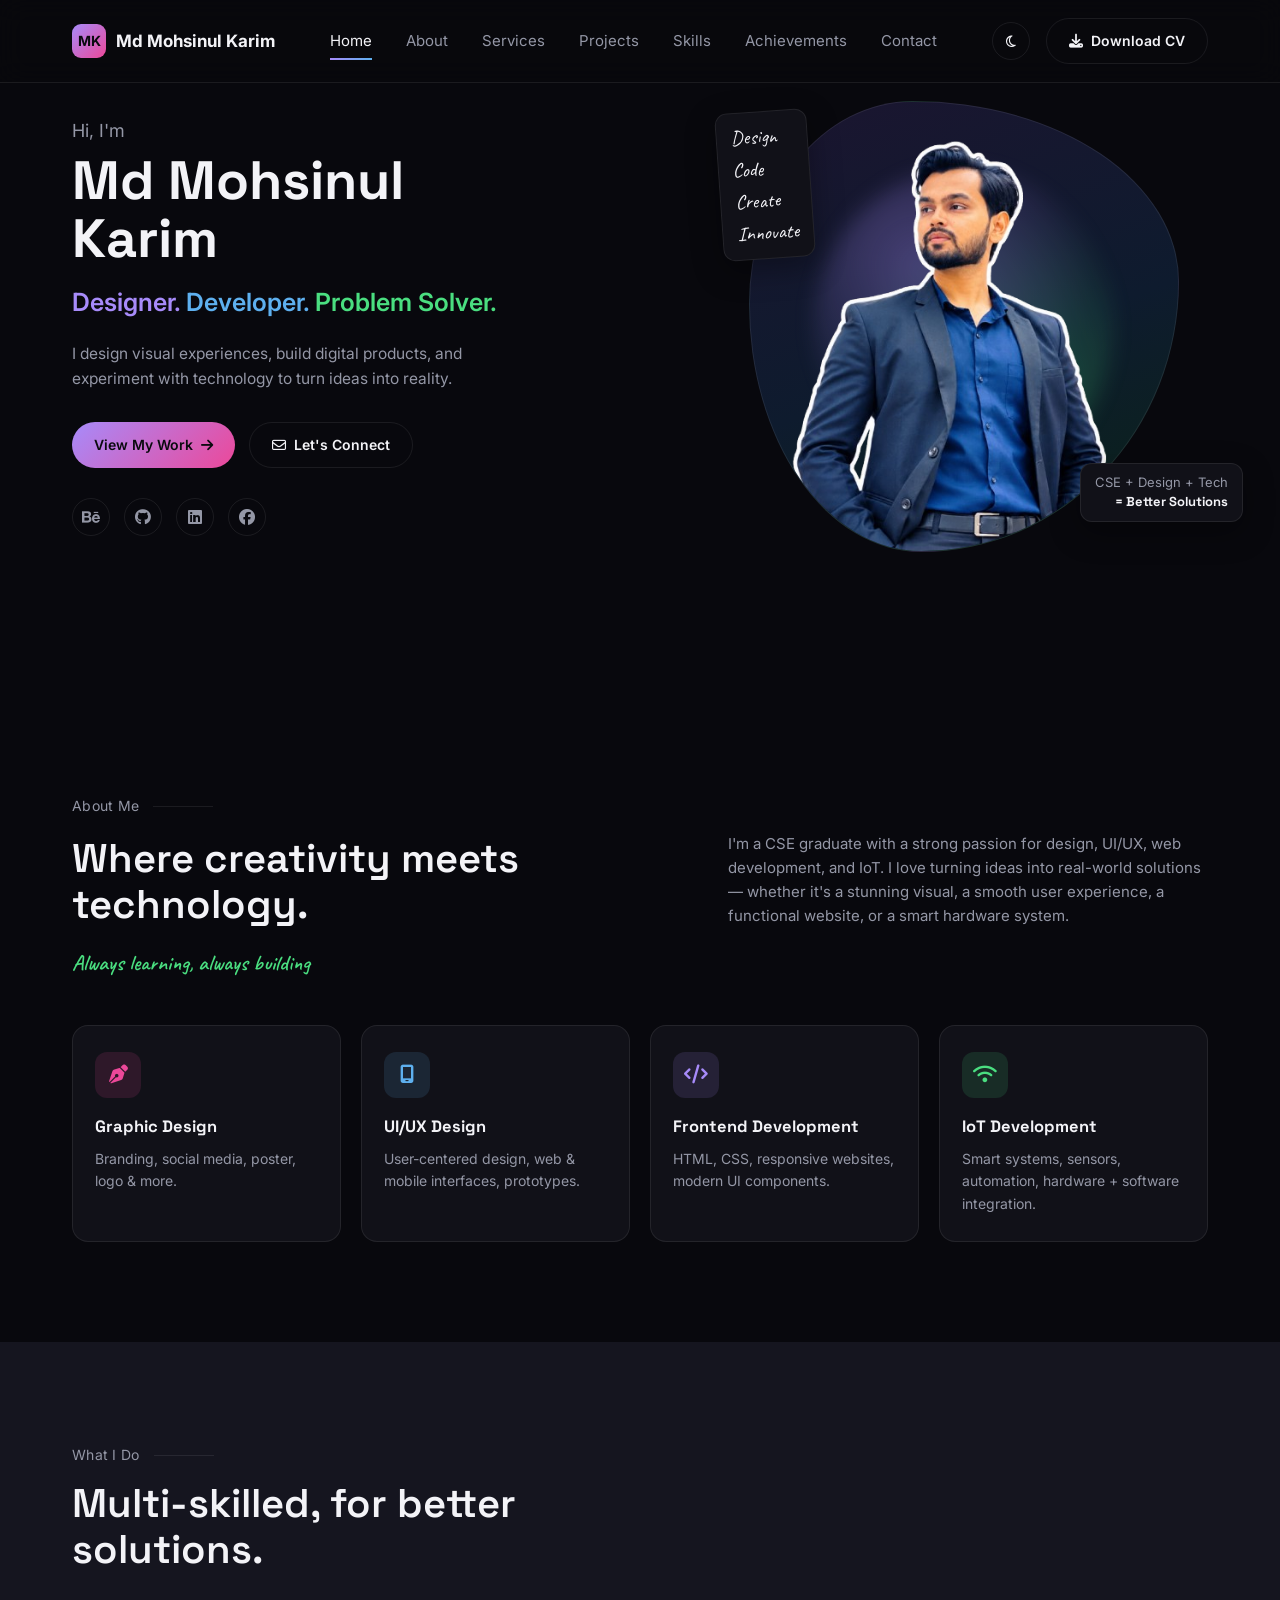
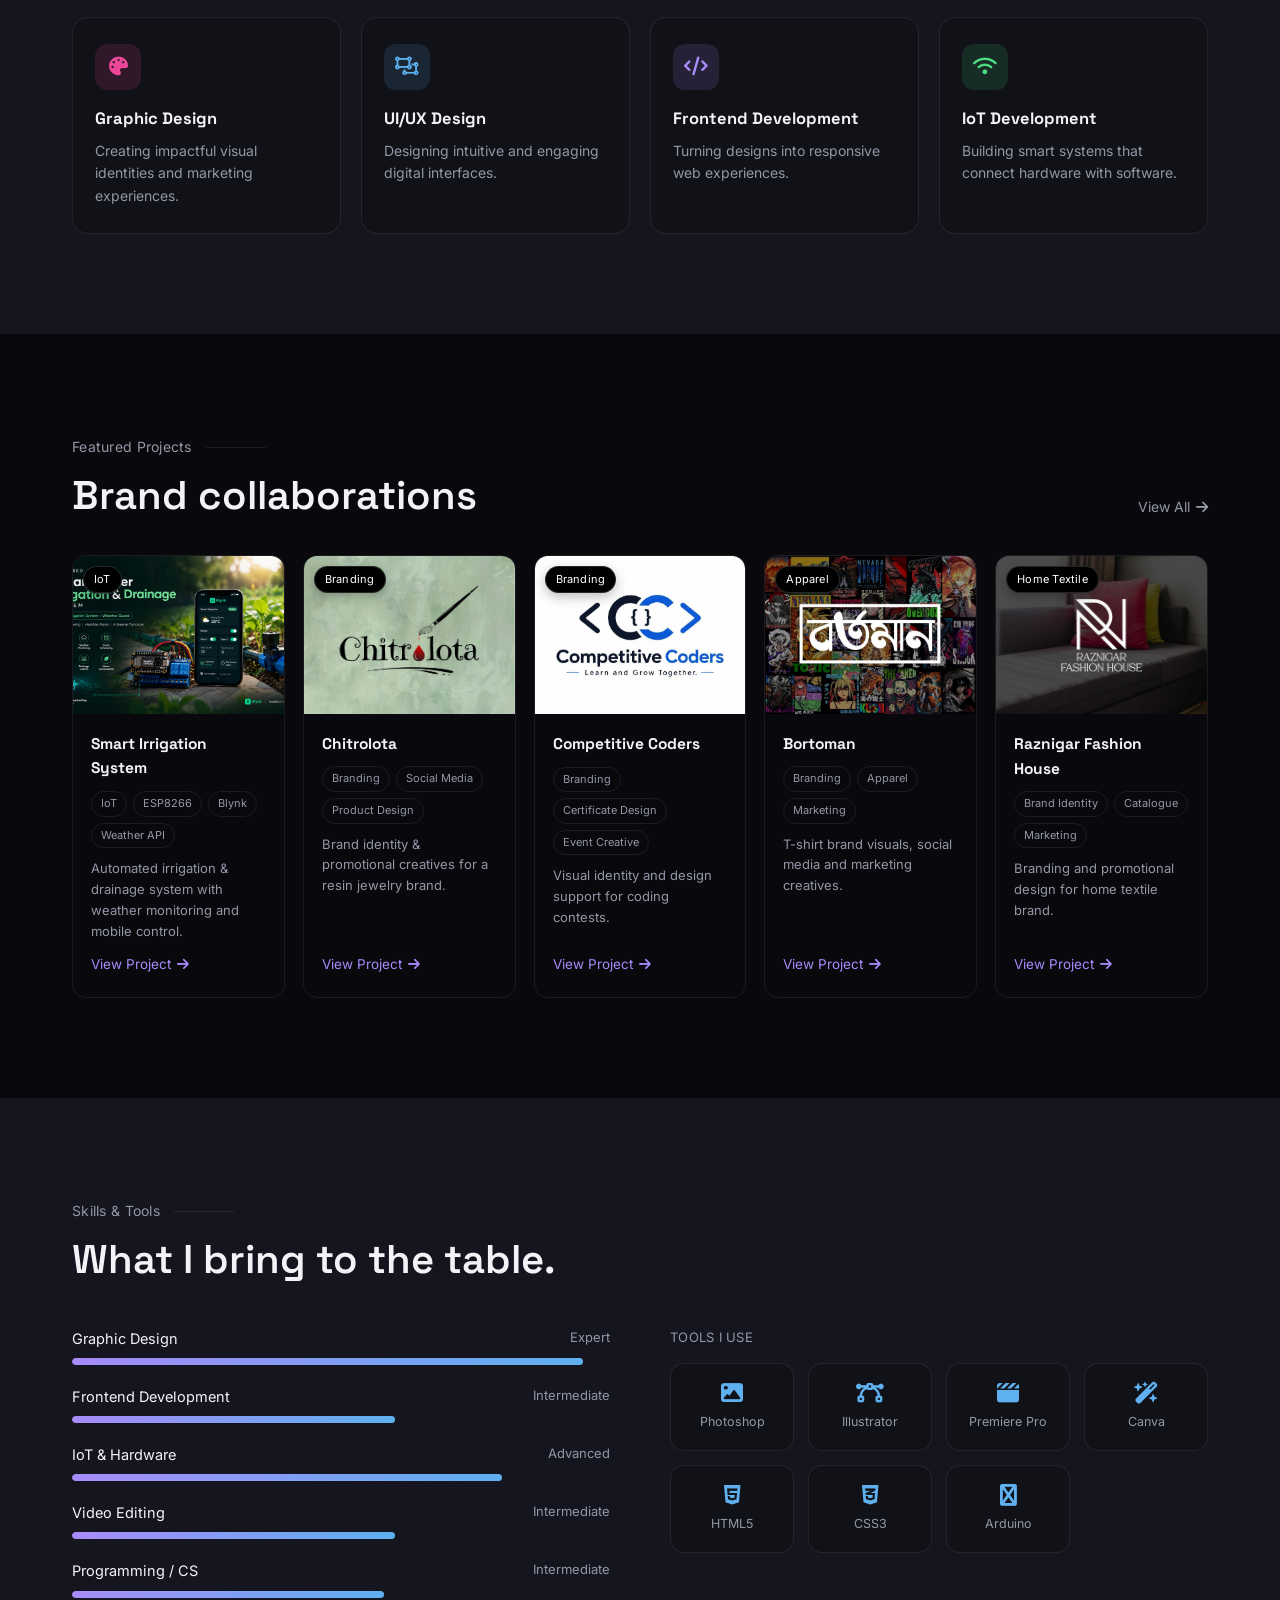
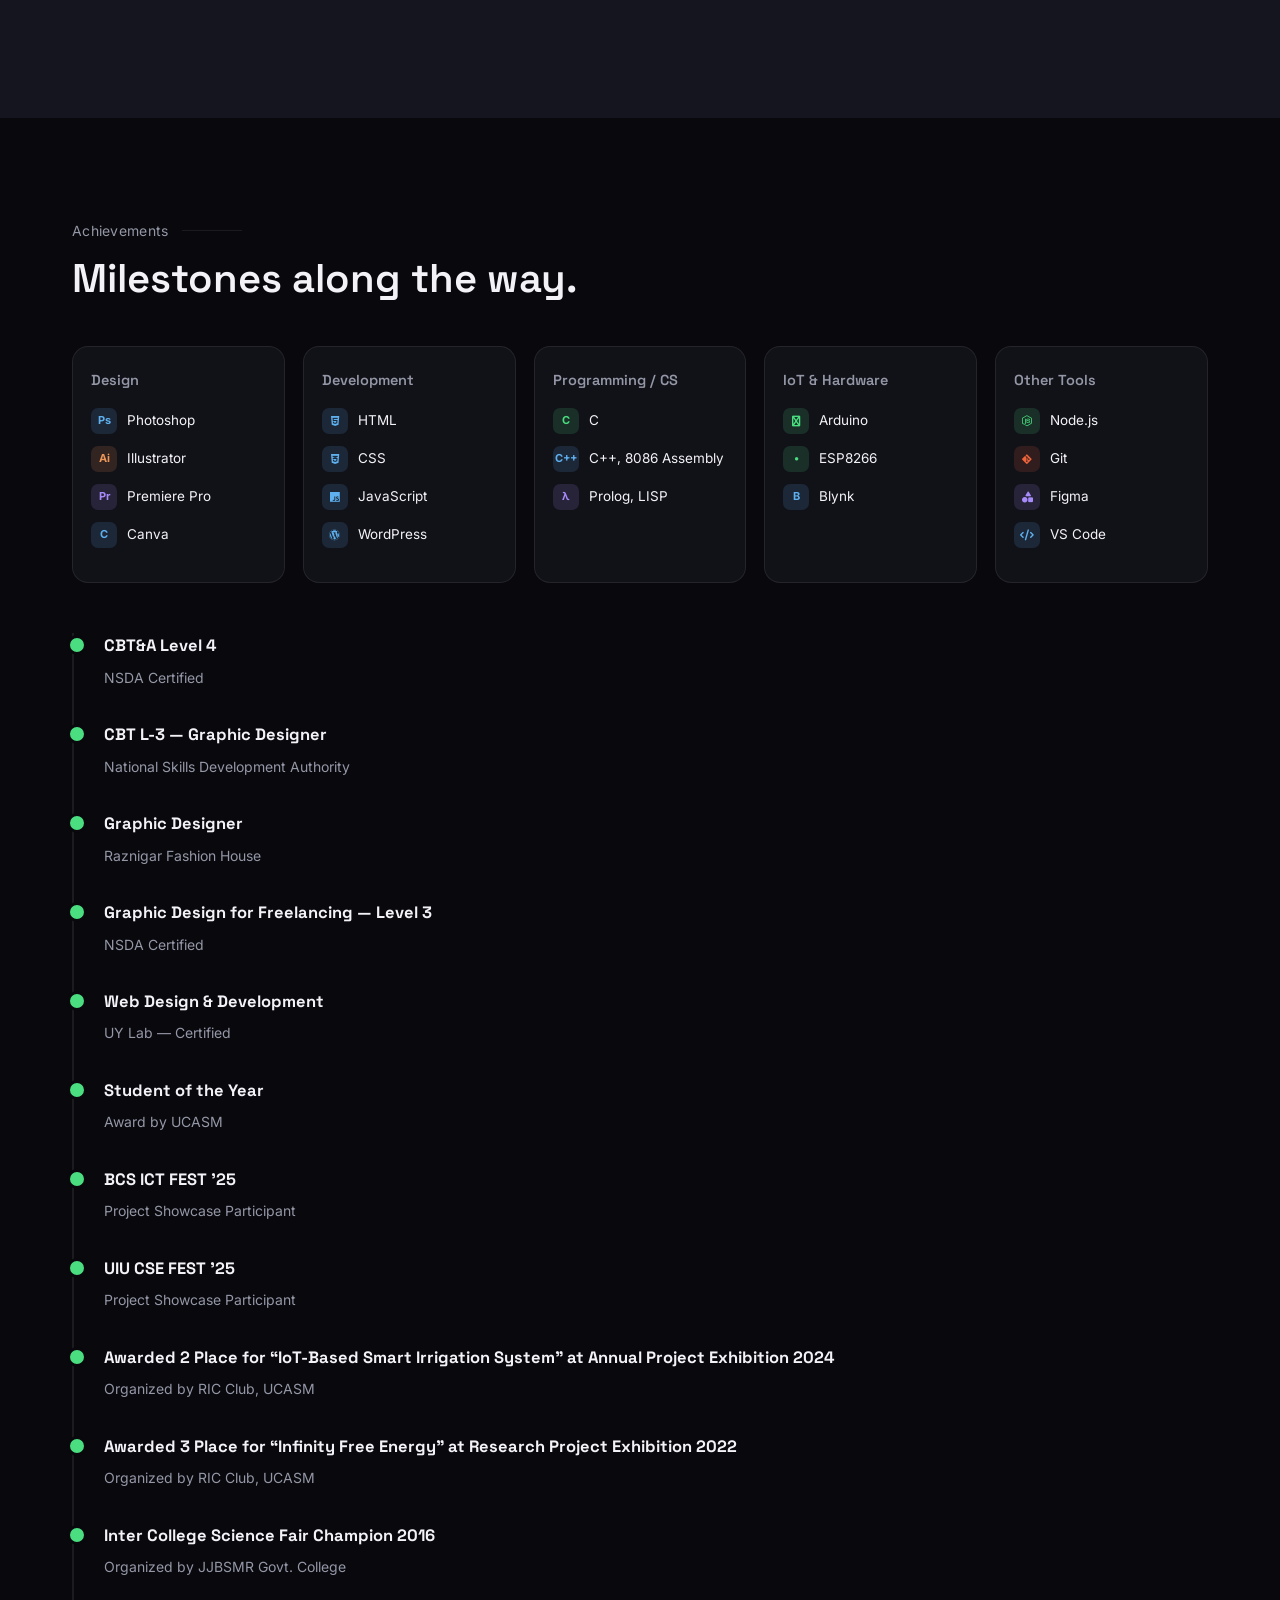
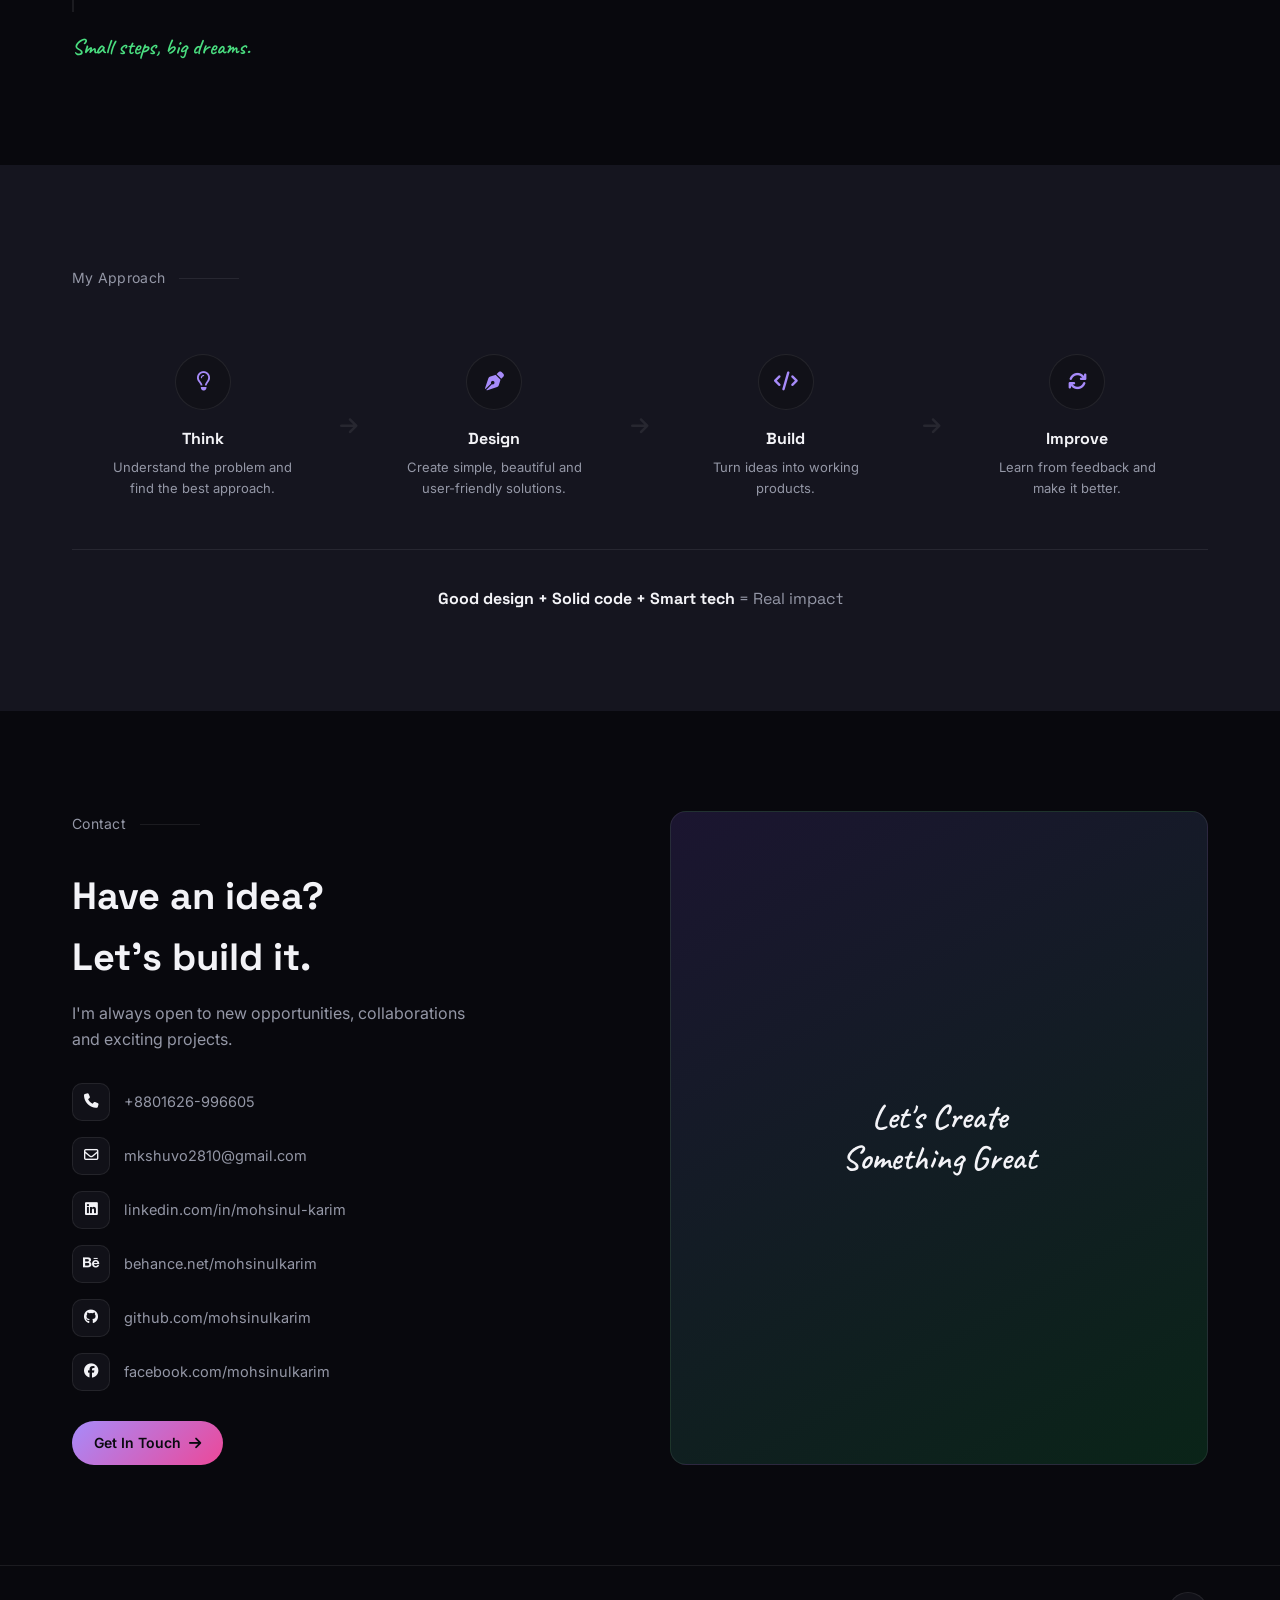
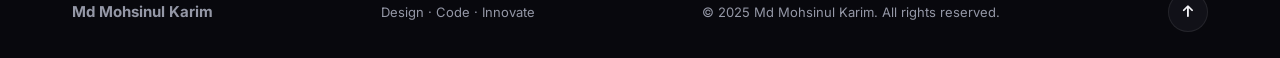
==== index.html @ de96866a "Update 1" ====
<!DOCTYPE html>
<html lang="en">
<head>
<meta charset="UTF-8">
<meta name="viewport" content="width=device-width, initial-scale=1.0">
<title>Md Mohsinul Karim — Designer. Developer. Problem Solver.</title>
<meta name="description" content="Md Mohsinul Karim is a CSE student, graphic designer, and aspiring software developer specializing in graphic design, branding, frontend development, and IoT projects.">

<meta name="author" content="Md Mohsinul Karim">

<meta name="keywords" content="Md Mohsinul Karim, graphic designer, CSE student, frontend developer, web developer, IoT, branding, portfolio">

<meta name="robots" content="index, follow">

<!-- Open Graph / Social Preview -->
<meta property="og:title" content="Md Mohsinul Karim — Designer. Developer. Problem Solver.">
<meta property="og:description" content="Explore the portfolio, creative work, web development projects, branding, and IoT projects of Md Mohsinul Karim.">
<meta property="og:type" content="website">

<!-- Twitter / X Preview -->
<meta name="twitter:card" content="summary_large_image">
<meta name="twitter:title" content="Md Mohsinul Karim — Designer. Developer. Problem Solver.">
<meta name="twitter:description" content="Graphic designer, CSE student, frontend developer, and IoT enthusiast. Explore my work and projects.">
<link rel="preconnect" href="https://fonts.googleapis.com">
<link href="https://fonts.googleapis.com/css2?family=Space+Grotesk:wght@400;500;600;700&family=Inter:wght@400;500;600&family=Caveat:wght@600;700&display=swap" rel="stylesheet">
<link rel="stylesheet" href="https://cdnjs.cloudflare.com/ajax/libs/font-awesome/6.5.1/css/all.min.css">
<link rel="stylesheet" href="style.css">
</head>
<body>

<div class="scrim" id="scrim"></div>
<div class="mobile-drawer" id="drawer">
  <button class="close-drawer" id="closeDrawer"><i class="fa-solid fa-xmark"></i></button>
  <a href="#home" class="active">Home</a>
  <a href="#about">About</a>
  <a href="#services">Services</a>
  <a href="#projects">Projects</a>
  <a href="#skills">Skills</a>
  <a href="#achievements">Achievements</a>
  <a href="#contact">Contact</a>
  <div class="drawer-socials">
    <a href="https://www.github.com/MdMohsinulKarim" target="_blank" aria-label="GitHub"><i class="fa-brands fa-github"></i></a>
    <a href="https://www.behance.net/mdmohsinulkarim" target="_blank" aria-label="Behance"><i class="fa-brands fa-behance"></i></a>
    <a href="https://www.linkedin.com/in/md-mohsinul-karim-d04m02/" target="_blank" aria-label="LinkedIn"><i class="fa-brands fa-linkedin"></i></a>
    <a href="https://www.facebook.com/mdmohsinul.karim.99" target="_blank" aria-label="Facebook"><i class="fa-brands fa-facebook"></i></a>
  </div>
</div>

<header>
  <nav>
    <a href="#home" class="logo"><span class="mark">MK</span> Md Mohsinul Karim</a>
    <ul class="nav-links">
      <li><a href="#home" class="active">Home</a></li>
      <li><a href="#about">About</a></li>
      <li><a href="#services">Services</a></li>
      <li><a href="#projects">Projects</a></li>
      <li><a href="#skills">Skills</a></li>
      <li><a href="#achievements">Achievements</a></li>
      <li><a href="#contact">Contact</a></li>
    </ul>
    <div class="nav-actions">
      <button class="icon-btn" id="themeToggle" aria-label="Toggle theme"><i class="fa-regular fa-moon"></i></button>
      <a href="CV.pdf" class="btn btn-outline" download><i class="fa-solid fa-download"></i> Download CV</a>
      <button class="hamburger" id="openDrawer" aria-label="Open menu"><i class="fa-solid fa-bars"></i></button>
    </div>
  </nav>
</header>

<!-- HERO -->
<section class="hero" id="home">
  <div class="wrap">
    <div>
      <p class="hi">Hi, I'm</p>
      <h1>Md Mohsinul<br>Karim</h1>
      <p class="role"><span>Designer.</span> <span>Developer.</span> <span>Problem Solver.</span></p>
      <p class="desc">I design visual experiences, build digital products, and experiment with technology to turn ideas into reality.</p>
      <div class="hero-btns">
        <a href="#projects" class="btn btn-grad">View My Work <i class="fa-solid fa-arrow-right"></i></a>
        <a href="#contact" class="btn btn-outline"><i class="fa-regular fa-envelope"></i> Let's Connect</a>
      </div>
      <div class="socials">
        <a href="https://www.behance.net/mdmohsinulkarim" aria-label="Behance"><i class="fa-brands fa-behance"></i></a>
        <a href="https://github.com/MdMohsinulKarim" aria-label="GitHub"><i class="fa-brands fa-github"></i></a>
        <a href="https://www.linkedin.com/in/md-mohsinul-karim-d04m02/" aria-label="LinkedIn"><i class="fa-brands fa-linkedin"></i></a>
        <a href="https://www.facebook.com/mdmohsinul.karim.99" aria-label="Facebook"><i class="fa-brands fa-facebook"></i></a>
      </div>
    </div>
    <div class="hero-visual">
      <div class="blob">
        <img src="assets/profile.png" alt="Md Mohsinul Karim">
      </div>
      <div class="float-tag t1">Design<br>Code<br>Create<br>Innovate</div>
      <div class="float-tag t2">CSE + Design + Tech<br><b>= Better Solutions</b></div>
    </div>
  </div>
</section>

<!-- ABOUT -->
<section id="about">
  <div class="wrap">
    <p class="eyebrow-num">About Me</p>
    <div class="about-top">
      <h2 class="section-title">Where creativity meets technology.</h2>
      <p>I'm a CSE graduate with a strong passion for design, UI/UX, web development, and IoT. I love turning ideas into real-world solutions — whether it's a stunning visual, a smooth user experience, a functional website, or a smart hardware system.</p>
    </div>
    <p class="hand hand-note">Always learning, always building</p>
    <div class="grid-4">
      <div class="card"><div class="ico c1"><i class="fa-solid fa-pen-nib"></i></div><h4>Graphic Design</h4><p>Branding, social media, poster, logo & more.</p></div>
      <div class="card"><div class="ico c2"><i class="fa-solid fa-mobile-screen"></i></div><h4>UI/UX Design</h4><p>User-centered design, web & mobile interfaces, prototypes.</p></div>
      <div class="card"><div class="ico c3"><i class="fa-solid fa-code"></i></div><h4>Frontend Development</h4><p>HTML, CSS, responsive websites, modern UI components.</p></div>
      <div class="card"><div class="ico c4"><i class="fa-solid fa-wifi"></i></div><h4>IoT Development</h4><p>Smart systems, sensors, automation, hardware + software integration.</p></div>
    </div>
  </div>
</section>

<!-- WHAT I DO -->
<section id="services" style="background:var(--panel-2);">
  <div class="wrap">
    <p class="eyebrow-num">What I Do</p>
    <h2 class="section-title">Multi-skilled, for better solutions.</h2>
    <div class="grid-4">
      <div class="card"><div class="ico c1"><i class="fa-solid fa-palette"></i></div><h4>Graphic Design</h4><p>Creating impactful visual identities and marketing experiences.</p></div>
      <div class="card"><div class="ico c2"><i class="fa-regular fa-object-ungroup"></i></div><h4>UI/UX Design</h4><p>Designing intuitive and engaging digital interfaces.</p></div>
      <div class="card"><div class="ico c3"><i class="fa-solid fa-code"></i></div><h4>Frontend Development</h4><p>Turning designs into responsive web experiences.</p></div>
      <div class="card"><div class="ico c4"><i class="fa-solid fa-wifi"></i></div><h4>IoT Development</h4><p>Building smart systems that connect hardware with software.</p></div>
    </div>
  </div>
</section>

<!-- PROJECTS -->
<section id="projects">
  <div class="wrap">
    <div class="sec-head-row">
      <div>
        <p class="eyebrow-num">Featured Projects</p>
        <h2 class="section-title">Brand collaborations</h2>
      </div>
      <a href="project.html" class="view-all">View All <i class="fa-solid fa-arrow-right"></i></a>
    </div>
    <div class="filters">
      <button class="filter-btn active" data-filter="all">All</button>
      <button class="filter-btn" data-filter="design">Design</button>
      <button class="filter-btn" data-filter="development">Development</button>
      <button class="filter-btn" data-filter="iot">IoT</button>
    </div>
    <div class="projects-grid">
      <div class="proj-card" data-cat="iot">
        <div class="proj-thumb p1"><span class="badge">IoT</span><img src="assets/projects/irrigation.jpg" alt="Smart Irrigation System"></div>
        <div class="proj-body">
          <h4>Smart Irrigation System</h4>
          <div class="tag-row"><span class="tag">IoT</span><span class="tag">ESP8266</span><span class="tag">Blynk</span><span class="tag">Weather API</span></div>
          <p>Automated irrigation & drainage system with weather monitoring and mobile control.</p>
          <a href="#" class="proj-link" target="_blank" rel="noopener noreferrer">View Project <i class="fa-solid fa-arrow-right"></i></a>
        </div>
      </div>
      <div class="proj-card" data-cat="design">
        <div class="proj-thumb p2"><span class="badge">Branding</span><img src="assets/projects/chitrolota.jpg" alt="Chitrolota"></div>
        <div class="proj-body">
          <h4>Chitrolota</h4>
          <div class="tag-row"><span class="tag">Branding</span><span class="tag">Social Media</span><span class="tag">Product Design</span></div>
          <p>Brand identity & promotional creatives for a resin jewelry brand.</p>
          <a href="https://www.behance.net/gallery/242230427/Chitrolota" class="proj-link" target="_blank" rel="noopener noreferrer">View Project <i class="fa-solid fa-arrow-right"></i></a>
        </div>
      </div>
      <div class="proj-card" data-cat="design">
        <div class="proj-thumb p3"><span class="badge">Branding</span><img src="assets/projects/competitive-coders.jpg" alt="Competitive Coders"></div>
        <div class="proj-body">
          <h4>Competitive Coders</h4>
          <div class="tag-row"><span class="tag">Branding</span><span class="tag">Certificate Design</span><span class="tag">Event Creative</span></div>
          <p>Visual identity and design support for coding contests.</p>
          <a href="#" class="proj-link" target="_blank" rel="noopener noreferrer">View Project <i class="fa-solid fa-arrow-right"></i></a>
        </div>
      </div>
      <div class="proj-card" data-cat="design">
        <div class="proj-thumb p4"><span class="badge">Apparel</span><img src="assets/projects/bortoman.jpg" alt="Bortoman"></div>
        <div class="proj-body">
          <h4>Bortoman</h4>
          <div class="tag-row"><span class="tag">Branding</span><span class="tag">Apparel</span><span class="tag">Marketing</span></div>
          <p>T-shirt brand visuals, social media and marketing creatives.</p>
          <a href="https://www.behance.net/gallery/241055859/Bortoman" class="proj-link" target="_blank" rel="noopener noreferrer">View Project <i class="fa-solid fa-arrow-right"></i></a>
        </div>
      </div>
      <div class="proj-card" data-cat="design">
        <div class="proj-thumb p5"><span class="badge">Home Textile</span><img src="assets/projects/raznigar.jpg" alt="Raznigar Fashion House"></div>
        <div class="proj-body">
          <h4>Raznigar Fashion House</h4>
          <div class="tag-row"><span class="tag">Brand Identity</span><span class="tag">Catalogue</span><span class="tag">Marketing</span></div>
          <p>Branding and promotional design for home textile brand.</p>
          <a href="https://www.behance.net/gallery/241000633/Raznigar-Fashion-House" class="proj-link" target="_blank" rel="noopener noreferrer">View Project <i class="fa-solid fa-arrow-right"></i></a>
        </div>
      </div>
    </div>
  </div>
</section>

<!-- SKILLS -->
<section id="skills" style="background:var(--panel-2);">
  <div class="wrap">
    <p class="eyebrow-num">Skills & Tools</p>
    <h2 class="section-title">What I bring to the table.</h2>
    <div class="skills-wrap">
      <div>
        <div class="skill-row"><div class="top"><span>Graphic Design</span><span class="lvl">Expert</span></div><div class="bar"><span style="width:95%"></span></div></div>
        <div class="skill-row"><div class="top"><span>Frontend Development</span><span class="lvl">Intermediate</span></div><div class="bar"><span style="width:60%"></span></div></div>
        <div class="skill-row"><div class="top"><span>IoT & Hardware</span><span class="lvl">Advanced</span></div><div class="bar"><span style="width:80%"></span></div></div>
        <div class="skill-row"><div class="top"><span>Video Editing</span><span class="lvl">Intermediate</span></div><div class="bar"><span style="width:60%"></span></div></div>
        <div class="skill-row"><div class="top"><span>Programming / CS</span><span class="lvl">Intermediate</span></div><div class="bar"><span style="width:58%"></span></div></div>
      </div>
      <div>
        <p class="tools-label">TOOLS I USE</p>
        <div class="tools-grid">
          <div class="tool"><i class="fa-solid fa-image"></i><span>Photoshop</span></div>
          <div class="tool"><i class="fa-solid fa-bezier-curve"></i><span>Illustrator</span></div>
          <div class="tool"><i class="fa-solid fa-clapperboard"></i><span>Premiere Pro</span></div>
          <div class="tool"><i class="fa-solid fa-wand-magic-sparkles"></i><span>Canva</span></div>
          <div class="tool"><i class="fa-brands fa-html5"></i><span>HTML5</span></div>
          <div class="tool"><i class="fa-brands fa-css3-alt"></i><span>CSS3</span></div>
          <div class="tool"><i class="fa-brands fa-microchip"></i><span>Arduino</span></div>
        </div>
      </div>
    </div>
  </div>
</section>

<!-- ACHIEVEMENTS -->
<section id="achievements">
  <div class="wrap">
    <p class="eyebrow-num">Achievements</p>
    <h2 class="section-title">Milestones along the way.</h2>
    <div class="ach-grid">
      <div class="ach-card">
        <h4>Design</h4>
        <div class="ach-item"><span class="sq" style="background:rgba(94,176,239,.15);color:#5eb0ef;">Ps</span> Photoshop</div>
        <div class="ach-item"><span class="sq" style="background:rgba(237,150,88,.15);color:#ed9658;">Ai</span> Illustrator</div>
        <div class="ach-item"><span class="sq" style="background:rgba(167,139,250,.15);color:#a78bfa;">Pr</span> Premiere Pro</div>
        <div class="ach-item"><span class="sq" style="background:rgba(94,176,239,.15);color:#5eb0ef;">C</span> Canva</div>
      </div>
      <div class="ach-card">
        <h4>Development</h4>
        <div class="ach-item"><span class="sq" style="background:rgba(94,176,239,.15);color:#5eb0ef;"><i class="fa-brands fa-html5"></i></span> HTML</div>
        <div class="ach-item"><span class="sq" style="background:rgba(94,176,239,.15);color:#5eb0ef;"><i class="fa-brands fa-css3-alt"></i></span> CSS</div>
        <div class="ach-item"><span class="sq" style="background:rgba(94,176,239,.15);color:#5eb0ef;"><i class="fa-brands fa-js"></i></span> JavaScript</div>
        <div class="ach-item"><span class="sq" style="background:rgba(94,176,239,.15);color:#5eb0ef;"><i class="fa-brands fa-wordpress"></i></span> WordPress</div>
      </div>
      <div class="ach-card">
        <h4>Programming / CS</h4>
        <div class="ach-item"><span class="sq" style="background:rgba(74,222,128,.15);color:#4ade80;">C</span> C</div>
        <div class="ach-item"><span class="sq" style="background:rgba(94,176,239,.15);color:#5eb0ef;">C++</span> C++, 8086 Assembly</div>
        <div class="ach-item"><span class="sq" style="background:rgba(167,139,250,.15);color:#a78bfa;">λ</span> Prolog, LISP</div>
      </div>
      <div class="ach-card">
        <h4>IoT & Hardware</h4>
        <div class="ach-item"><span class="sq" style="background:rgba(74,222,128,.15);color:#4ade80;"><i class="fa-brands fa-microchip"></i></span> Arduino</div>
        <div class="ach-item"><span class="sq" style="background:rgba(74,222,128,.15);color:#4ade80;">•</span> ESP8266</div>
        <div class="ach-item"><span class="sq" style="background:rgba(94,176,239,.15);color:#5eb0ef;">B</span> Blynk</div>
      </div>
      <div class="ach-card">
        <h4>Other Tools</h4>
        <div class="ach-item"><span class="sq" style="background:rgba(74,222,128,.15);color:#4ade80;"><i class="fa-brands fa-node-js"></i></span> Node.js</div>
        <div class="ach-item"><span class="sq" style="background:rgba(237,99,58,.15);color:#ed633a;"><i class="fa-brands fa-git-alt"></i></span> Git</div>
        <div class="ach-item"><span class="sq" style="background:rgba(167,139,250,.15);color:#a78bfa;"><i class="fa-solid fa-shapes"></i></span> Figma</div>
        <div class="ach-item"><span class="sq" style="background:rgba(94,176,239,.15);color:#5eb0ef;"><i class="fa-solid fa-code"></i></span> VS Code</div>
      </div>
    </div>

    <div class="timeline">
      <div class="timeline-item"><h4>CBT&A Level 4</h4><span>NSDA Certified</span></div>
      <div class="timeline-item"><h4>CBT L-3 — Graphic Designer</h4><span>National Skills Development Authority</span></div>
      <div class="timeline-item"><h4>Graphic Designer</h4><span>Raznigar Fashion House</span></div>
      <div class="timeline-item"><h4>Graphic Design for Freelancing — Level 3</h4><span>NSDA Certified</span></div>
      <div class="timeline-item"><h4>Web Design & Development</h4><span>UY Lab — Certified</span></div>
      <div class="timeline-item"><h4>Student of the Year</h4><span>Award by UCASM</span></div>
      <div class="timeline-item"><h4>BCS ICT FEST '25</h4><span>Project Showcase Participant</span></div>
      <div class="timeline-item"><h4>UIU CSE FEST '25</h4><span>Project Showcase Participant</span></div>
      <div class="timeline-item"><h4>Awarded 2 Place for “IoT-Based Smart Irrigation System” at Annual Project
Exhibition 2024</h4><span>Organized by RIC Club, UCASM</span></div>
      <div class="timeline-item"><h4>Awarded 3 Place for “Infinity Free Energy” at Research Project
Exhibition 2022</h4><span>Organized by RIC Club, UCASM</span></div>
      <div class="timeline-item"><h4>Inter College Science Fair Champion 2016</h4><span>Organized by JJBSMR Govt. College</span></div>
    </div>
    <p class="hand hand-note">Small steps, big dreams.</p>
  </div>
</section>

<!-- APPROACH -->
<section style="background:var(--panel-2);">
  <div class="wrap">
    <p class="eyebrow-num">My Approach</p>
    <div class="approach-row">
      <div class="ap-step"><div class="circle"><i class="fa-regular fa-lightbulb"></i></div><h4>Think</h4><p>Understand the problem and find the best approach.</p></div>
      <i class="fa-solid fa-arrow-right ap-arrow"></i>
      <div class="ap-step"><div class="circle"><i class="fa-solid fa-pen-nib"></i></div><h4>Design</h4><p>Create simple, beautiful and user-friendly solutions.</p></div>
      <i class="fa-solid fa-arrow-right ap-arrow"></i>
      <div class="ap-step"><div class="circle"><i class="fa-solid fa-code"></i></div><h4>Build</h4><p>Turn ideas into working products.</p></div>
      <i class="fa-solid fa-arrow-right ap-arrow"></i>
      <div class="ap-step"><div class="circle"><i class="fa-solid fa-arrows-rotate"></i></div><h4>Improve</h4><p>Learn from feedback and make it better.</p></div>
    </div>
    <p class="approach-foot"><b>Good design + Solid code + Smart tech</b> = Real impact</p>
  </div>
</section>

<!-- CONTACT -->
<section id="contact">
  <div class="wrap contact-wrap">
    <div>
      <p class="eyebrow-num">Contact</p>
      <h2>Have an idea?<br>Let's build it.</h2>
      <p>I'm always open to new opportunities, collaborations and exciting projects.</p>
      <div class="contact-list">
        <a href="tel:+8801626996605"><i class="fa-solid fa-phone"></i> +8801626-996605</a>
        <a href="mailto:mkshuvo2810@gmail.com"><i class="fa-regular fa-envelope"></i> mkshuvo2810@gmail.com</a>
        <a href="https://www.linkedin.com/in/md-mohsinul-karim-d04m02/" target="_blank"><i class="fa-brands fa-linkedin"></i> linkedin.com/in/mohsinul-karim</a>
        <a href="https://www.behance.net/mdmohsinulkarim" target="_blank"><i class="fa-brands fa-behance"></i> behance.net/mohsinulkarim</a>
        <a href="https://github.com/MdMohsinulKarim" target="_blank"><i class="fa-brands fa-github"></i> github.com/mohsinulkarim</a>
        <a href="https://www.facebook.com/mdmohsinul.karim.99" target="_blank"><i class="fa-brands fa-facebook"></i> facebook.com/mohsinulkarim</a>
      </div>
      <a href="mailto:mohsinulkarim.dev@gmail.com" class="btn btn-grad">Get In Touch <i class="fa-solid fa-arrow-right"></i></a>
    </div>
    <div class="contact-visual">
      <span class="hand">Let's Create<br>Something Great</span>
    </div>
  </div>
</section>

<footer>
  <div class="wrap">
    <a href="#home" class="logo">Md Mohsinul Karim</a>
    <span>Design · Code · Innovate</span>
    <span>© 2025 Md Mohsinul Karim. All rights reserved.</span>
    <button class="back-top" id="backTop" aria-label="Back to top"><i class="fa-solid fa-arrow-up"></i></button>
  </div>
</footer>

<script src="script.js"></script>
</body>
</html>
---- style.css ----
:root{
  --bg:#08080d;
  --panel:#111118;
  --panel-2:#15151f;
  --line:rgba(255,255,255,.08);
  --text:#f3f3f7;
  --muted:#9497a6;
  --purple:#a78bfa;
  --blue:#5eb0ef;
  --green:#4ade80;
  --pink:#ec4899;
  --grad: linear-gradient(90deg,#a78bfa,#5eb0ef);
  --grad2: linear-gradient(135deg,#a78bfa,#ec4899);
  --radius:16px;
}
*{margin:0;padding:0;box-sizing:border-box;}
html{scroll-behavior:smooth;}
body{
  background:var(--bg);
  color:var(--text);
  font-family:'Inter',sans-serif;
  line-height:1.6;
  overflow-x:hidden;
}
body.light{
  --bg:#f5f5f7;
  --panel:#ffffff;
  --panel-2:#f0f0f4;
  --line:rgba(0,0,0,.08);
  --text:#121218;
  --muted:#5b5d6b;
}
h1,h2,h3,h4{font-family:'Space Grotesk',sans-serif;}
.hand{font-family:'Caveat',cursive; font-weight:600;}
a{color:inherit;text-decoration:none;}
img{max-width:100%;display:block;}
.wrap{max-width:1200px;margin:0 auto;padding:0 32px;}
section{padding:100px 0;}
.eyebrow-num{
  display:inline-flex;align-items:center;gap:14px;
  color:var(--muted);font-size:14px;letter-spacing:.02em;margin-bottom:14px;
}
.eyebrow-num::after{content:"";flex:1;height:1px;background:var(--line);width:60px;}
.section-title{font-size:clamp(28px,4vw,40px);font-weight:600;line-height:1.15;max-width:600px;}

/* ---------- NAV ---------- */
header{
  position:fixed;
  top:0;
  left:0;
  width:100%;
  z-index:1000;
  background:rgba(8,8,13,.75);
  backdrop-filter:blur(14px);
  border-bottom:1px solid var(--line);
}
body.light header{background:rgba(245,245,247,.8);}
nav{
  display:flex;align-items:center;justify-content:space-between;
  max-width:1200px;margin:0 auto;padding:18px 32px;
}
.logo{display:flex;align-items:center;gap:10px;font-weight:700;font-size:17px;}
.logo .mark{
  width:34px;height:34px;border-radius:9px;background:var(--grad2);
  display:flex;align-items:center;justify-content:center;color:#0a0a0f;font-weight:700;font-size:14px;
}
.nav-links{display:flex;gap:34px;list-style:none;}
.nav-links a{font-size:15px;color:var(--muted);position:relative;padding-bottom:4px;transition:color .2s;}
.nav-links a:hover, .nav-links a.active{color:var(--text);}
.nav-links a.active::after{content:"";position:absolute;left:0;right:0;bottom:-6px;height:2px;background:var(--grad);}
.nav-actions{display:flex;align-items:center;gap:16px;}
.icon-btn{
  width:38px;height:38px;border-radius:50%;border:1px solid var(--line);
  display:flex;align-items:center;justify-content:center;background:transparent;color:var(--text);
  cursor:pointer;transition:border-color .2s;
}
.icon-btn:hover{border-color:var(--purple);}
.btn{
  display:inline-flex;align-items:center;gap:8px;
  padding:11px 22px;border-radius:999px;font-size:14px;font-weight:600;
  border:1px solid var(--line);cursor:pointer;transition:transform .2s, border-color .2s;
  white-space:nowrap;
}
.btn:hover{transform:translateY(-2px);}
.btn-grad{background:var(--grad2);color:#0a0a0f;border:none;}
.btn-outline{background:transparent;color:var(--text);}
.btn-outline:hover{border-color:var(--purple);}
.hamburger{display:none;background:none;border:none;color:var(--text);font-size:22px;cursor:pointer;}

.mobile-drawer{
  position:fixed;top:0;right:-100%;width:78%;max-width:320px;height:100vh;z-index:200;
  background:var(--panel);border-left:1px solid var(--line);
  padding:28px 26px;transition:right .35s ease;
  display:flex;flex-direction:column;gap:26px;
}
.mobile-drawer.open{right:0;}
.mobile-drawer .close-drawer{align-self:flex-end;background:none;border:none;color:var(--text);font-size:22px;cursor:pointer;}
.mobile-drawer a{font-size:19px;color:var(--muted);font-family:'Space Grotesk',sans-serif;}
.mobile-drawer a.active{color:var(--purple);}
.drawer-socials{display:flex;gap:16px;margin-top:auto;}
.scrim{position:fixed;inset:0;background:rgba(0,0,0,.5);z-index:150;opacity:0;pointer-events:none;transition:opacity .3s;}
.scrim.show{opacity:1;pointer-events:auto;}

/* ---------- HERO ---------- */
.hero{padding:70px 0 110px;}
.hero .wrap{display:grid;grid-template-columns:1.1fr .9fr;gap:50px;align-items:center;}
.hi{color:var(--muted);font-size:18px;margin-bottom:6px;}
.hero h1{font-size:clamp(36px,5vw,54px);font-weight:700;line-height:1.08;margin-bottom:14px;}
.hero .role{font-size:clamp(19px,2.4vw,25px);font-weight:600;margin-bottom:20px;}
.hero .role span:nth-child(1){color:var(--purple);}
.hero .role span:nth-child(2){color:var(--blue);}
.hero .role span:nth-child(3){color:var(--green);}
.hero p.desc{color:var(--muted);max-width:440px;margin-bottom:30px;font-size:15.5px;}
.hero-btns{display:flex;gap:14px;margin-bottom:30px;flex-wrap:wrap;}
.socials{display:flex;gap:14px;}
.socials a{
  width:38px;height:38px;border-radius:50%;border:1px solid var(--line);
  display:flex;align-items:center;justify-content:center;color:var(--muted);
  transition:.2s;
}
.socials a:hover{color:var(--text);border-color:var(--purple);transform:translateY(-3px);}

.hero-visual{position:relative;aspect-ratio:1/1.05;}
.blob{
  position:absolute;inset:6%;border-radius:38% 62% 60% 40%/45% 40% 60% 55%;
  background:linear-gradient(160deg,#1b1530,#0e1b2e 55%,#0a2418);
  border:1px solid var(--line);
  display:flex;align-items:center;justify-content:center;
  overflow:hidden;
}
.blob::before{
  content:"";position:absolute;width:70%;height:70%;border-radius:50%;
  background:radial-gradient(circle at 35% 30%, rgba(167,139,250,.35), transparent 60%),
             radial-gradient(circle at 70% 70%, rgba(74,222,128,.25), transparent 60%);
  filter:blur(10px);
}
.blob img{
  width:100%;
  height:100%;
  object-fit:contain;
  object-position:center bottom;
  position:relative;
  z-index:1;
}
.float-tag{
  position:absolute;background:var(--panel);border:1px solid var(--line);
  padding:9px 14px;border-radius:12px;font-size:13px;color:var(--muted);
  box-shadow:0 10px 30px rgba(0,0,0,.35);
}
.float-tag.t1{top:6%;left:-4%;font-family:'Caveat',cursive;font-size:20px;color:var(--text);transform:rotate(-4deg);}
.float-tag.t2{bottom:10%;right:-6%;text-align:right;line-height:1.5;}
.float-tag.t2 b{color:var(--text);display:block;font-family:'Space Grotesk',sans-serif;}

/* ---------- CARDS GRID ---------- */
.grid-4{display:grid;grid-template-columns:repeat(4,1fr);gap:20px;margin-top:44px;}
.grid-3{display:grid;grid-template-columns:repeat(3,1fr);gap:20px;}
.card{
  background:var(--panel);border:1px solid var(--line);border-radius:var(--radius);
  padding:26px 22px;transition:transform .25s, border-color .25s;
}
.card:hover{transform:translateY(-5px);border-color:rgba(167,139,250,.4);}
.card .ico{
  width:46px;height:46px;border-radius:12px;display:flex;align-items:center;justify-content:center;
  font-size:19px;margin-bottom:16px;
}
.ico.c1{background:rgba(236,72,153,.13);color:var(--pink);}
.ico.c2{background:rgba(94,176,239,.13);color:var(--blue);}
.ico.c3{background:rgba(167,139,250,.13);color:var(--purple);}
.ico.c4{background:rgba(74,222,128,.13);color:var(--green);}
.card h4{font-size:16.5px;margin-bottom:8px;}
.card p{color:var(--muted);font-size:14px;}

.about-top{display:flex;justify-content:space-between;gap:40px;align-items:flex-end;flex-wrap:wrap;}
.about-top p{color:var(--muted);max-width:480px;font-size:15px;}
.hand-note{color:var(--green);font-size:22px;margin-top:18px;}

/* ---------- PROJECTS ---------- */
.sec-head-row{display:flex;justify-content:space-between;align-items:flex-end;flex-wrap:wrap;gap:16px;}
.view-all{color:var(--muted);font-size:14px;display:flex;align-items:center;gap:6px;}
.filters{display:none;gap:10px;margin:26px 0 6px;flex-wrap:wrap;}
.project-count{
  margin:14px 0 22px;
  color:var(--muted);
  font-size:13px;
}
.filter-btn{
  padding:8px 18px;border-radius:999px;border:1px solid var(--line);background:transparent;
  color:var(--muted);font-size:13.5px;cursor:pointer;transition:.2s;
}
.filter-btn.active{background:var(--grad);color:#0a0a0f;border-color:transparent;font-weight:600;}
.projects-grid{display:grid;grid-template-columns:repeat(5,1fr);gap:18px;margin-top:36px;}
.proj-card{
  border:1px solid var(--line);
  border-radius:14px;
  overflow:hidden;
  transition:.25s;
  display:flex;
  flex-direction:column;
}
.proj-card:hover{transform:translateY(-6px);border-color:rgba(167,139,250,.4);}
.proj-thumb{
  aspect-ratio:4/3;display:flex;align-items:center;justify-content:center;position:relative;
}
.proj-thumb img{
  width:100%;
  height:100%;
  object-fit:cover;
  display:block;
}
.proj-thumb .badge{
  position:absolute;top:10px;left:10px;background:rgba(0,0,0,.55);backdrop-filter:blur(4px);
  padding:4px 10px;border-radius:999px;font-size:11px;letter-spacing:.02em;
}
.p1{background:linear-gradient(135deg,#14342b,#0c1f2f);}
.p2{background:linear-gradient(135deg,#3a2a1c,#241a2f);}
.p3{background:linear-gradient(135deg,#1c1c3a,#101024);}
.p4{background:linear-gradient(135deg,#241826,#171225);}
.p5{background:linear-gradient(135deg,#2a2018,#1a140f);}
.proj-body{
  padding:18px 18px 22px;
  display:flex;
  flex-direction:column;
  flex:1;
}
.proj-body h4{font-size:15.5px;margin-bottom:10px;}
.tag-row{display:flex;flex-wrap:wrap;gap:6px;margin-bottom:10px;}
.tag{font-size:11px;color:var(--muted);border:1px solid var(--line);padding:3px 9px;border-radius:999px;}
.proj-body p{font-size:13px;color:var(--muted);margin-bottom:12px;}
.proj-link{
  font-size:13.5px;
  color:var(--purple);
  display:flex;
  align-items:center;
  gap:6px;
  margin-top:auto;
}

/* ---------- SKILLS ---------- */
.skills-wrap{display:grid;grid-template-columns:1fr 1fr;gap:60px;margin-top:44px;}
.skill-row{margin-bottom:20px;}
.skill-row .top{display:flex;justify-content:space-between;font-size:14.5px;margin-bottom:8px;}
.skill-row .lvl{color:var(--muted);font-size:13px;}
.bar{height:7px;border-radius:99px;background:var(--panel-2);overflow:hidden;}
.bar span{display:block;height:100%;border-radius:99px;background:var(--grad);}
.tools-grid{display:grid;grid-template-columns:repeat(4,1fr);gap:14px;}
.tool{
  background:var(--panel);border:1px solid var(--line);border-radius:14px;padding:18px 10px;
  text-align:center;transition:.25s;
}
.tool:hover{transform:translateY(-4px);border-color:rgba(167,139,250,.4);}
.tool i{font-size:22px;margin-bottom:8px;color:var(--blue);}
.tool span{display:block;font-size:12.5px;color:var(--muted);}
.tools-label{font-size:13px;letter-spacing:.02em;color:var(--muted);margin-bottom:16px;}

/* ---------- ACHIEVEMENTS ---------- */
.ach-grid{display:grid;grid-template-columns:repeat(5,1fr);gap:18px;margin-top:44px;}
.ach-card{background:var(--panel);border:1px solid var(--line);border-radius:var(--radius);padding:22px 18px;}
.ach-card h4{font-size:14.5px;margin-bottom:16px;color:var(--muted);font-weight:600;}
.ach-item{display:flex;align-items:center;gap:10px;margin-bottom:12px;font-size:13.5px;}
.ach-item .sq{width:26px;height:26px;border-radius:7px;display:flex;align-items:center;justify-content:center;font-size:11px;font-weight:700;flex-shrink:0;}
.timeline{margin-top:50px;position:relative;padding-left:30px;border-left:2px solid var(--line);}
.timeline-item{position:relative;padding-bottom:32px;}
.timeline-item::before{
  content:"";position:absolute;left:-37px;top:2px;width:14px;height:14px;border-radius:50%;
  background:var(--green);border:3px solid var(--bg);
}
.timeline-item h4{
  font-size:16.5px;
  margin-bottom:5px;
}

.timeline-item span{
  color:var(--muted);
  font-size:14px;
}

/* ---------- APPROACH ---------- */
.approach-row{display:flex;align-items:center;gap:0;margin-top:50px;flex-wrap:wrap;}
.ap-step{flex:1;min-width:180px;text-align:center;padding:0 10px;}
.ap-step .circle{
  width:56px;height:56px;border-radius:50%;border:1px solid var(--line);background:var(--panel);
  display:flex;align-items:center;justify-content:center;font-size:19px;margin:0 auto 16px;color:var(--purple);
}
.ap-step h4{font-size:16px;margin-bottom:6px;}
.ap-step p{font-size:13px;color:var(--muted);max-width:180px;margin:0 auto;}
.ap-arrow{color:var(--line);font-size:20px;margin:0 6px;}
.approach-foot{
  text-align:center;margin-top:50px;padding-top:36px;border-top:1px solid var(--line);
  font-family:'Space Grotesk',sans-serif;font-size:16px;color:var(--muted);
}
.approach-foot b{color:var(--text);}

/* ---------- CONTACT ---------- */
.contact-wrap{display:grid;grid-template-columns:1fr 1fr;gap:60px;align-items:center;}
.contact-wrap h2{font-size:clamp(28px,4vw,38px);margin-bottom:14px;}
.contact-wrap p{color:var(--muted);max-width:420px;margin-bottom:30px;}
.contact-list{display:flex;flex-direction:column;gap:16px;margin-bottom:30px;}
.contact-list a{display:flex;align-items:center;gap:14px;font-size:14.5px;color:var(--muted);}
.contact-list a i{
  width:38px;height:38px;border-radius:10px;background:var(--panel);border:1px solid var(--line);
  display:flex;align-items:center;justify-content:center;color:var(--text);flex-shrink:0;
}
.contact-visual{
  height:100%;min-height:280px;border-radius:var(--radius);
  background:linear-gradient(150deg,#1b1530,#0a2418);border:1px solid var(--line);
  display:flex;align-items:center;justify-content:center;
}
.contact-visual span{font-family:'Caveat',cursive;font-size:34px;color:var(--text);text-align:center;line-height:1.2;}

/* ---------- FOOTER ---------- */
footer{border-top:1px solid var(--line);padding:26px 0;}
footer .wrap{display:flex;justify-content:space-between;align-items:center;flex-wrap:wrap;gap:10px;color:var(--muted);font-size:13px;}
footer .logo{font-size:15px;}
.back-top{
  width:40px;height:40px;border-radius:50%;border:1px solid var(--line);background:var(--panel);
  display:flex;align-items:center;justify-content:center;color:var(--text);cursor:pointer;
}

html,body{
  max-width:100%;
  overflow-x:hidden;
}

@media (max-width:968px){
  .nav-links, .btn.btn-outline#connectBtn{display:none;}
  .hamburger{display:block;}
  section{padding:70px 0;}
  .hero .wrap{grid-template-columns:1fr;}
  .hero-visual{
    width:100%;
    max-width:300px;
    aspect-ratio:1/1.05;
    margin:0 auto 30px;
    order:-1;
  }
  .grid-4{grid-template-columns:1fr;}
  .about-top{flex-direction:column;align-items:flex-start;}
  .filters{display:flex;}
  .projects-grid{grid-template-columns:1fr;}
  .skills-wrap{grid-template-columns:1fr;gap:36px;}
  .tools-grid{grid-template-columns:repeat(4,1fr);}
  .ach-grid{grid-template-columns:1fr 1fr;}
  .contact-wrap{grid-template-columns:1fr;}
  .contact-visual{order:-1;min-height:180px;}
  .approach-row{flex-direction:column;gap:34px;}
  .ap-arrow{display:none;}
  nav{padding:16px 20px;}
  .wrap{padding:0 20px;}
}
@media (max-width:560px){
  .ach-grid{grid-template-columns:1fr;}
  .tools-grid{grid-template-columns:repeat(3,1fr);}
  .hero-btns .btn{flex:1;justify-content:center;}
  nav{
    padding:14px 16px;
  }

  .logo{
    font-size:15px;
    gap:7px;
  }

  .logo .mark{
    width:32px;
    height:32px;
    font-size:13px;
  }

  .nav-actions{
    gap:8px;
  }

  .nav-actions .btn{
    padding:9px 14px;
    font-size:13px;
  }

  .hamburger{
    font-size:20px;
  }
  
}

/* ================= PROJECTS PAGE ================= */

.projects-page{
  padding:100px 0 80px;
  min-height:calc(100vh - 80px);
}

.projects-page .section-head{
  margin-bottom:34px;
}

.projects-page .section-head h1{
  font-size:clamp(32px,5vw,52px);
  margin:8px 0 12px;
}

.projects-page .section-head p{
  max-width:700px;
  color:var(--muted);
  line-height:1.7;
}

.projects-page .filters{
  display:flex;
  flex-wrap:wrap;
  gap:10px;
  margin-bottom:36px;
}

.projects-page .filter{
  padding:9px 16px;
  border:1px solid var(--line);
  border-radius:999px;
  background:transparent;
  color:var(--muted);
  cursor:pointer;
  transition:.25s;
}

.projects-page .filter:hover,
.projects-page .filter.active{
  background:var(--purple);
  border-color:var(--purple);
  color:#fff;
}
.projects-page .filter.active{
  box-shadow:0 0 0 3px rgba(167,139,250,.12);
}

.projects-page .projects-grid{
  display:grid;
  grid-template-columns:repeat(3,1fr);
  gap:22px;
}

.project-item{
  background:var(--panel);
  border:1px solid var(--line);
  border-radius:16px;
  overflow:hidden;
  transition:.25s;
  display:flex;
  flex-direction:column;
  position:relative;
  transition:transform .3s ease, border-color .3s ease, box-shadow .3s ease;
}

.project-item:hover{
  transform:translateY(-6px);
  border-color:rgba(167,139,250,.55);
  box-shadow:0 14px 35px rgba(0,0,0,.25);
}
.project-item:hover .project-link{
  opacity:1;
}

.project-image{
  width:100%;
  aspect-ratio:16/10;
  overflow:hidden;
  background:var(--panel-2);
  position:relative;
}
/* Project image hover effect */


.project-image img{
  width:100%;
  height:100%;
  object-fit:cover;
  object-position:center;
  display:block;
  transition:transform .35s ease;
}

.project-item:hover .project-image img{
  transform:scale(1.06);
}

.project-image::after{
  content:'';
  position:absolute;
  inset:0;
  background:linear-gradient(
    to bottom,
    transparent 45%,
    rgba(0,0,0,.18)
  );
  opacity:0;
  transition:opacity .4s ease;
  pointer-events:none;
}

.project-item:hover .project-image::after{
  opacity:1;
}

.project-image::after{
  content:"";
  position:absolute;
  inset:0;
  background:rgba(0,0,0,.45);
  opacity:0;
  transition:.35s ease;
  pointer-events:none;
}

.project-image img{
  width:100%;
  height:100%;
  object-fit:cover;
  display:block;
  transition:.35s ease;
}

.project-image::after{
  content:"";
  position:absolute;
  inset:0;
  background:rgba(0,0,0,.45);
  opacity:0;
  pointer-events:none;
  transition:.35s ease;
}

.project-item:hover .project-image::after{
  opacity:1;
}

.project-item:hover .project-image img{
  transform:scale(1.07);
}

.project-item:hover .project-image::after{
  opacity:1;
}

.project-content{
  padding:20px;
  display:flex;
  flex-direction:column;
  flex:1;
}

.project-category{
  font-size:12px;
  font-weight:700;
  color:var(--purple);
  text-transform:uppercase;
  letter-spacing:.08em;
  margin-bottom:8px;
}

.project-content h2{
  font-size:21px;
  margin:0 0 10px;
}

.project-content p{
  color:var(--muted);
  line-height:1.65;
  font-size:14px;
  margin:0 0 18px;
}

.project-link{
  margin-top:auto;
  display:inline-flex;
  align-items:center;
  justify-content:center;
  gap:7px;
  color:#fff;
  font-size:14px;
  font-weight:600;
  text-decoration:none;

  position:absolute;
  left:50%;
  top:105px;
  transform:translate(-50%,-50%);

  padding:11px 18px;
  border:1px solid rgba(255,255,255,.35);
  border-radius:999px;
  background:rgba(15,15,20,.85);
  backdrop-filter:blur(6px);

  opacity:0;
  z-index:5;
  transition:.35s ease;
}
.project-image .project-link{
  position:absolute;
  left:50%;
  top:50%;
  transform:translate(-50%,-50%);
  z-index:2;
  padding:10px 16px;
  border:1px solid rgba(255,255,255,.35);
  border-radius:999px;
  background:rgba(15,15,20,.8);
  color:#fff;
  font-size:13px;
  font-weight:600;
  text-decoration:none;
  opacity:0;
  transition:.35s ease;
  white-space:nowrap;
}

.project-item:hover .project-image .project-link{
  opacity:1;
}

.project-link:hover{
  color:var(--text);
}


/* MOBILE */

@media(max-width:968px){
  .projects-page .projects-grid{
    grid-template-columns:repeat(2,1fr);
  }
}

@media(max-width:560px){
  .projects-page{
    padding:70px 0 60px;
  }

  .projects-page .projects-grid{
    grid-template-columns:1fr;
  }

  .projects-page .filters{
    overflow-x:auto;
    flex-wrap:nowrap;
    padding-bottom:6px;
  }

  .projects-page .filter{
    flex:0 0 auto;
  }
  .projects-page .project-search{
  max-width:none;
  margin-bottom:20px;
  }

  .projects-page .project-search input{
    height:44px;
  }
}
/* PROJECT SEARCH */
.projects-page .project-search{
  position:relative;
  width:100%;
  max-width:420px;
  margin:0 0 24px;
}

.projects-page .project-search i{
  position:absolute;
  left:16px;
  top:50%;
  transform:translateY(-50%);
  color:var(--muted);
  font-size:14px;
  pointer-events:none;
}

.projects-page .project-search input{
  width:100%;
  height:46px;
  padding:0 16px 0 44px;
  border:1px solid var(--line);
  border-radius:12px;
  background:var(--card);
  color:var(--text);
  font-family:inherit;
  font-size:14px;
  outline:none;
  transition:.25s ease;
}

.projects-page .project-search input::placeholder{
  color:var(--muted);
}

.projects-page .project-search input:focus{
  border-color:var(--accent);
  box-shadow:0 0 0 3px rgba(167,126,255,.12);
}

/* Project filter visibility */
.projects-page .project-item[hidden]{
  display:none !important;
}
.empty-projects{
  display:none;
  text-align:center;
  padding:60px 20px;
  color:var(--muted);
}

.empty-projects h3{
  margin-bottom:8px;
  color:var(--text);
  font-size:20px;
}

.empty-projects p{
  margin:0;
  font-size:14px;
}
/* ---------- SCROLL REVEAL ---------- */

.project-item.reveal{
  opacity:0;
  transform:translateY(30px);
  transition:
    opacity .6s ease,
    transform .6s ease;
  transition-delay:var(--reveal-delay, 0s);
}

.project-item.reveal.show{
  opacity:1;
  transform:translateY(0);
}

@media (prefers-reduced-motion:reduce){
  .project-item.reveal{
    opacity:1;
    transform:none;
    transition:none;
  }
}
/* ---------- LIGHT MODE VISUAL FIX ---------- */

body.light .blob{
  background:linear-gradient(
    145deg,
    #eee7ff 0%,
    #e6f0ff 52%,
    #e3f7ed 100%
  );
  border-color:rgba(0,0,0,.08);
}

body.light .blob::before{
  background:
    radial-gradient(
      circle at 30% 30%,
      rgba(167,139,250,.45),
      transparent 60%
    ),
    radial-gradient(
      circle at 70% 70%,
      rgba(74,222,128,.30),
      transparent 60%
    );
}

body.light .contact-visual{
  background:linear-gradient(
    145deg,
    #eee7ff 0%,
    #e6f0ff 52%,
    #e3f7ed 100%
  );
  border-color:rgba(0,0,0,.08);
}

body.light .contact-visual span{
  color:#30303a;
}
/* ---------- HERO FLOATING TAGS ABOVE IMAGE ---------- */

.hero-visual{
  position:relative;
  isolation:isolate;
}

.hero-visual .blob{
  position:absolute;
  z-index:1;
}

.hero-visual .blob img{
  position:relative;
  z-index:2;
}

.hero-visual .float-tag{
  position:absolute;
  z-index:10 !important;
}

/* Left floating tag */
.hero-visual .float-tag.t1{
  top:8%;
  left:0;
  z-index:11 !important;
}

/* Right floating tag */
.hero-visual .float-tag.t2{
  bottom:12%;
  right:-35px;
  z-index:11 !important;
}
/* ---------- TOOLS LIGHT MODE FIX ---------- */

body.light .tool{
  background:#ffffff;
  border:1px solid rgba(17,17,22,.12);
  box-shadow:0 8px 24px rgba(20,20,40,.08);
}

body.light .tool i{
  color:#2563eb;
}

body.light .tool span{
  color:#30303a;
}

body.light .tool:hover{
  border-color:rgba(37,99,235,.35);
  box-shadow:0 12px 28px rgba(20,20,40,.12);
}
/* ---------- PROJECT IMAGE BADGE - ALWAYS DARK ---------- */

.proj-thumb .badge{
  background:#000000 !important;
  color:#ffffff !important;
  border:1px solid rgba(255,255,255,.15);
  box-shadow:0 4px 12px rgba(0,0,0,.25);
}
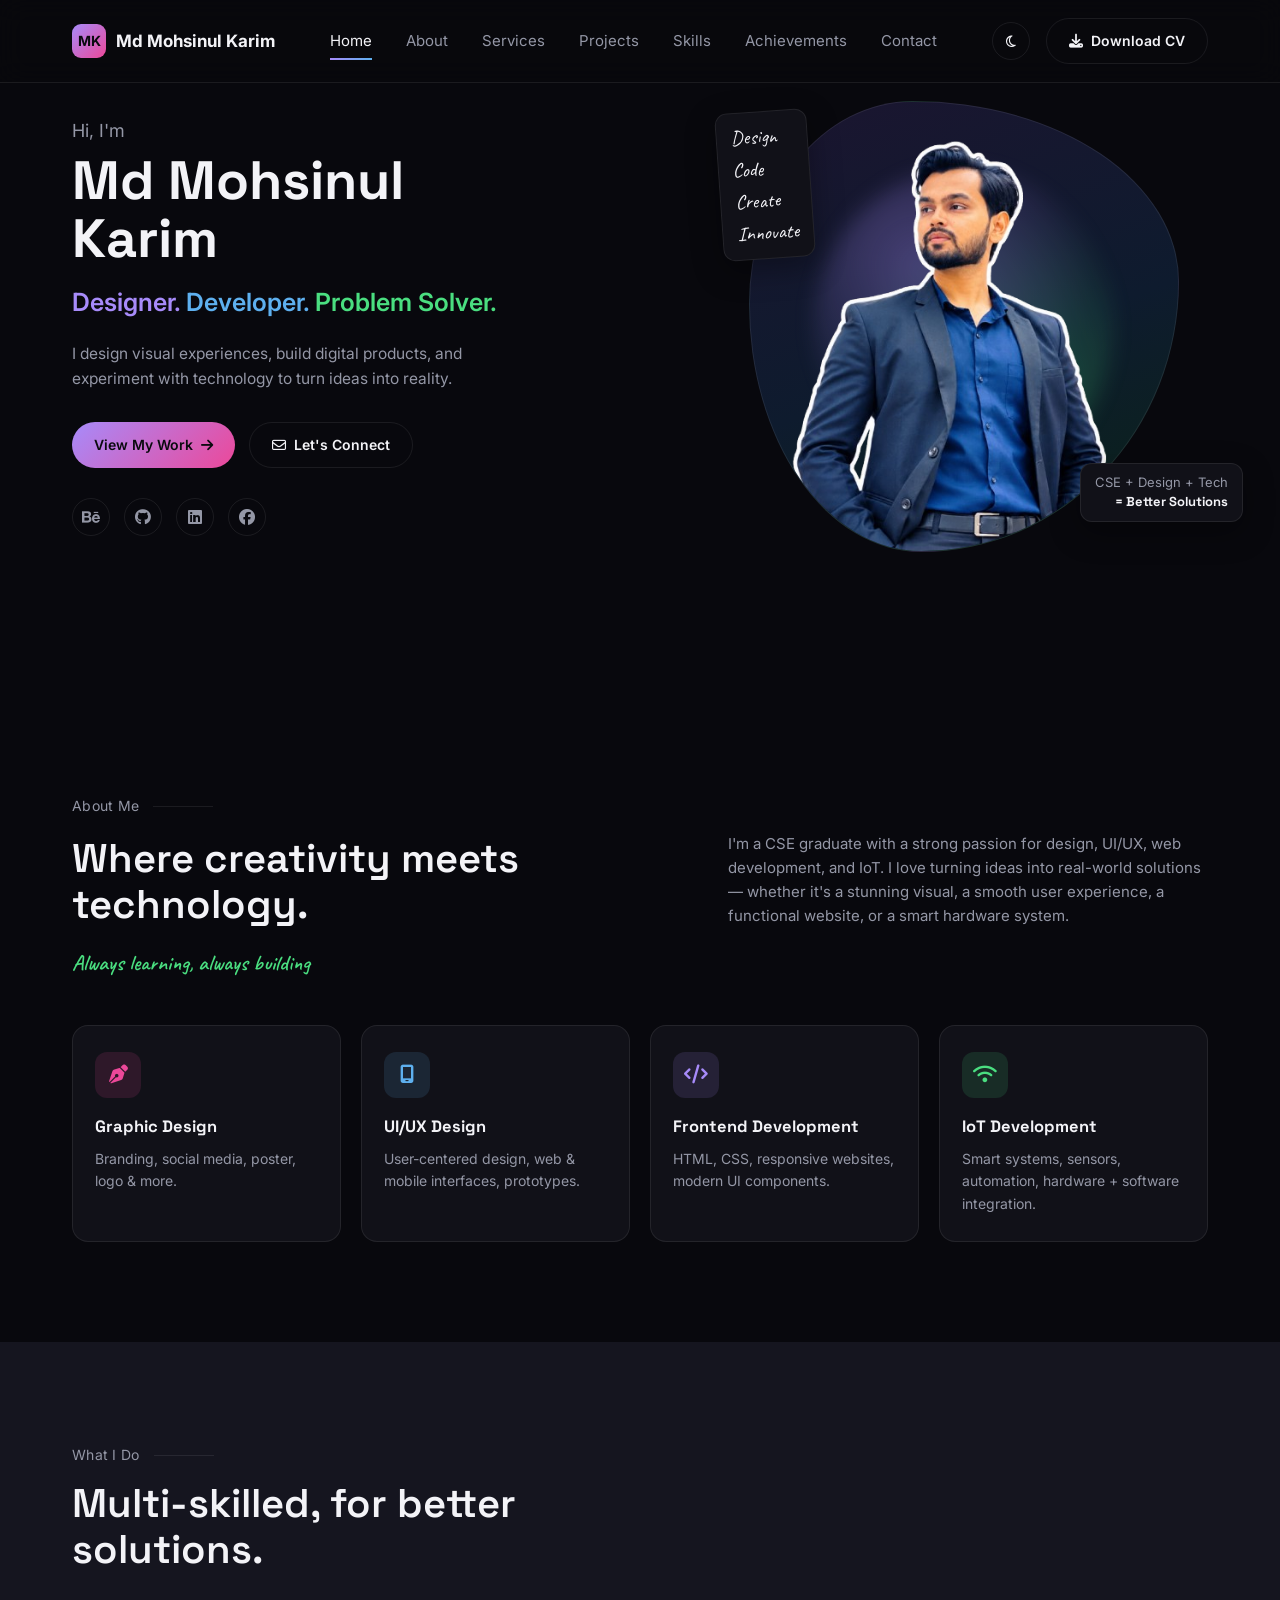
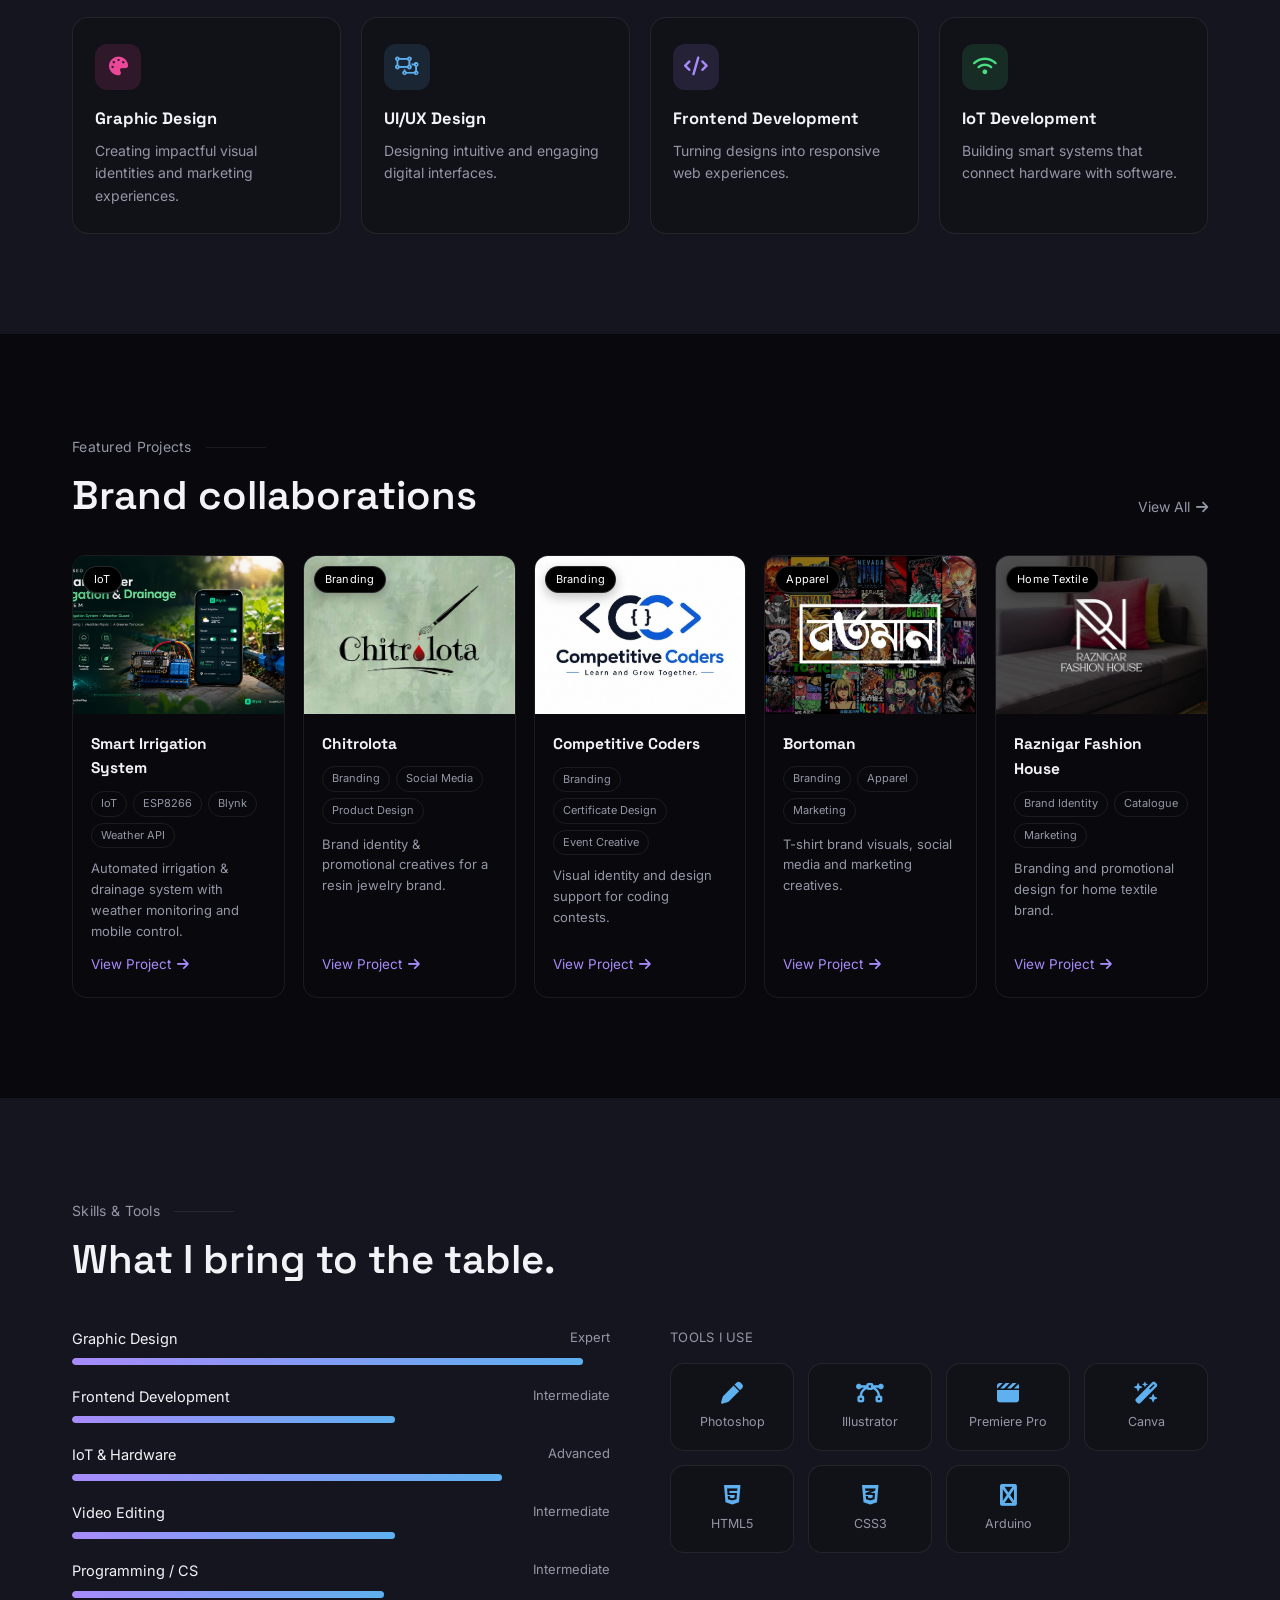
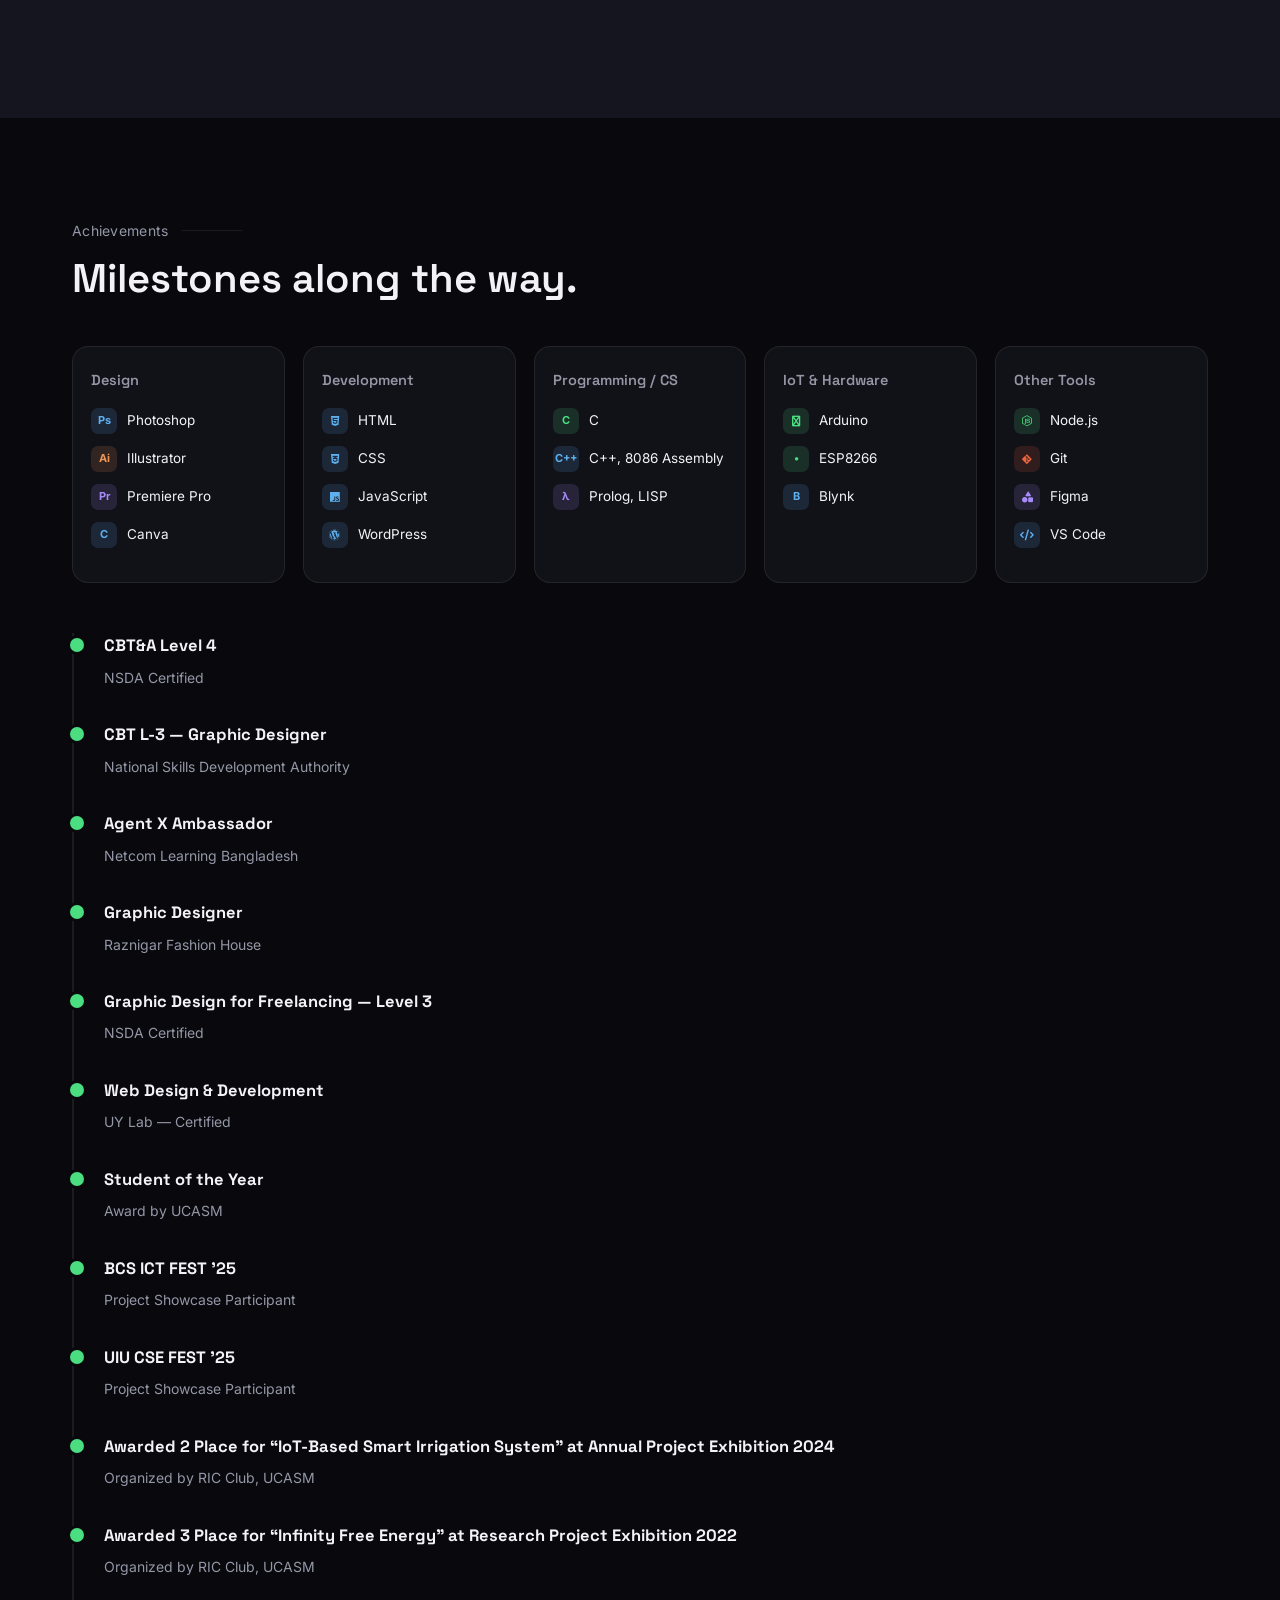
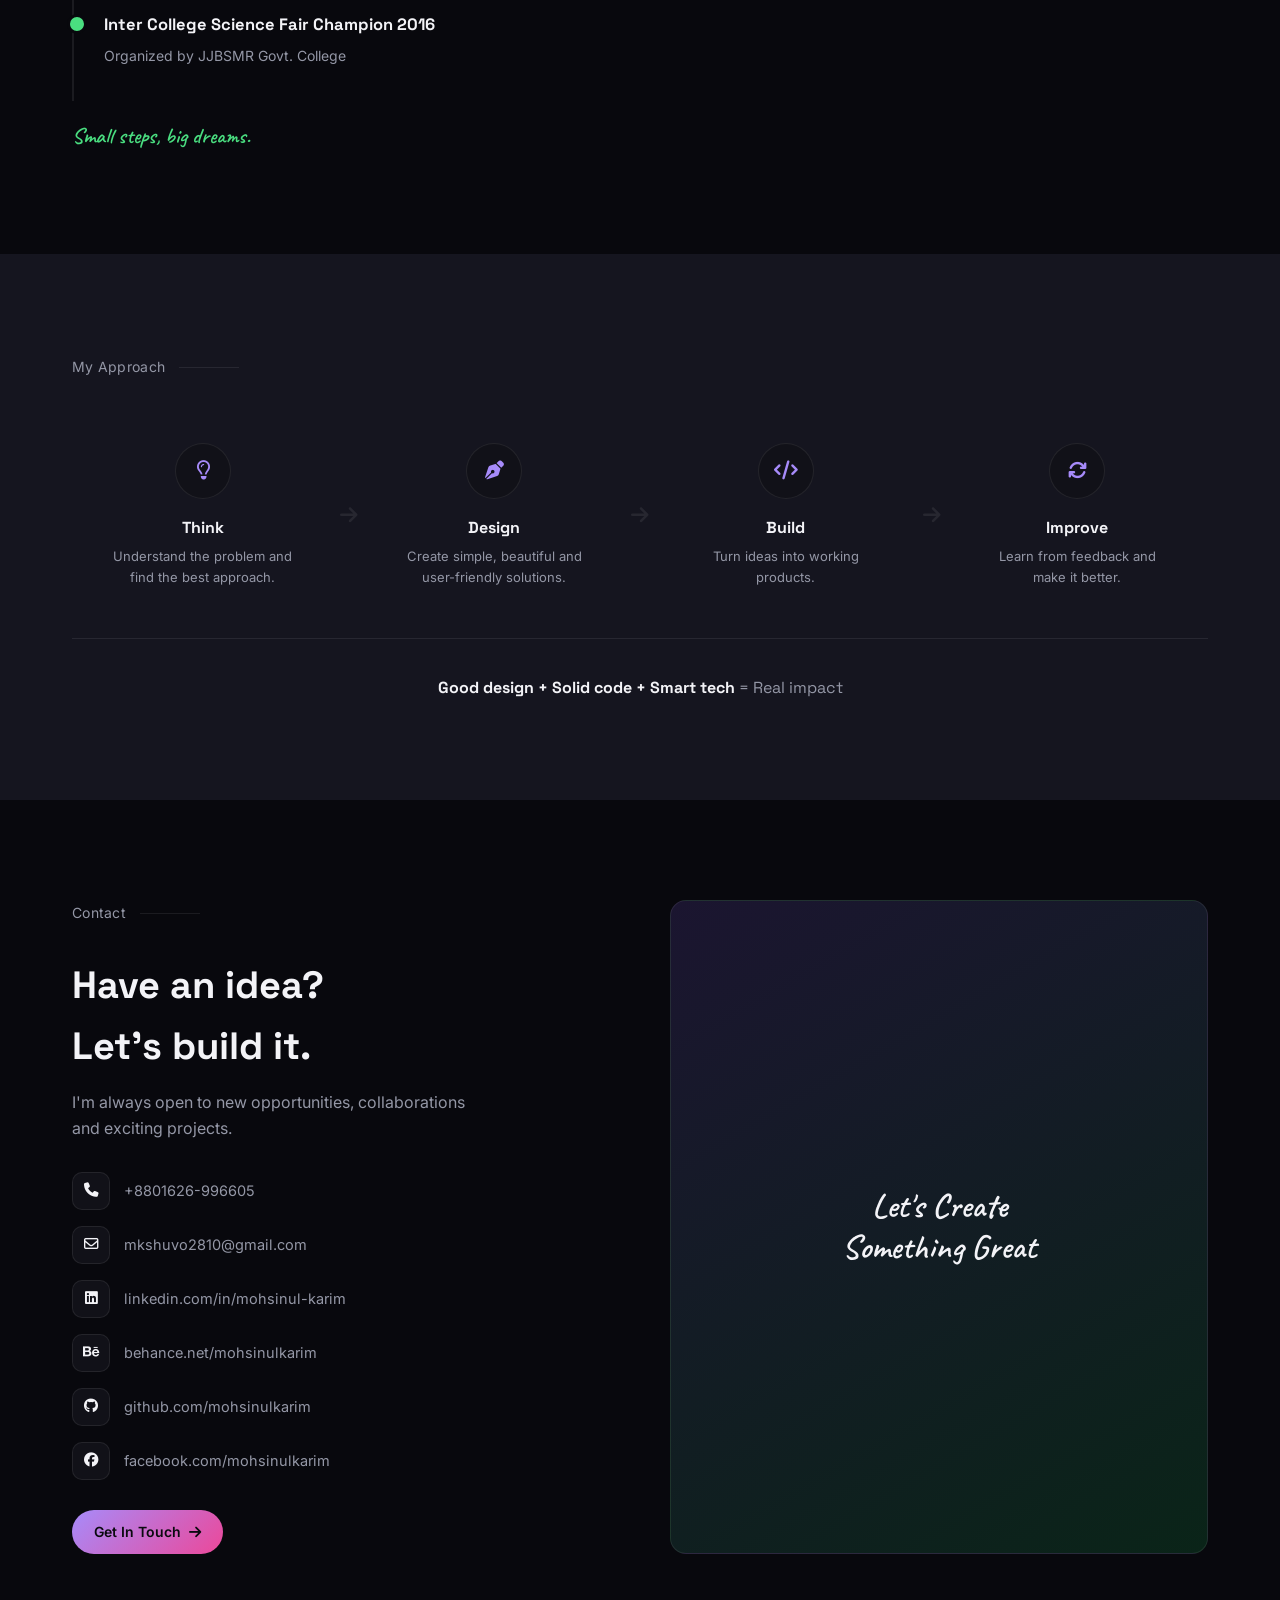
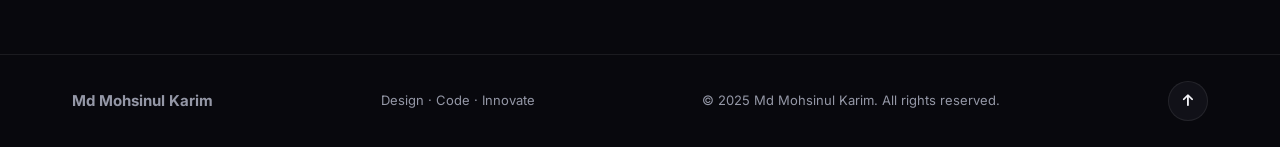
==== commit 4bd5beb8: "Update 2" ====
--- a/index.html
+++ b/index.html
@@ -209,7 +209,7 @@
       <div>
         <p class="tools-label">TOOLS I USE</p>
         <div class="tools-grid">
-          <div class="tool"><i class="fa-solid fa-image"></i><span>Photoshop</span></div>
+          <div class="tool"><i class="fa-solid fa-pen"></i><span>Photoshop</span></div>
           <div class="tool"><i class="fa-solid fa-bezier-curve"></i><span>Illustrator</span></div>
           <div class="tool"><i class="fa-solid fa-clapperboard"></i><span>Premiere Pro</span></div>
           <div class="tool"><i class="fa-solid fa-wand-magic-sparkles"></i><span>Canva</span></div>
@@ -266,6 +266,7 @@
     <div class="timeline">
       <div class="timeline-item"><h4>CBT&A Level 4</h4><span>NSDA Certified</span></div>
       <div class="timeline-item"><h4>CBT L-3 — Graphic Designer</h4><span>National Skills Development Authority</span></div>
+      <div class="timeline-item"><h4>Agent X Ambassador</h4><span>Netcom Learning Bangladesh</span></div>
       <div class="timeline-item"><h4>Graphic Designer</h4><span>Raznigar Fashion House</span></div>
       <div class="timeline-item"><h4>Graphic Design for Freelancing — Level 3</h4><span>NSDA Certified</span></div>
       <div class="timeline-item"><h4>Web Design & Development</h4><span>UY Lab — Certified</span></div>
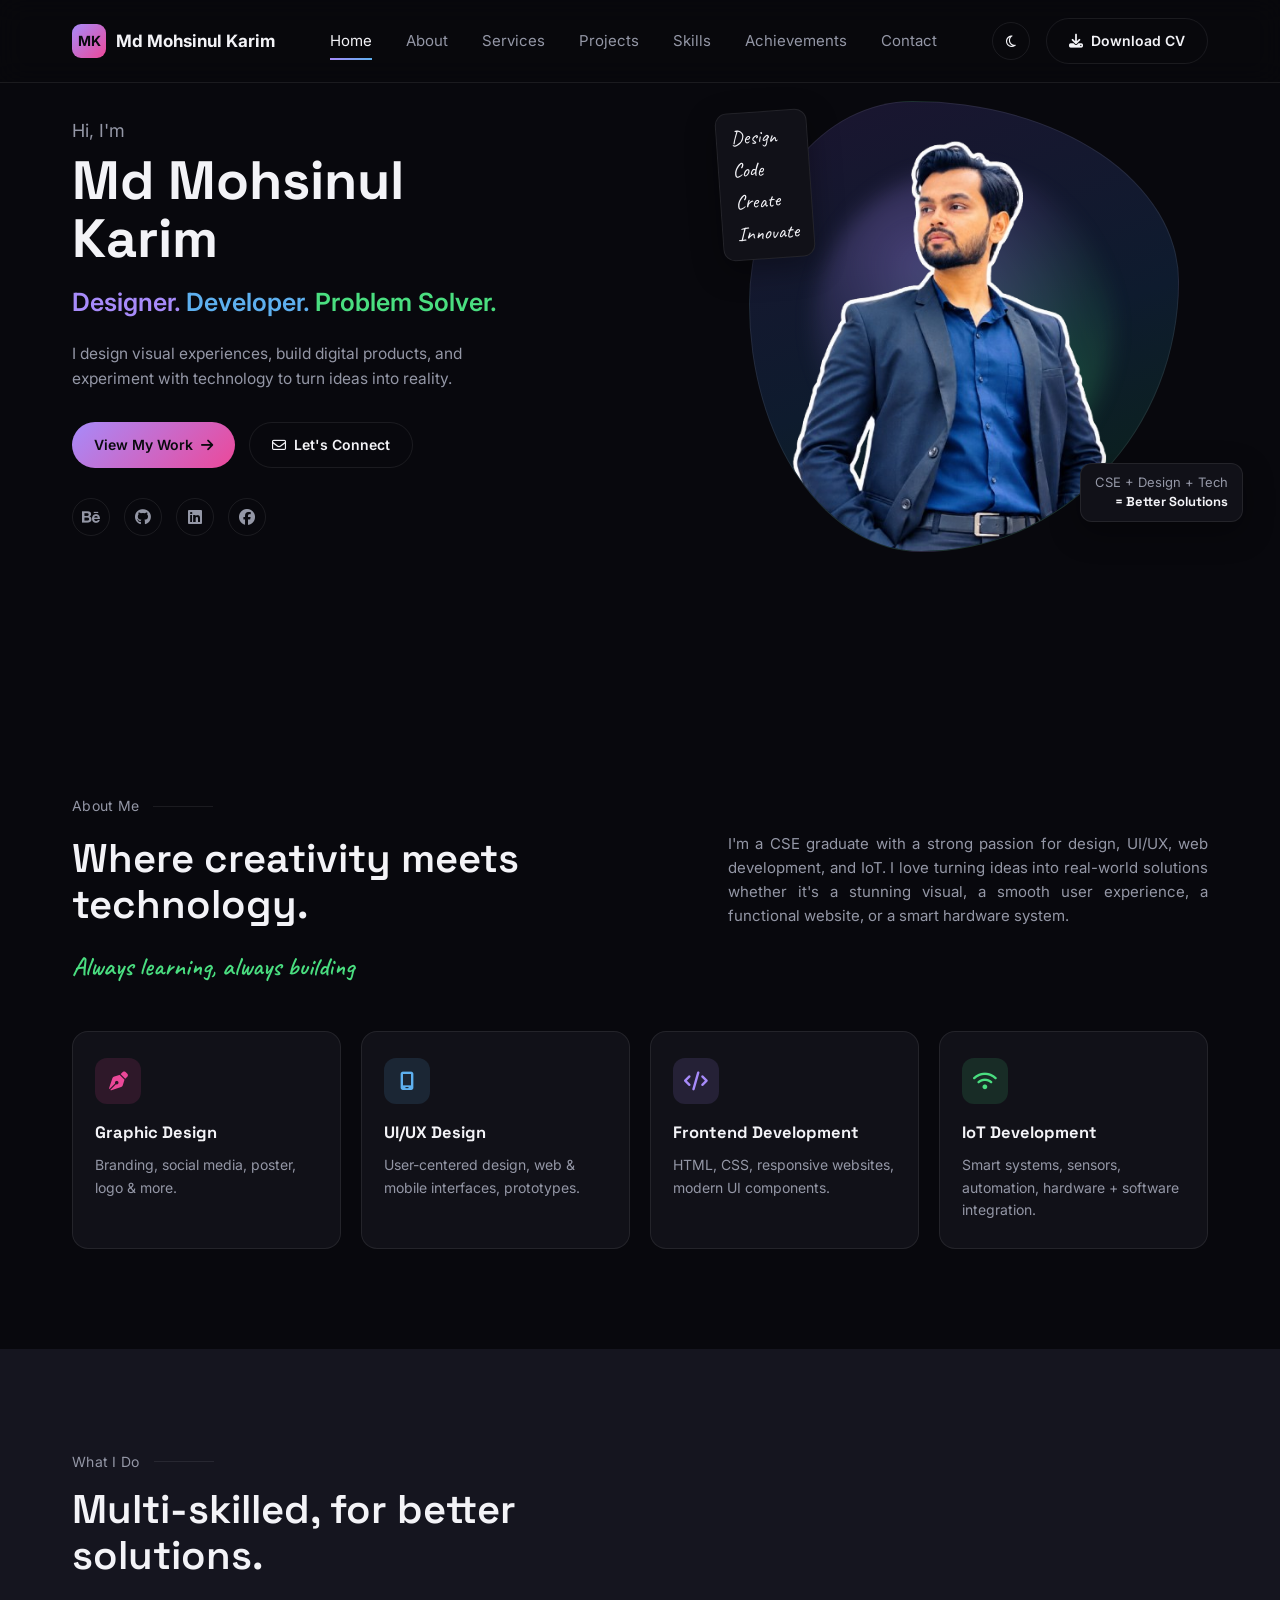
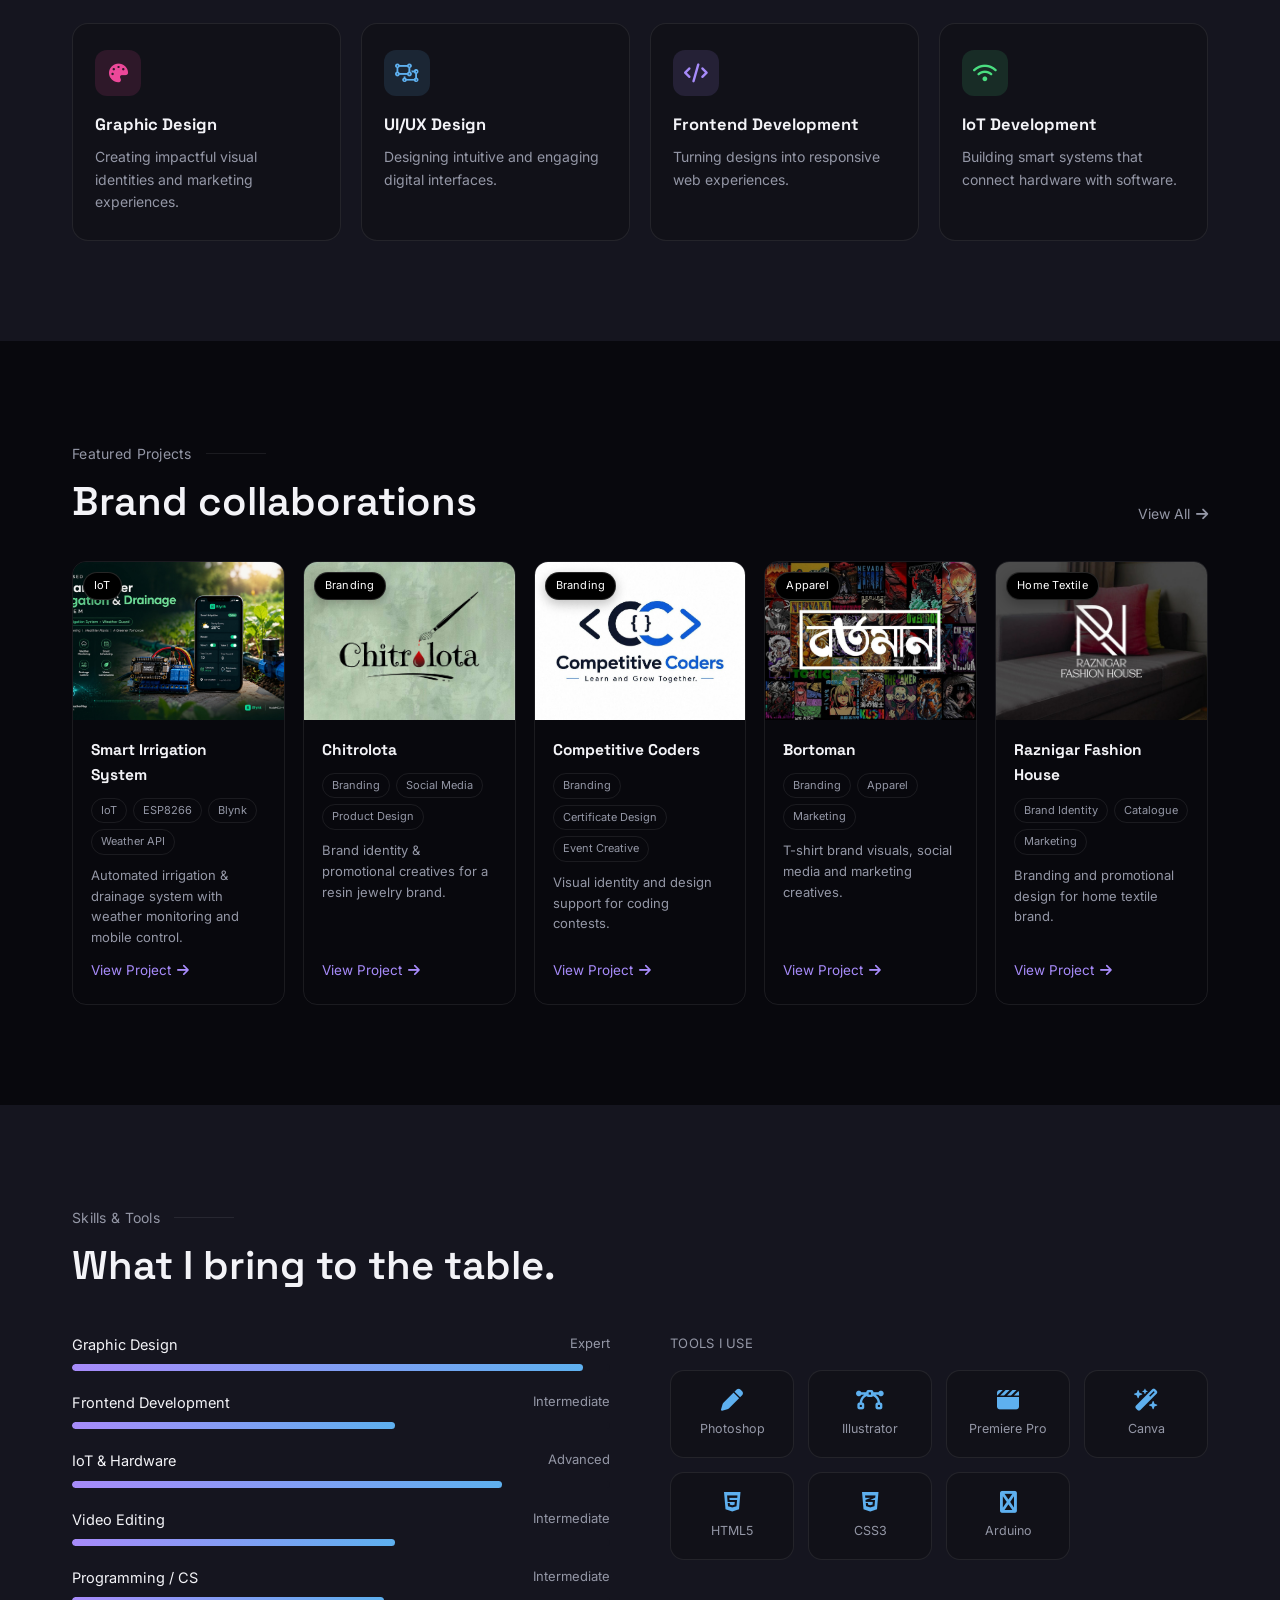
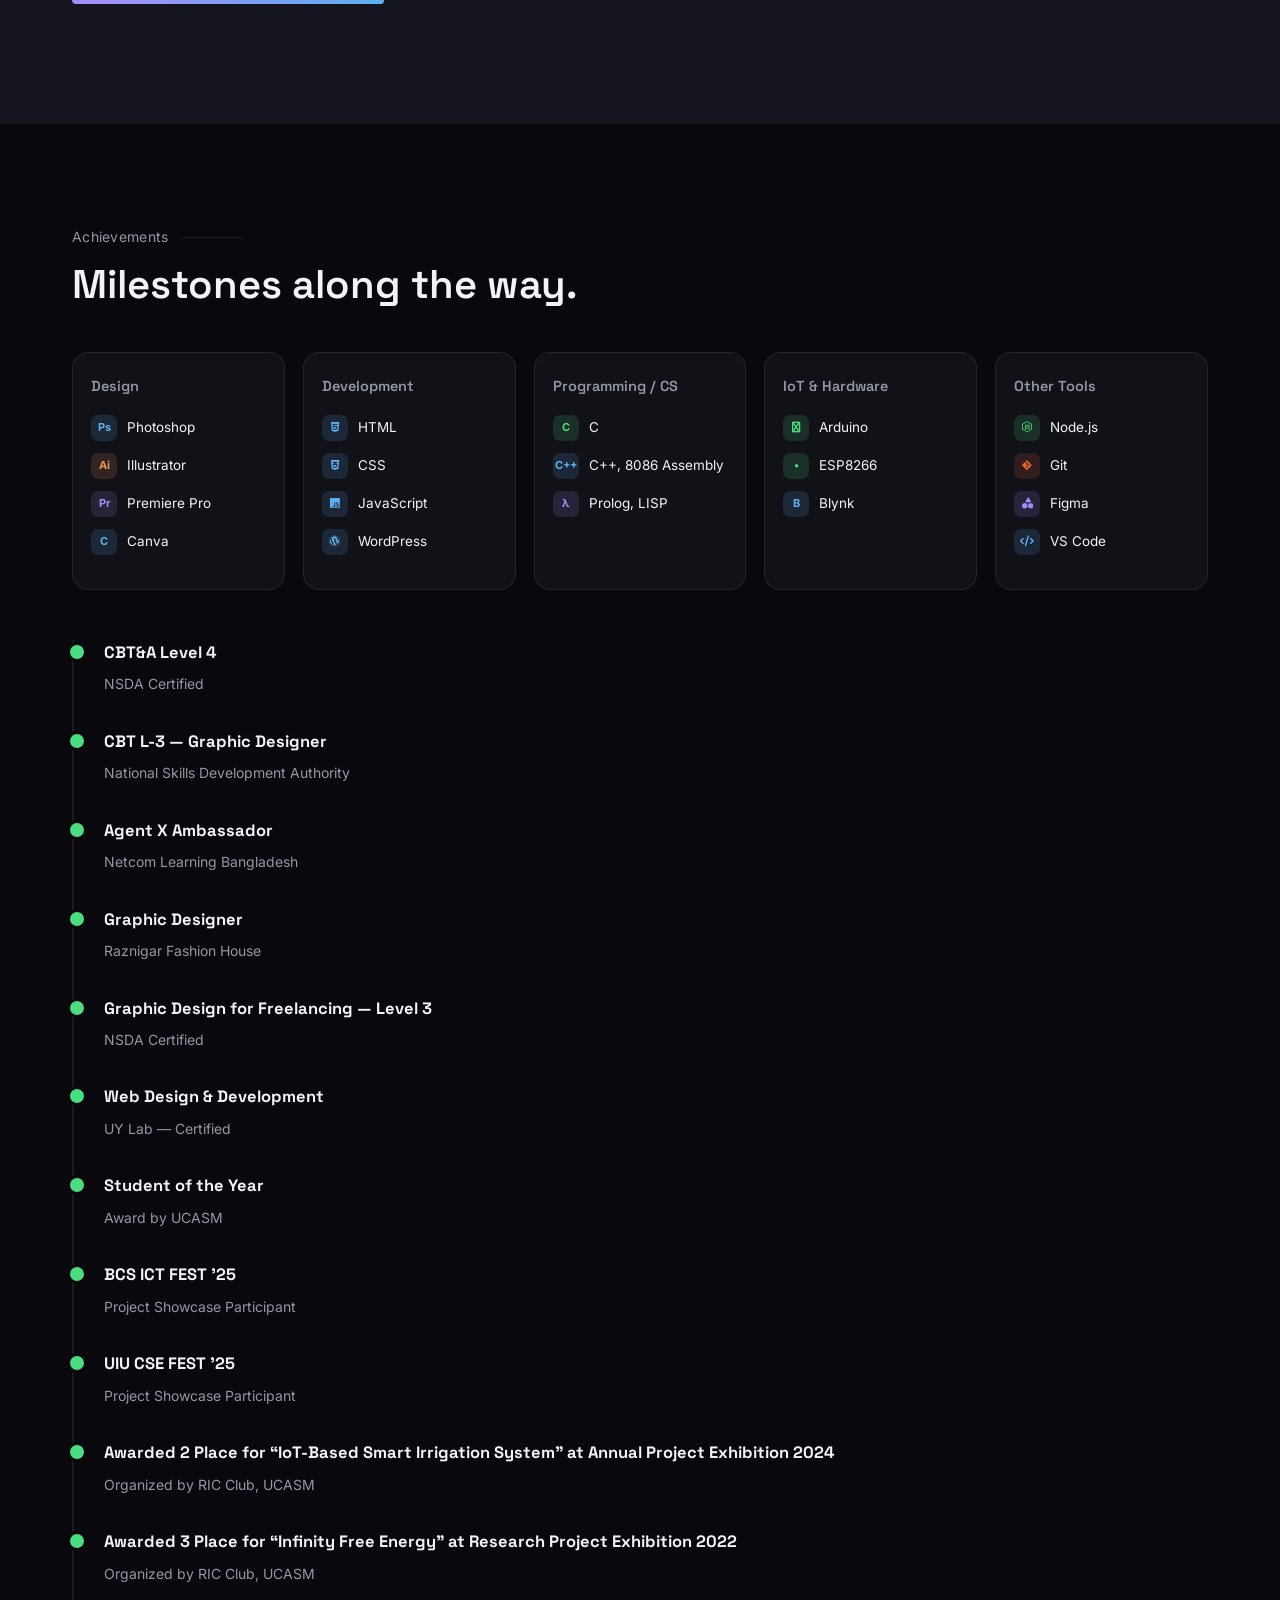
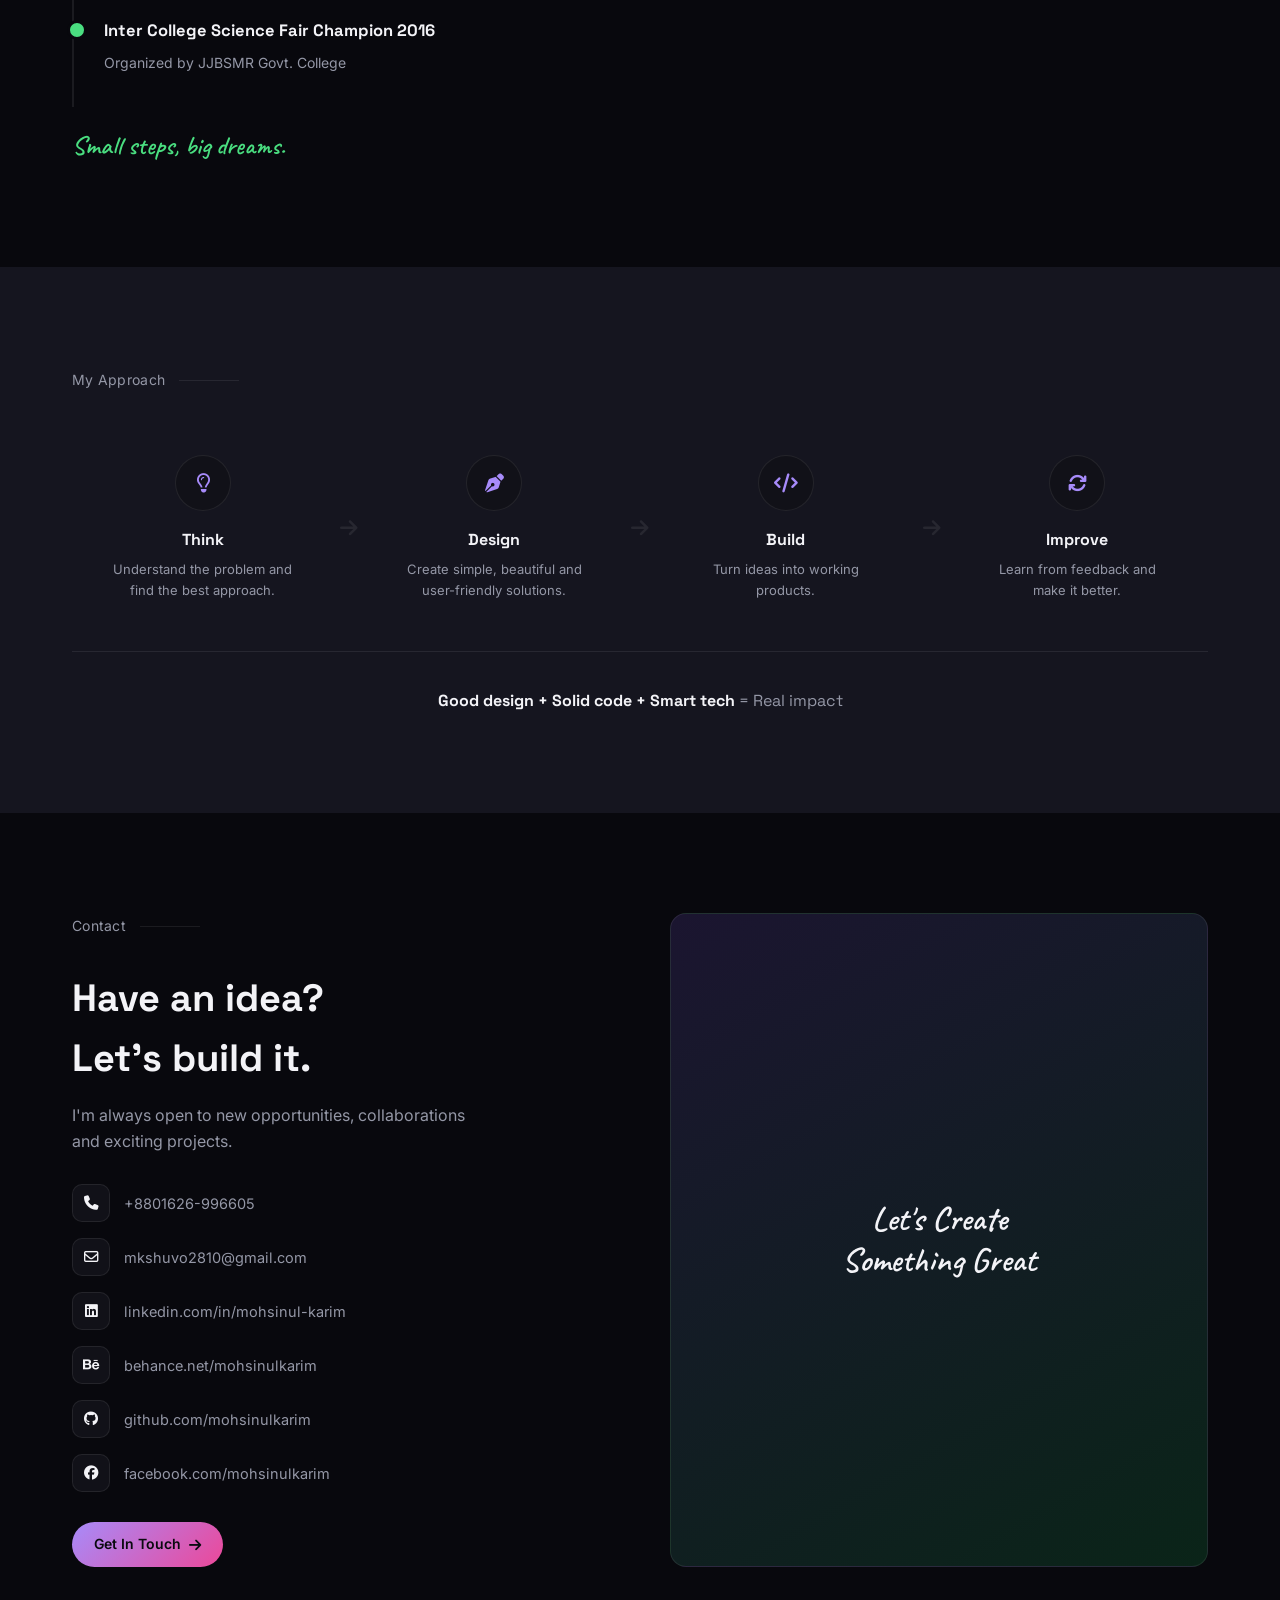
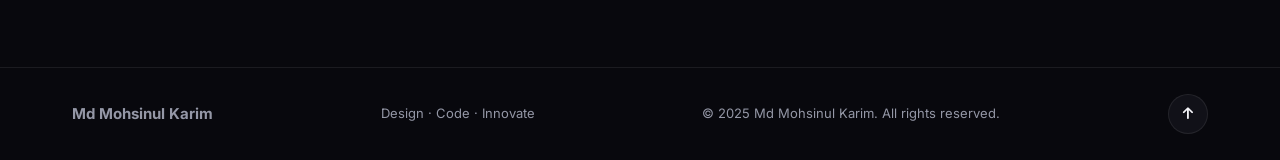
==== commit 64169b54: "Update 4" ====
--- a/index.html
+++ b/index.html
@@ -101,7 +101,7 @@
     <p class="eyebrow-num">About Me</p>
     <div class="about-top">
       <h2 class="section-title">Where creativity meets technology.</h2>
-      <p>I'm a CSE graduate with a strong passion for design, UI/UX, web development, and IoT. I love turning ideas into real-world solutions — whether it's a stunning visual, a smooth user experience, a functional website, or a smart hardware system.</p>
+      <p style="text-align: justify;">I'm a CSE graduate with a strong passion for design, UI/UX, web development, and IoT. I love turning ideas into real-world solutions whether it's a stunning visual, a smooth user experience, a functional website, or a smart hardware system.</p>
     </div>
     <p class="hand hand-note">Always learning, always building</p>
     <div class="grid-4">
--- a/style.css
+++ b/style.css
@@ -172,7 +172,7 @@
 
 .about-top{display:flex;justify-content:space-between;gap:40px;align-items:flex-end;flex-wrap:wrap;}
 .about-top p{color:var(--muted);max-width:480px;font-size:15px;}
-.hand-note{color:var(--green);font-size:22px;margin-top:18px;}
+.hand-note{color:var(--green);font-size:26px;margin-top:18px;}
 
 /* ---------- PROJECTS ---------- */
 .sec-head-row{display:flex;justify-content:space-between;align-items:flex-end;flex-wrap:wrap;gap:16px;}
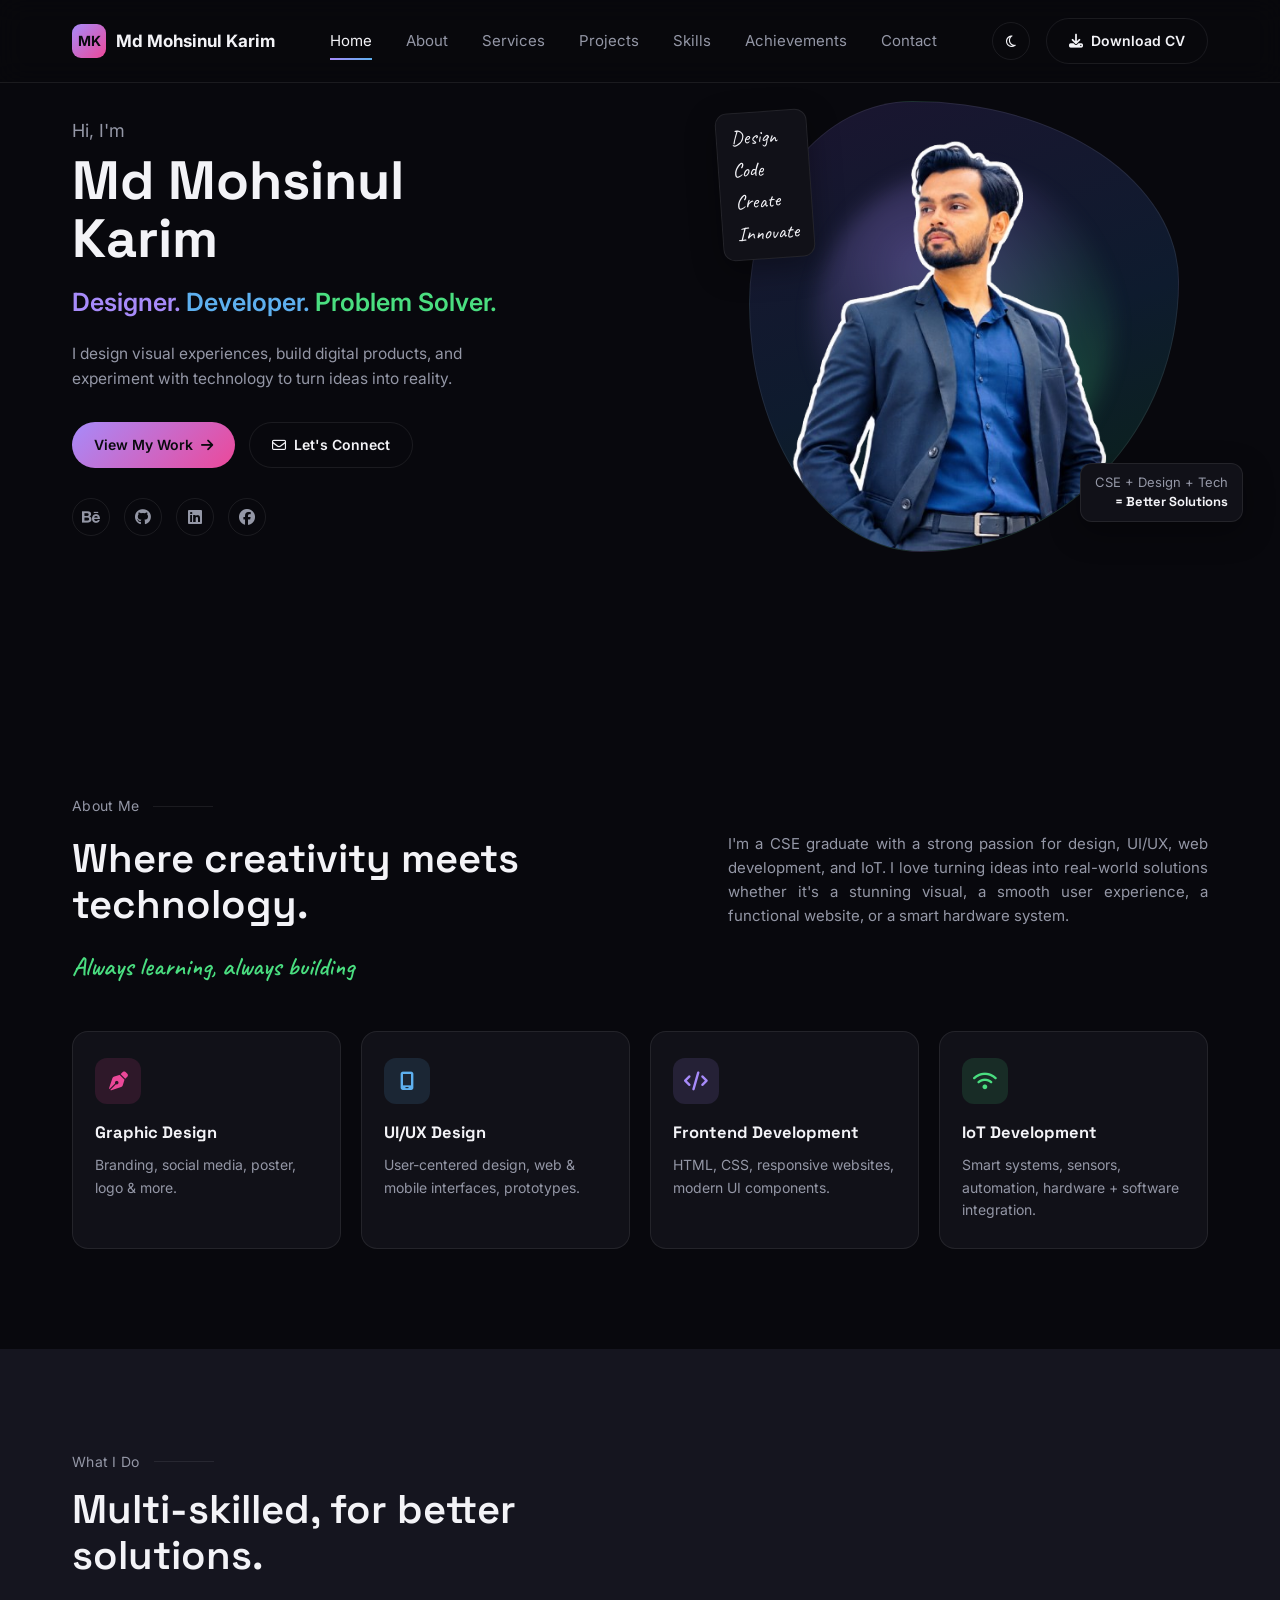
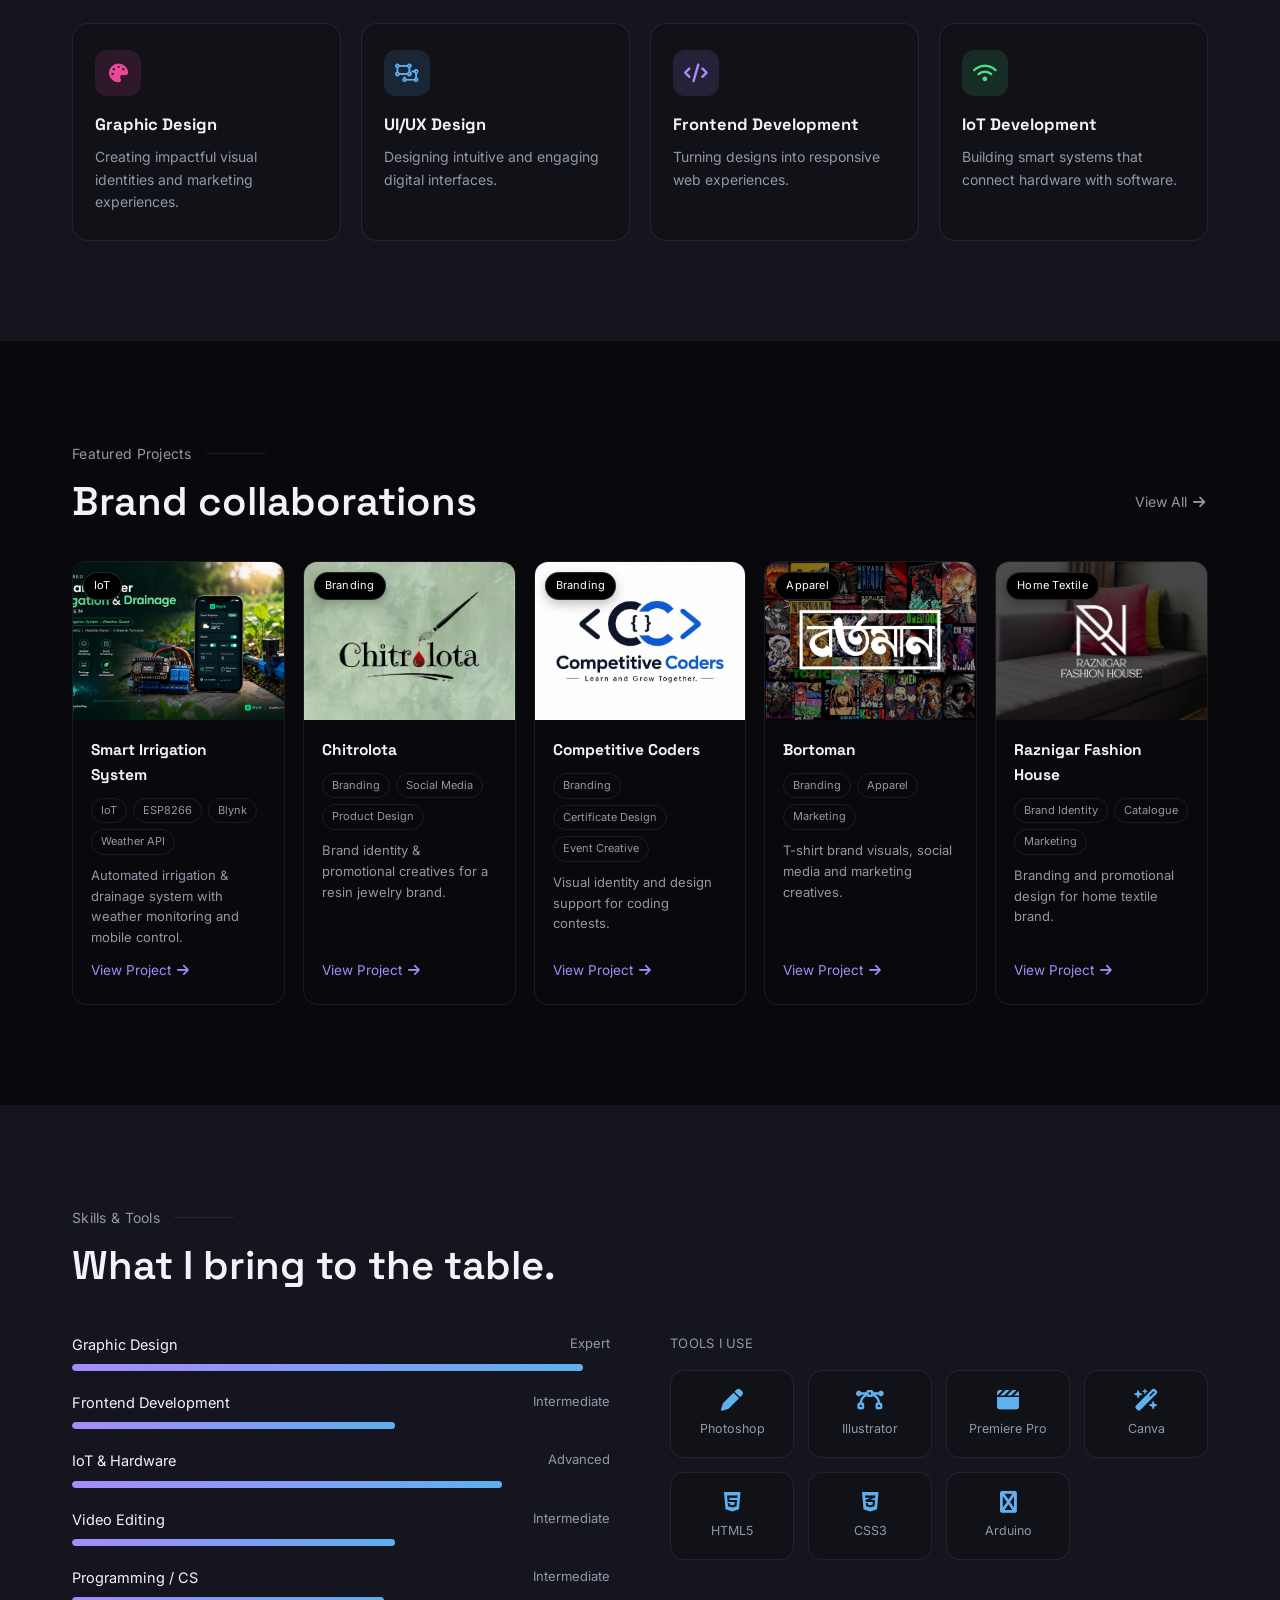
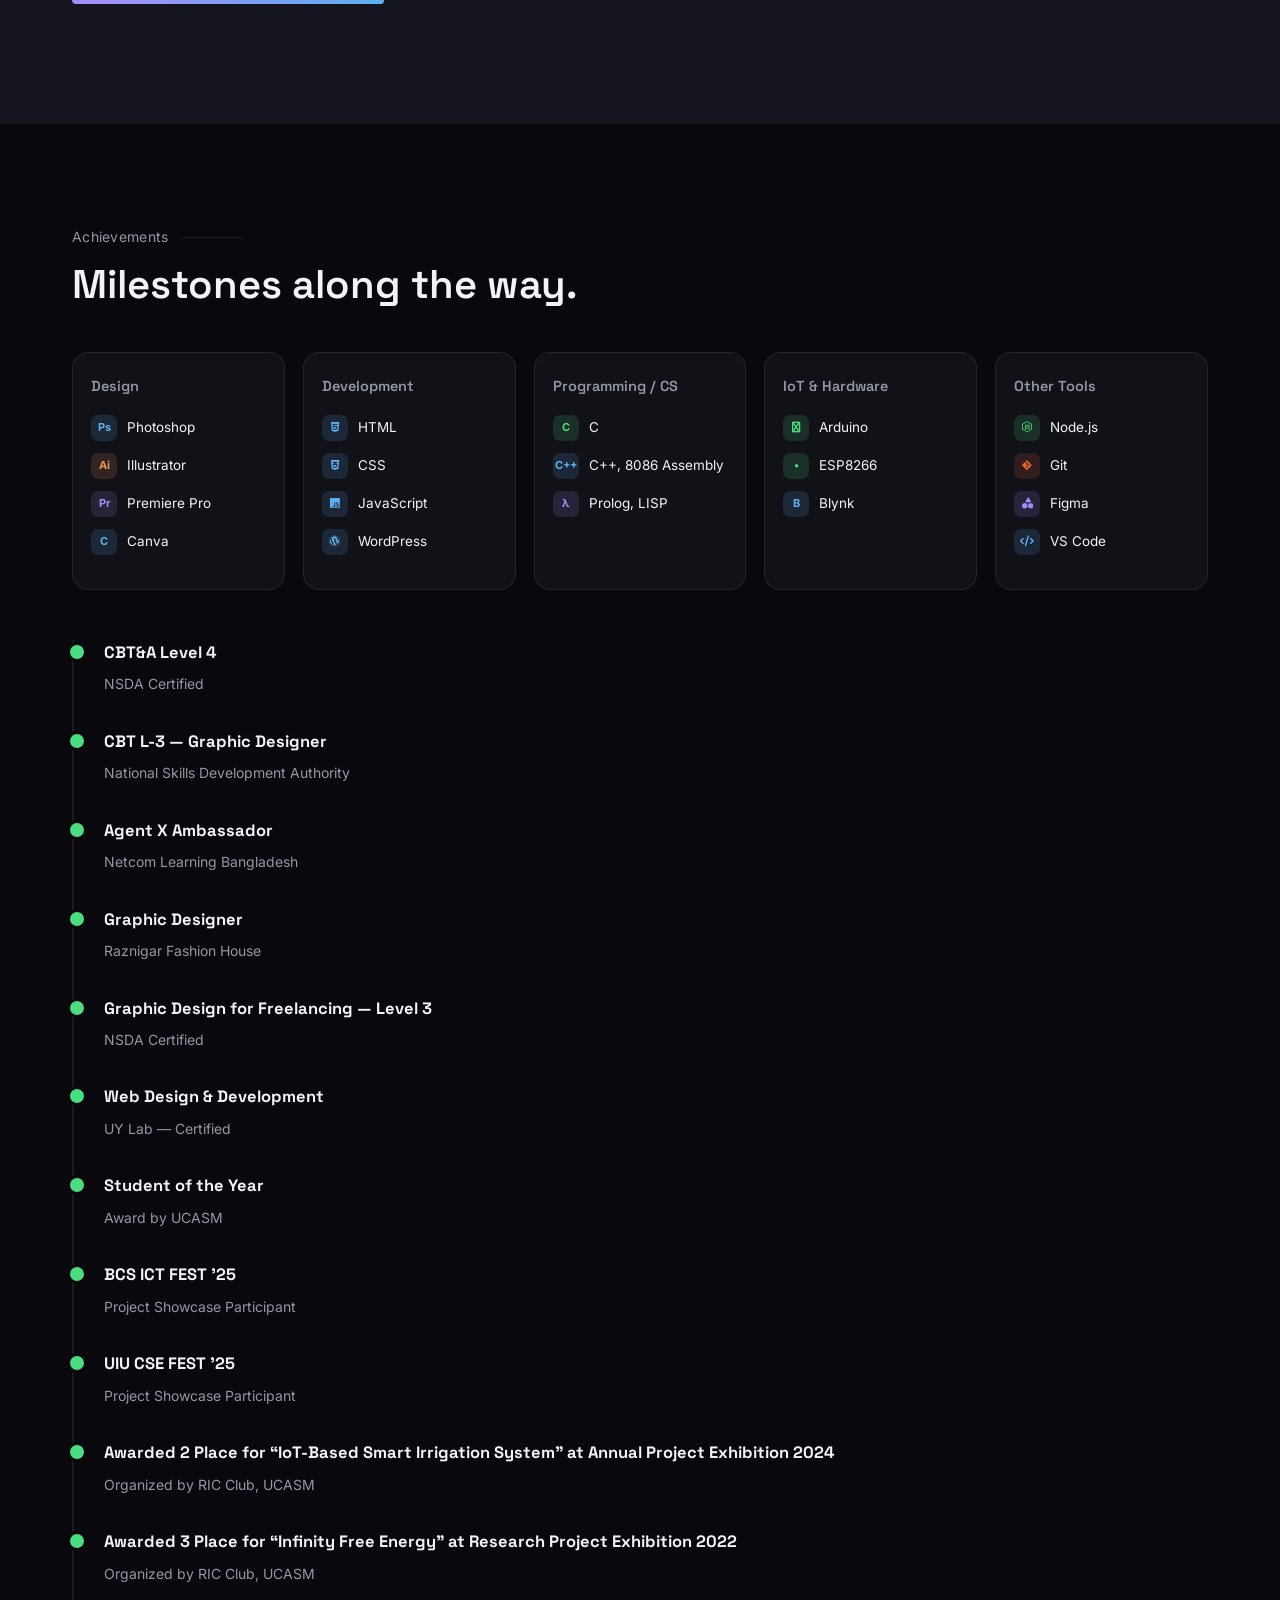
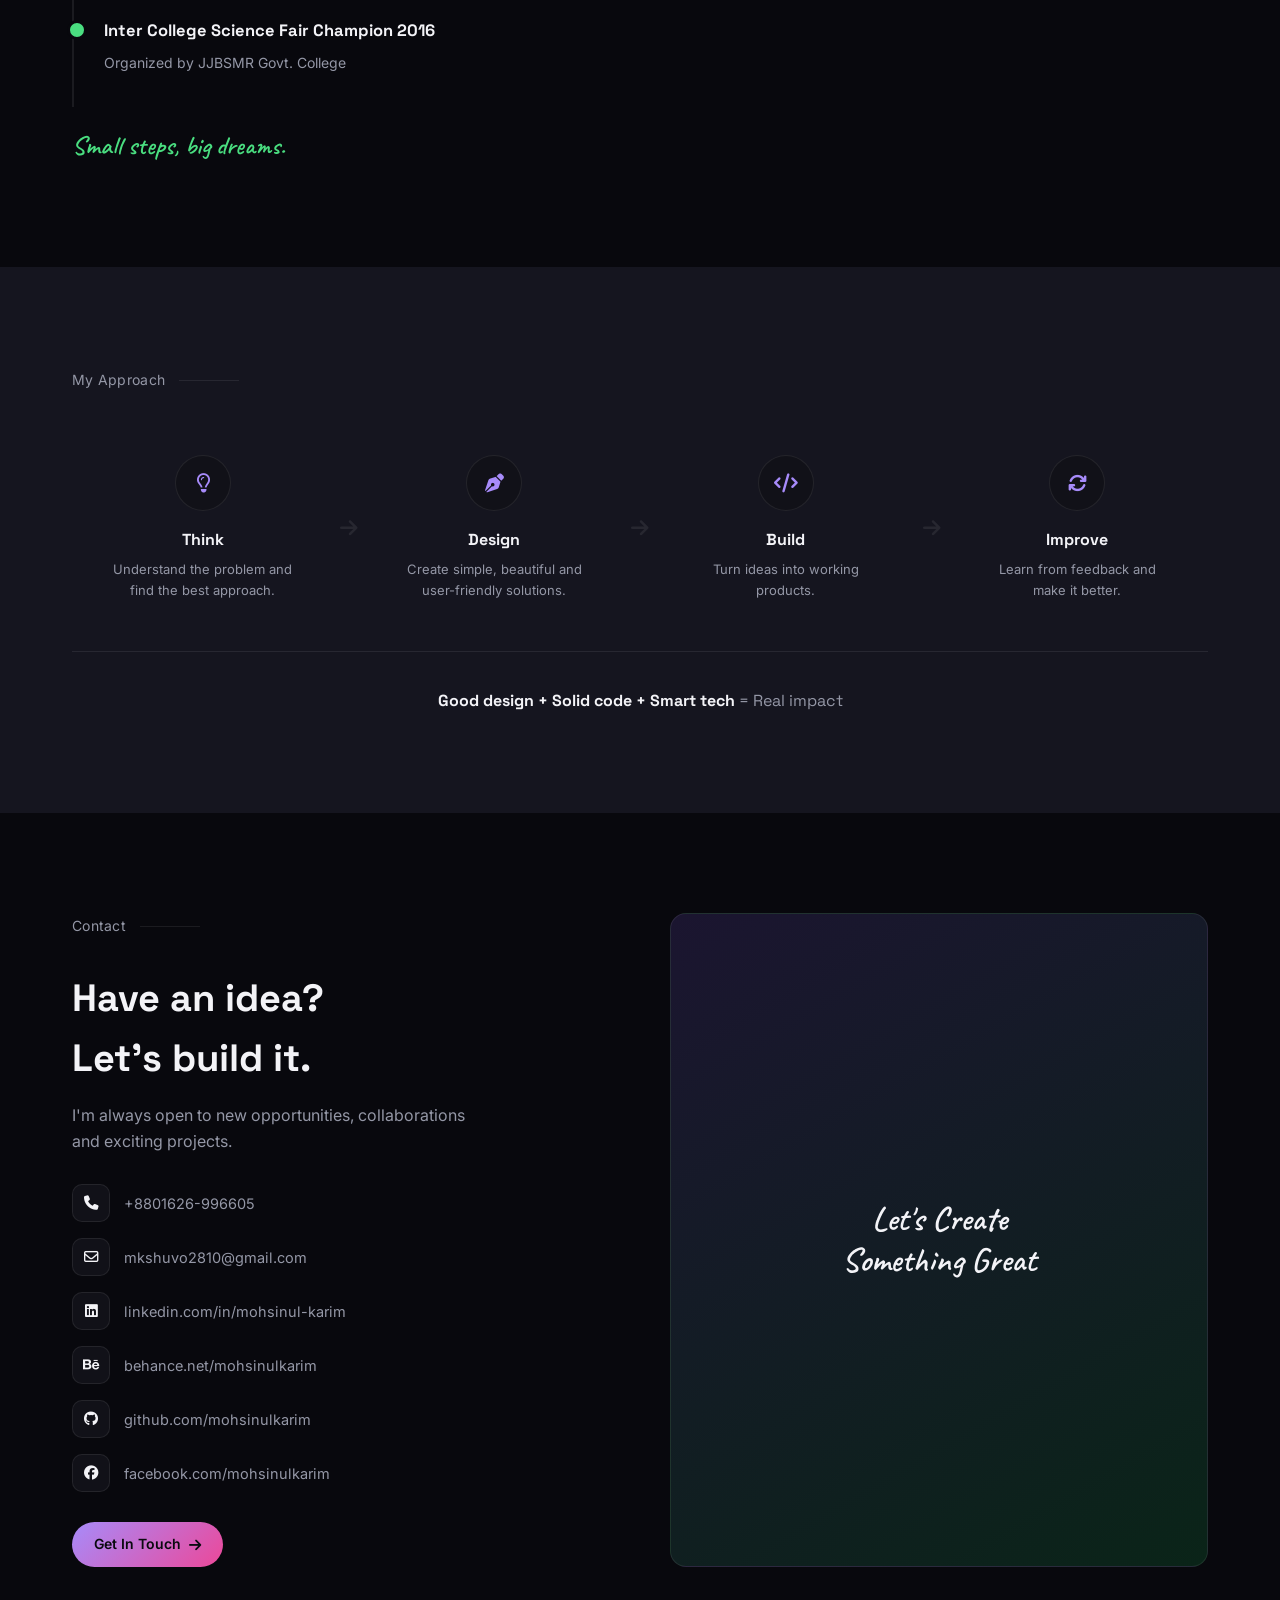
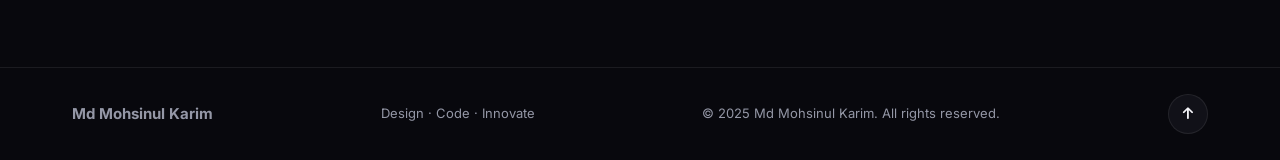
==== commit ce9ab0dd: "Update 5" ====
--- a/index.html
+++ b/index.html
@@ -135,7 +135,6 @@
         <p class="eyebrow-num">Featured Projects</p>
         <h2 class="section-title">Brand collaborations</h2>
       </div>
-      <a href="project.html" class="view-all">View All <i class="fa-solid fa-arrow-right"></i></a>
     </div>
     <div class="filters">
       <button class="filter-btn active" data-filter="all">All</button>
@@ -190,6 +189,7 @@
         </div>
       </div>
     </div>
+    <a href="project.html" class="view-all">View All <i class="fa-solid fa-arrow-right"></i></a>
   </div>
 </section>
 
--- a/style.css
+++ b/style.css
@@ -15,6 +15,13 @@
 }
 *{margin:0;padding:0;box-sizing:border-box;}
 html{scroll-behavior:smooth;}
+*, *::before, *::after{
+  transition:
+    background-color .6s ease,
+    color .6s ease,
+    border-color .6s ease,
+    box-shadow .6s ease;
+}
 body{
   background:var(--bg);
   color:var(--text);
@@ -23,12 +30,23 @@
   overflow-x:hidden;
 }
 body.light{
-  --bg:#f5f5f7;
+  --bg:#f7f7f9;
   --panel:#ffffff;
-  --panel-2:#f0f0f4;
-  --line:rgba(0,0,0,.08);
-  --text:#121218;
-  --muted:#5b5d6b;
+  --panel-2:#eeeeF3;
+
+  --line:rgba(17,17,22,.11);
+
+  --text:#111116;
+  --muted:#3f414b;
+
+  /* Stronger light-mode accents */
+  --purple:#7c3aed;
+  --blue:#2563eb;
+  --green:#16a34a;
+  --pink:#db2777;
+
+  --grad:linear-gradient(90deg,#7c3aed,#2563eb);
+  --grad2:linear-gradient(135deg,#7c3aed,#db2777);
 }
 h1,h2,h3,h4{font-family:'Space Grotesk',sans-serif;}
 .hand{font-family:'Caveat',cursive; font-weight:600;}
@@ -841,4 +859,95 @@
   color:#ffffff !important;
   border:1px solid rgba(255,255,255,.15);
   box-shadow:0 4px 12px rgba(0,0,0,.25);
+}
+
+/* ---------- LIGHT MODE TYPOGRAPHY ---------- */
+
+body.light h1,
+body.light h2,
+body.light h3,
+body.light h4{
+  color:var(--text);
+}
+
+body.light .nav-links a,
+body.light .view-all,
+body.light .socials a{
+  color:var(--muted);
+}
+
+body.light .nav-links a:hover,
+body.light .nav-links a.active,
+body.light .socials a:hover{
+  color:var(--text);
+}
+
+body.light .hero p.desc,
+body.light .about-top p,
+body.light .card p,
+body.light .proj-body p,
+body.light .timeline-item span,
+body.light .tool span,
+body.light .project-count{
+  color:var(--muted);
+}
+
+body.light .tag{
+  color:#4b4d58;
+  border-color:rgba(17,17,22,.12);
+}
+
+body.light .float-tag{
+  color:#3f414b;
+  box-shadow:0 10px 30px rgba(20,20,40,.12);
+}
+
+body.light .float-tag.t1{
+  color:var(--text);
+}
+
+body.light .float-tag.t2 b{
+  color:var(--text);
+}
+
+body.light .proj-link{
+  color:#6d28d9;
+}
+
+body.light .hand-note{
+  color:#15803d;
+}
+/* ---------- VIEW ALL PROJECTS POSITION ---------- */
+
+#projects .wrap{
+  position:relative;
+}
+
+#projects .sec-head-row{
+  padding-right:120px;
+}
+
+#projects .view-all{
+  position:absolute;
+  top:50px;
+  right:35px;
+}
+
+/* Mobile: View All below all featured project cards */
+@media (max-width:968px){
+  #projects .sec-head-row{
+    padding-right:0;
+  }
+
+  #projects .view-all{
+    position:static;
+    display:flex;
+    justify-content:center;
+    width:100%;
+    margin-top:26px;
+    padding:12px 20px;
+    border:1px solid var(--line);
+    border-radius:999px;
+    background:var(--panel);
+  }
 }
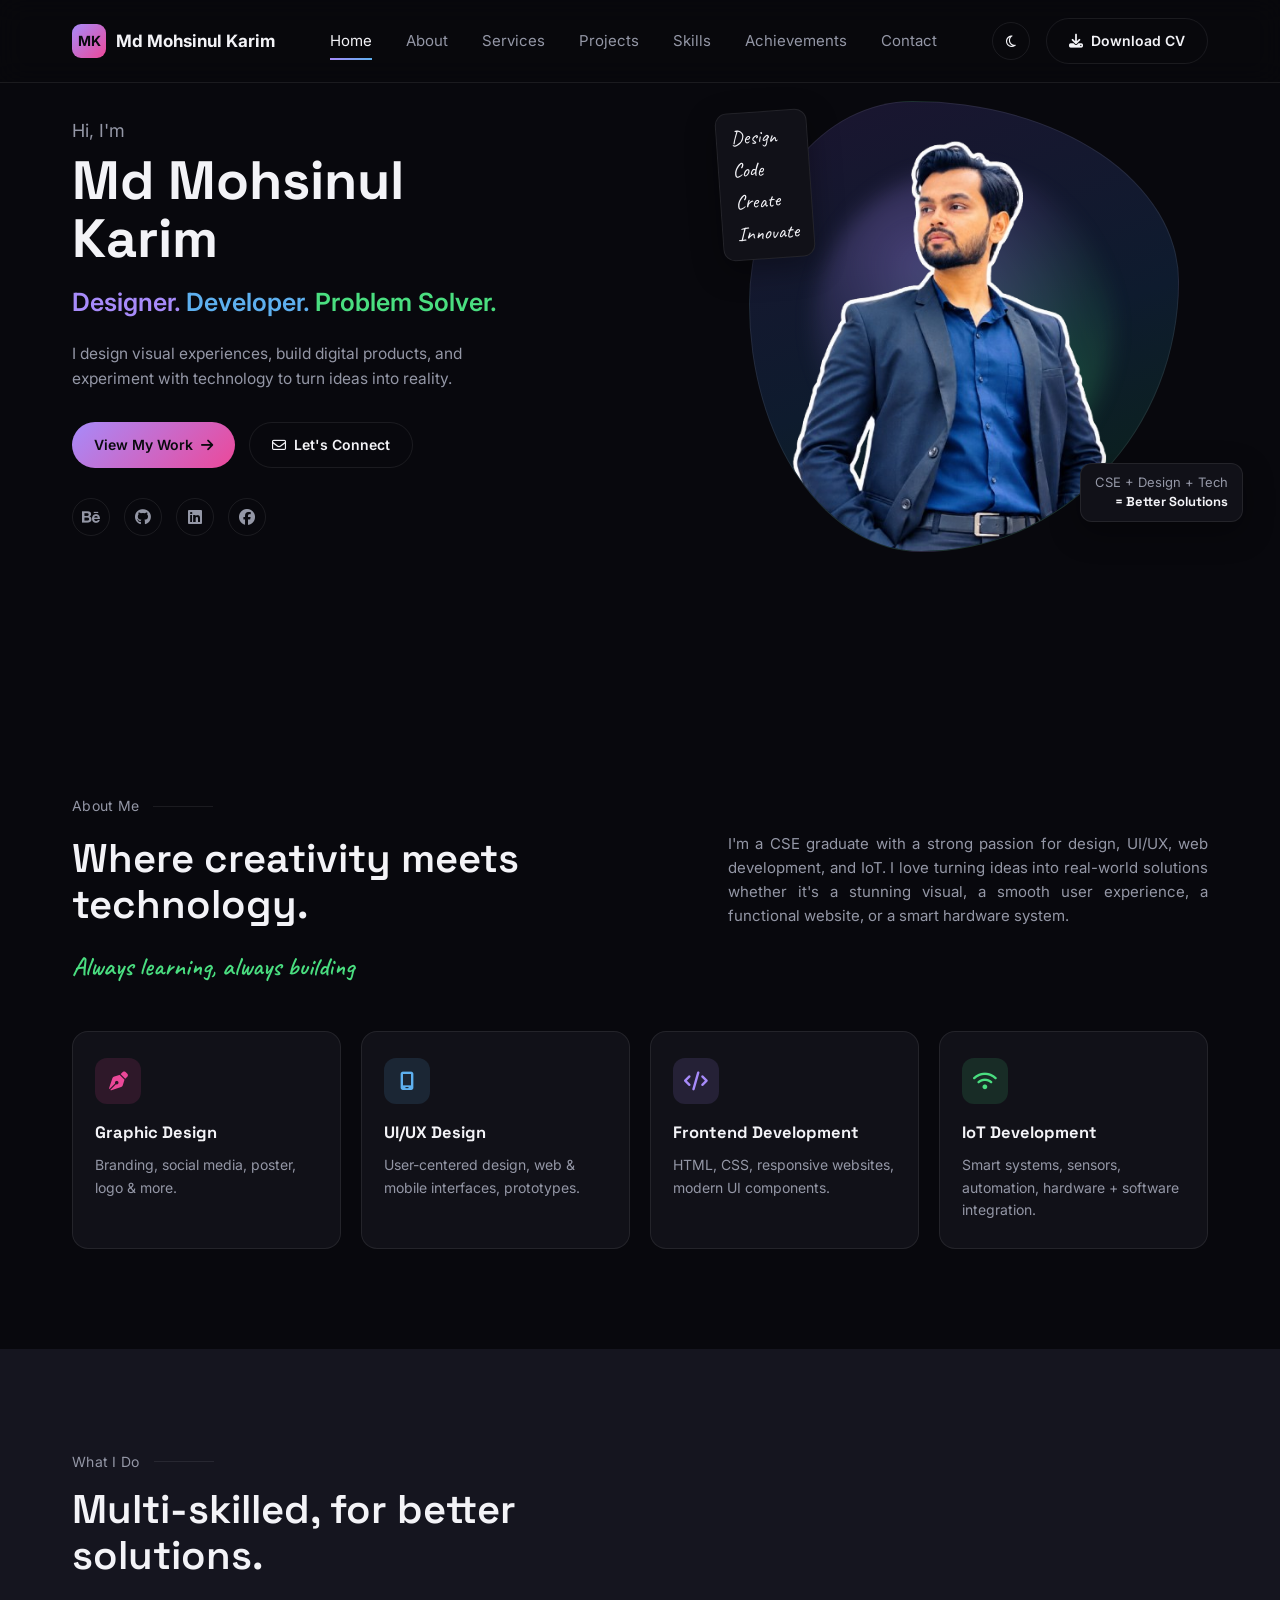
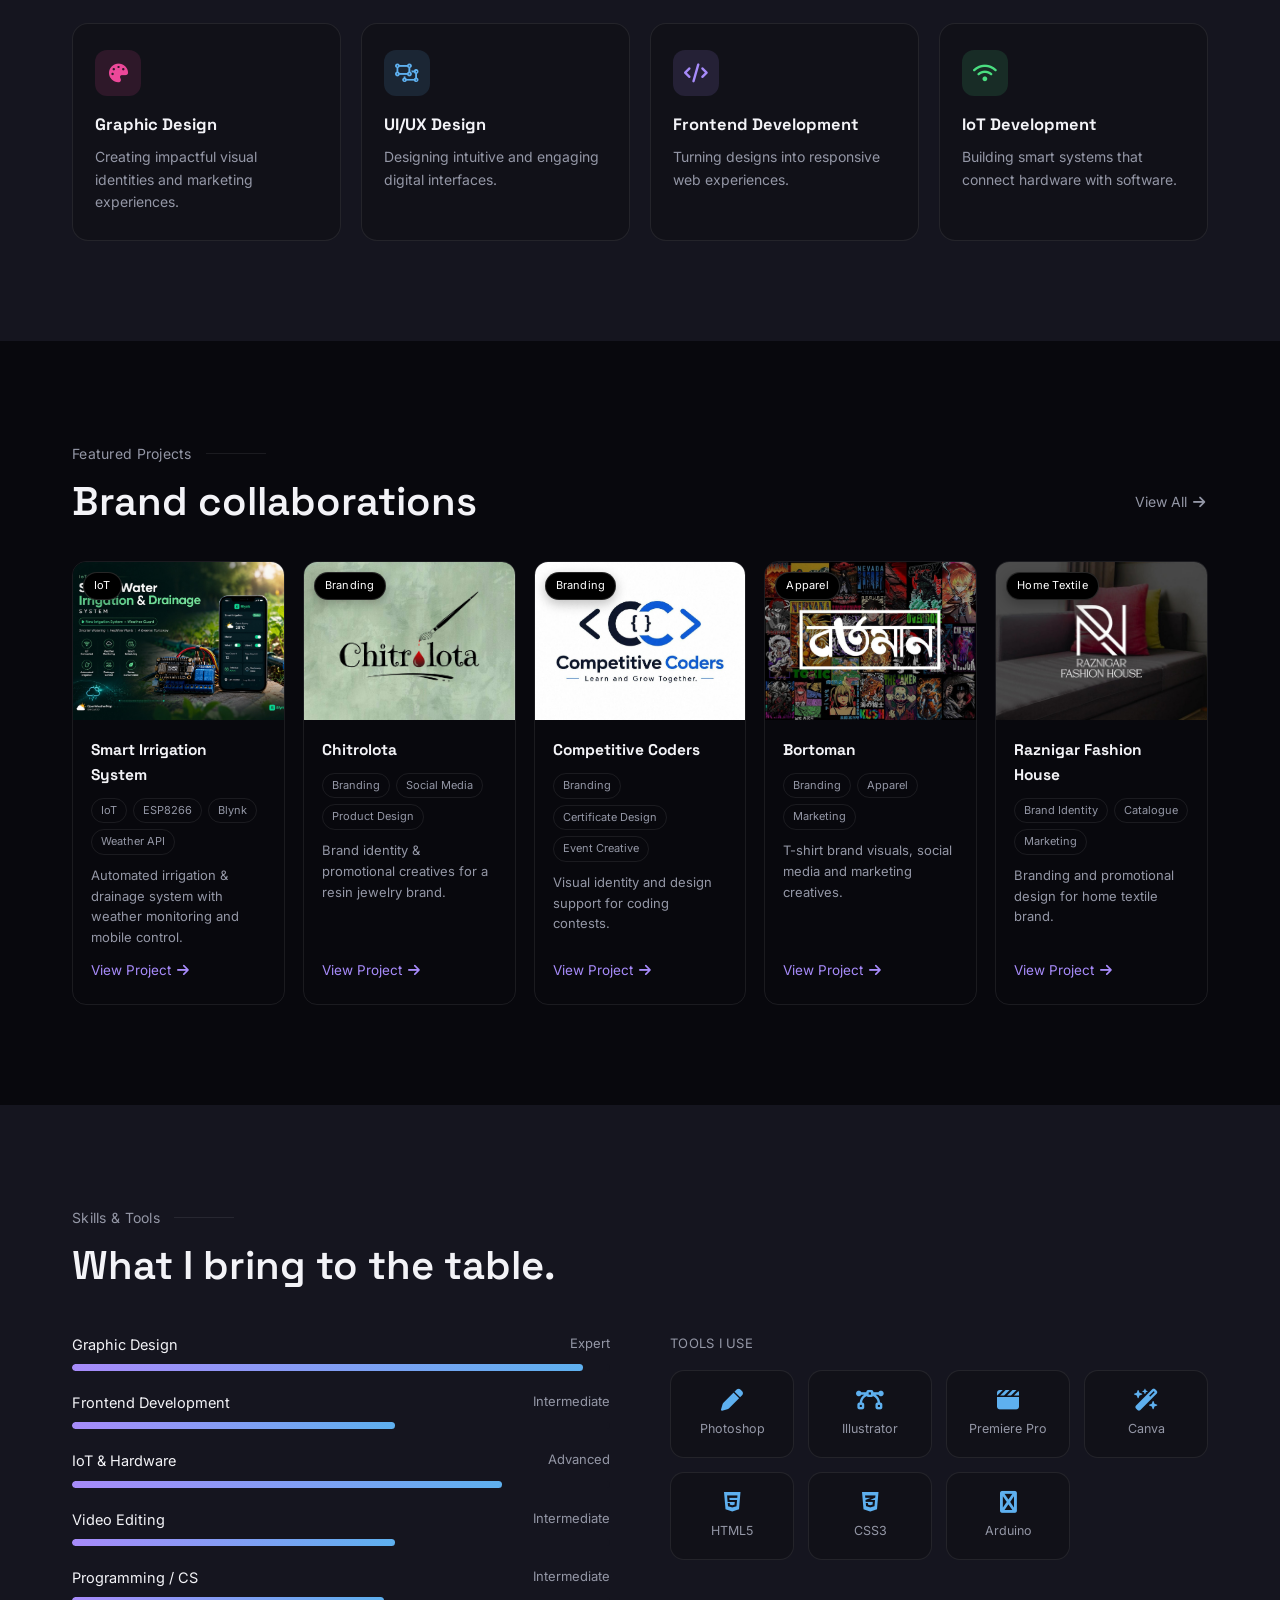
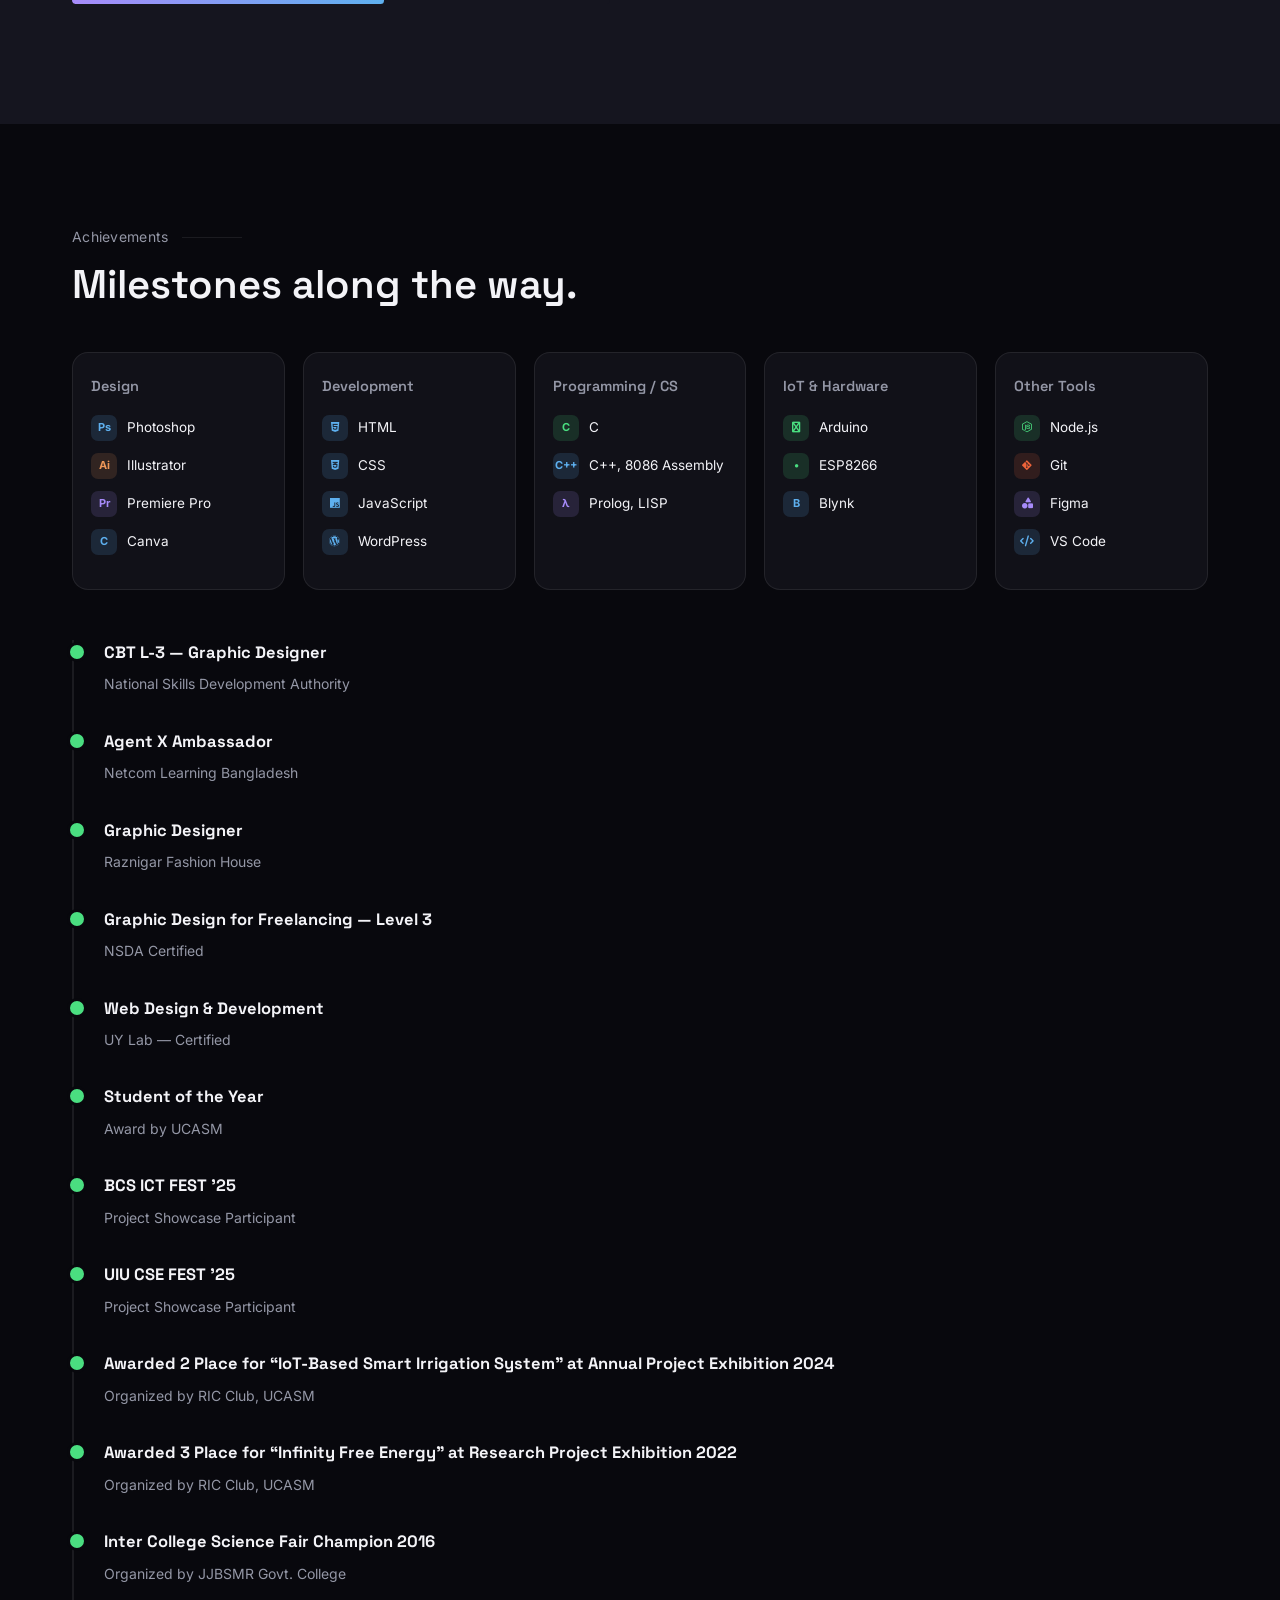
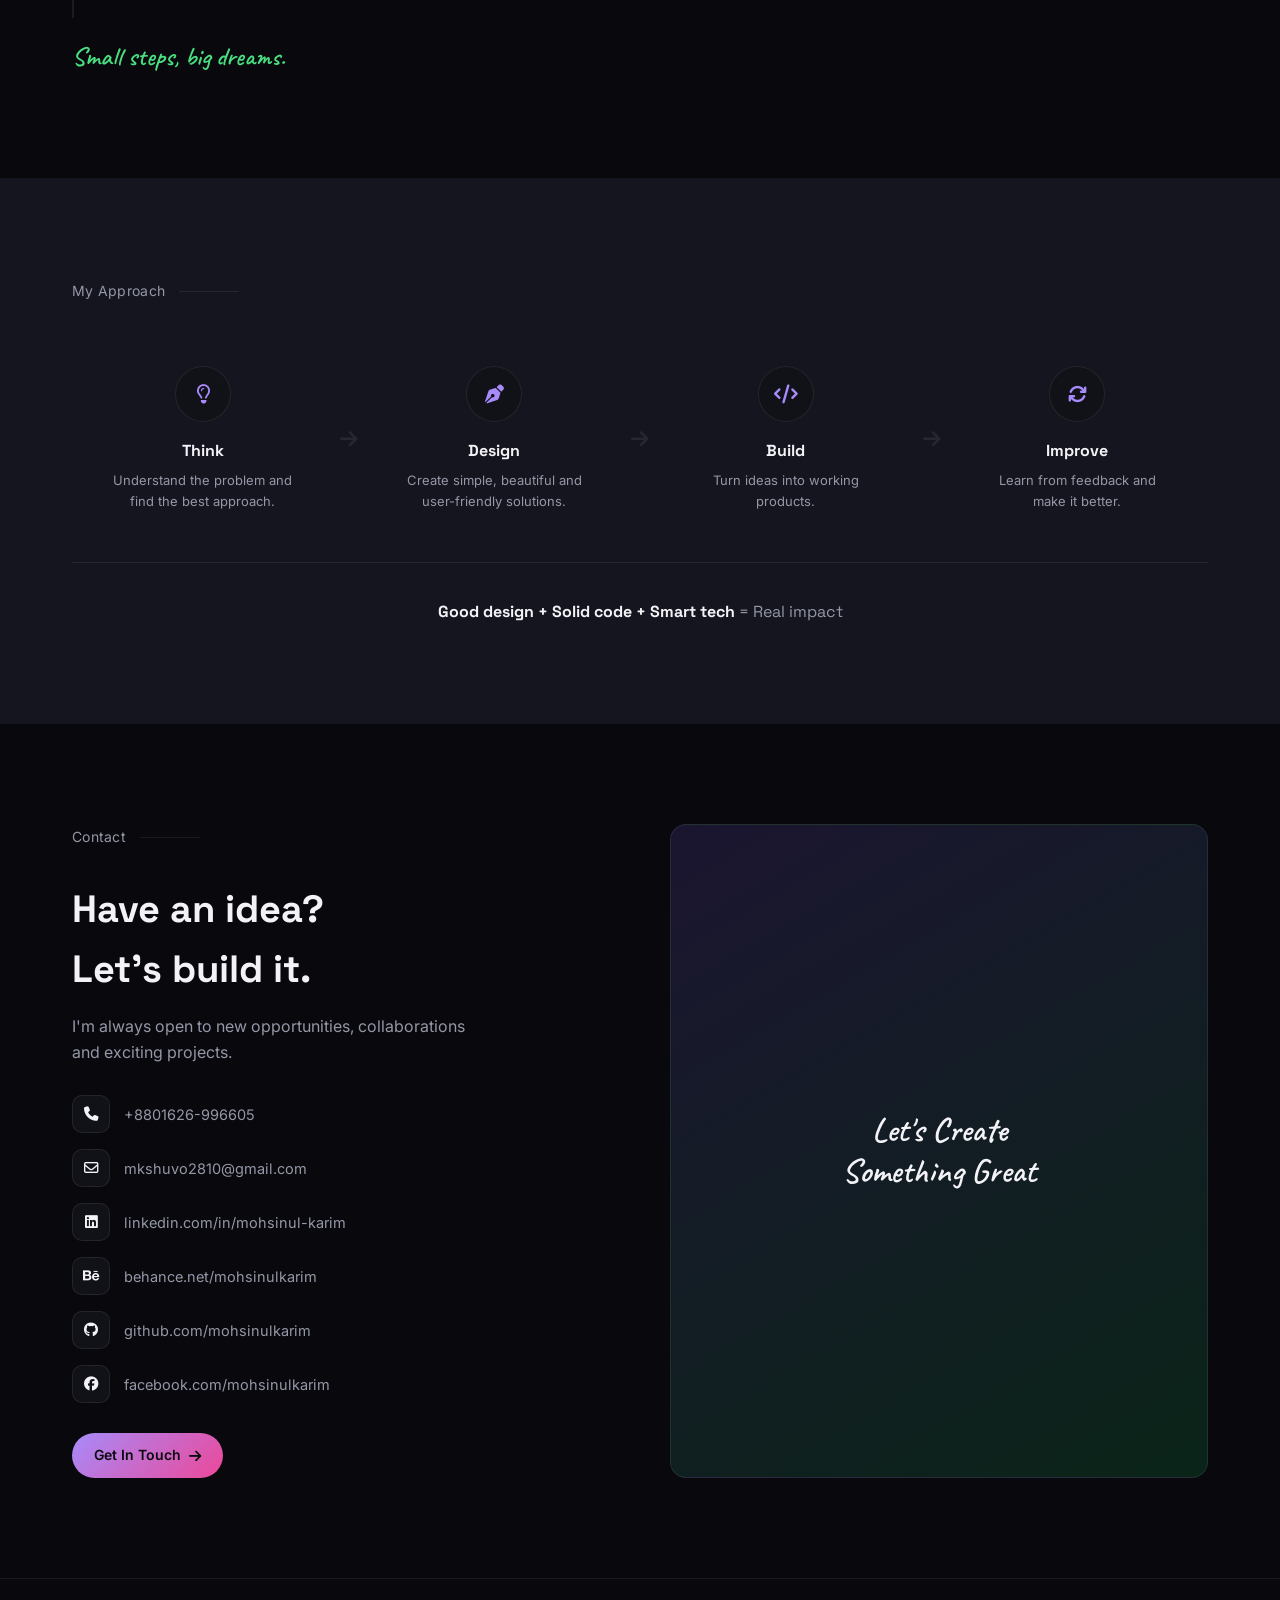
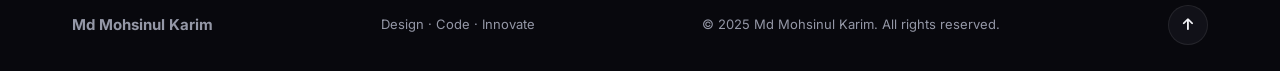
==== commit 799ba6ed: "CBT comment" ====
--- a/index.html
+++ b/index.html
@@ -264,7 +264,7 @@
     </div>
 
     <div class="timeline">
-      <div class="timeline-item"><h4>CBT&A Level 4</h4><span>NSDA Certified</span></div>
+      <!-- <div class="timeline-item"><h4>CBT&A Level 4</h4><span>NSDA Certified</span></div> -->
       <div class="timeline-item"><h4>CBT L-3 — Graphic Designer</h4><span>National Skills Development Authority</span></div>
       <div class="timeline-item"><h4>Agent X Ambassador</h4><span>Netcom Learning Bangladesh</span></div>
       <div class="timeline-item"><h4>Graphic Designer</h4><span>Raznigar Fashion House</span></div>
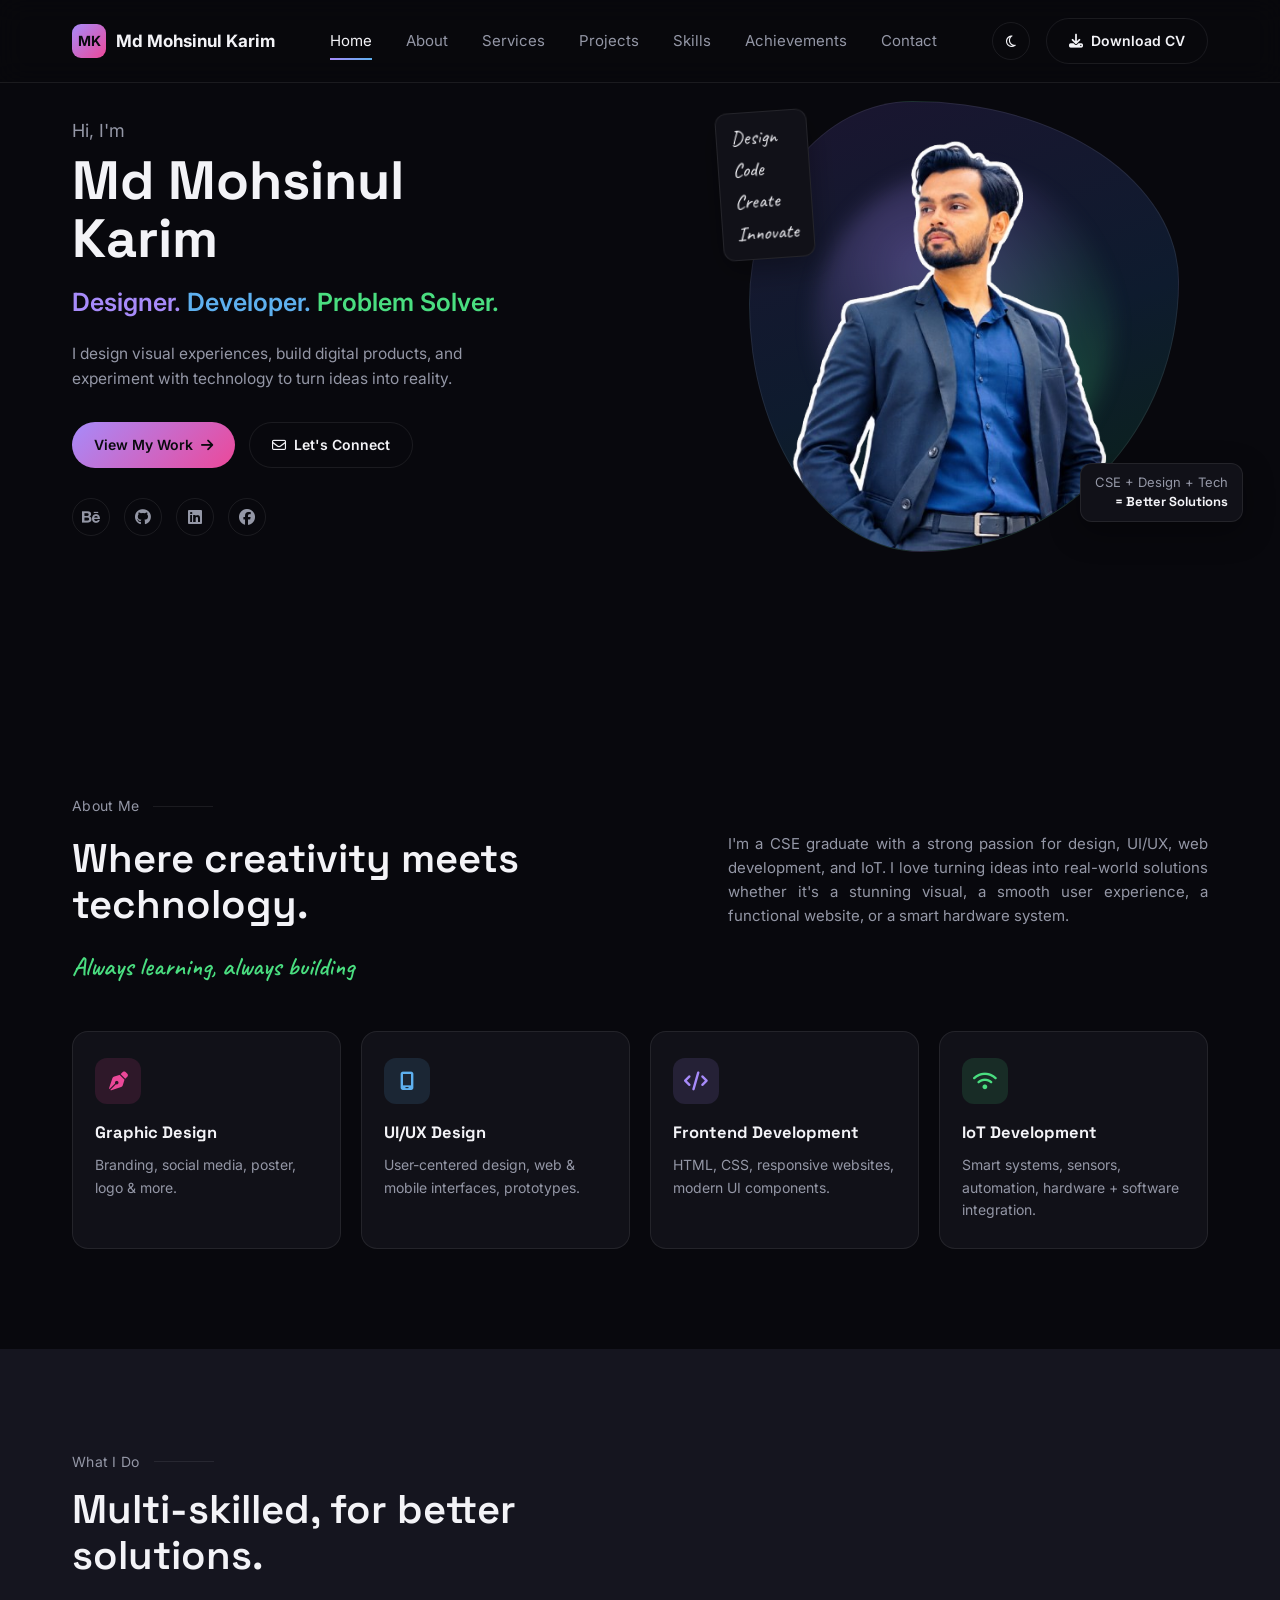
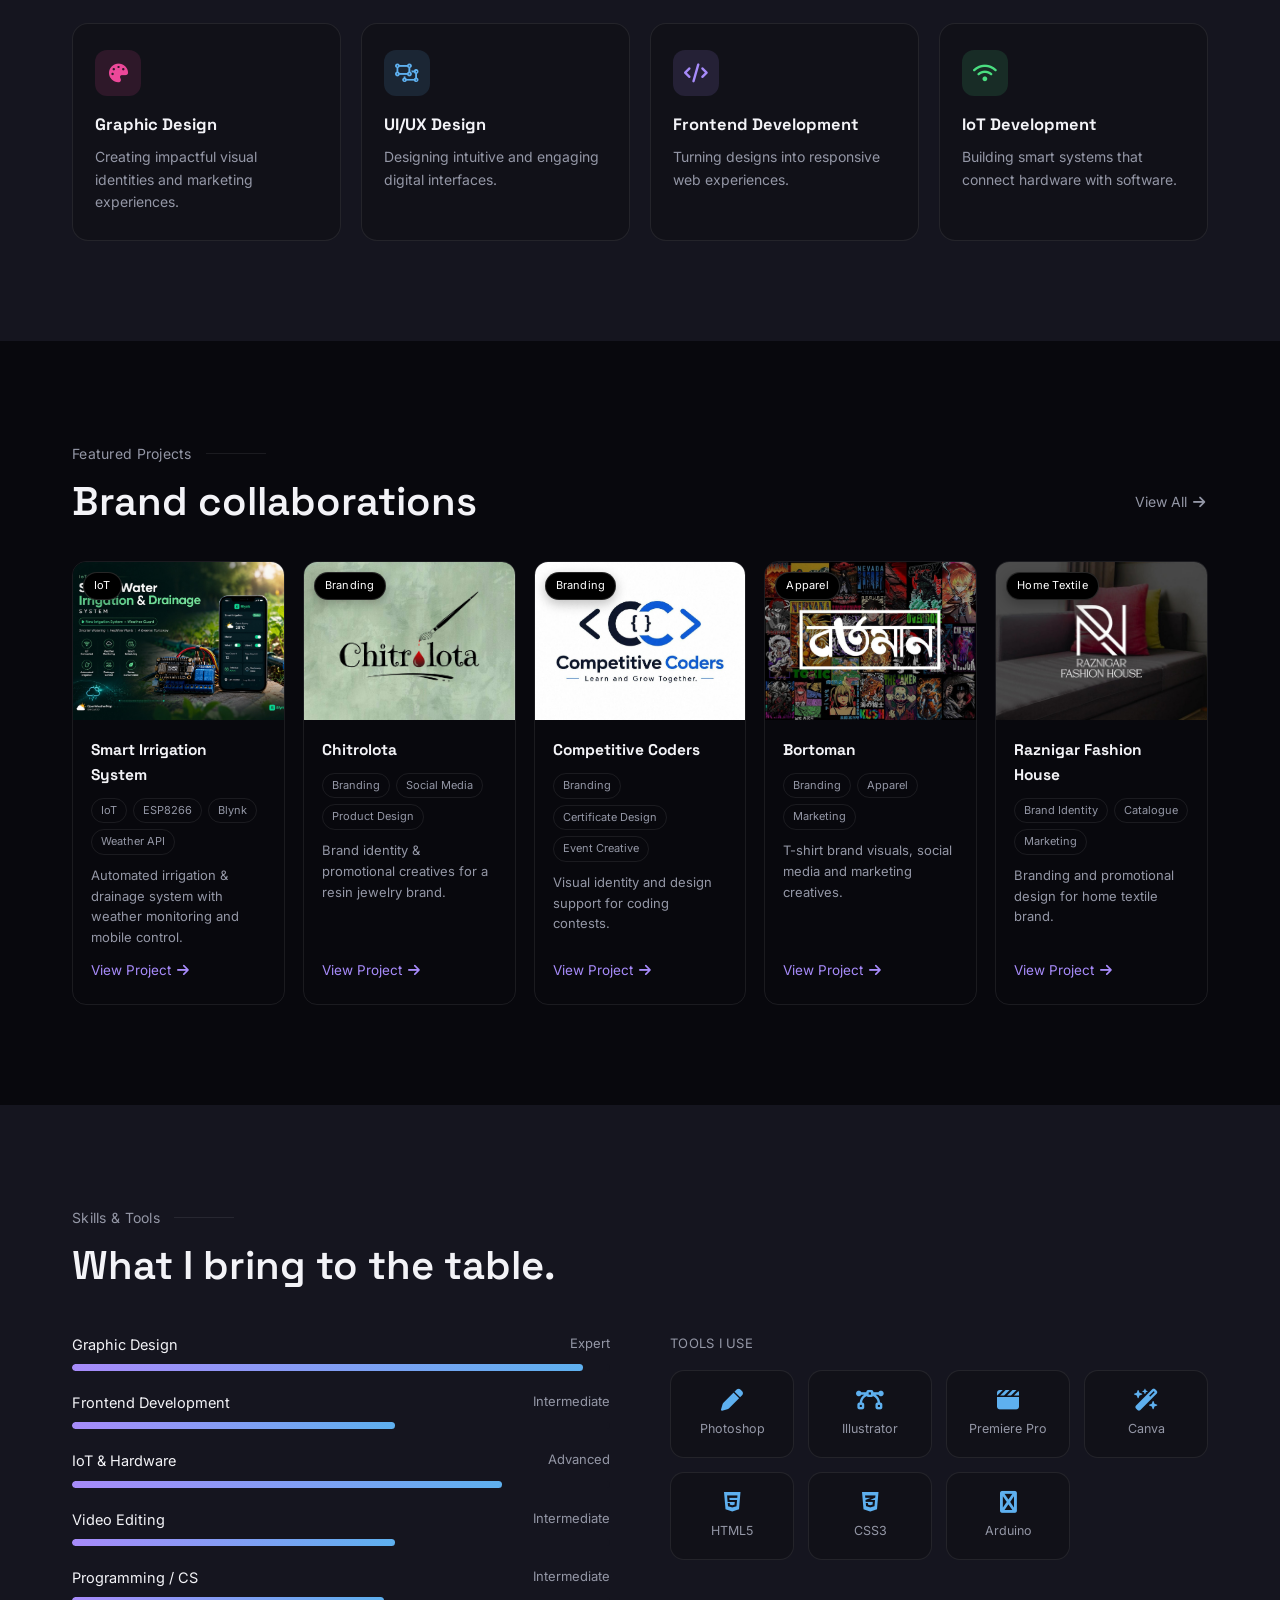
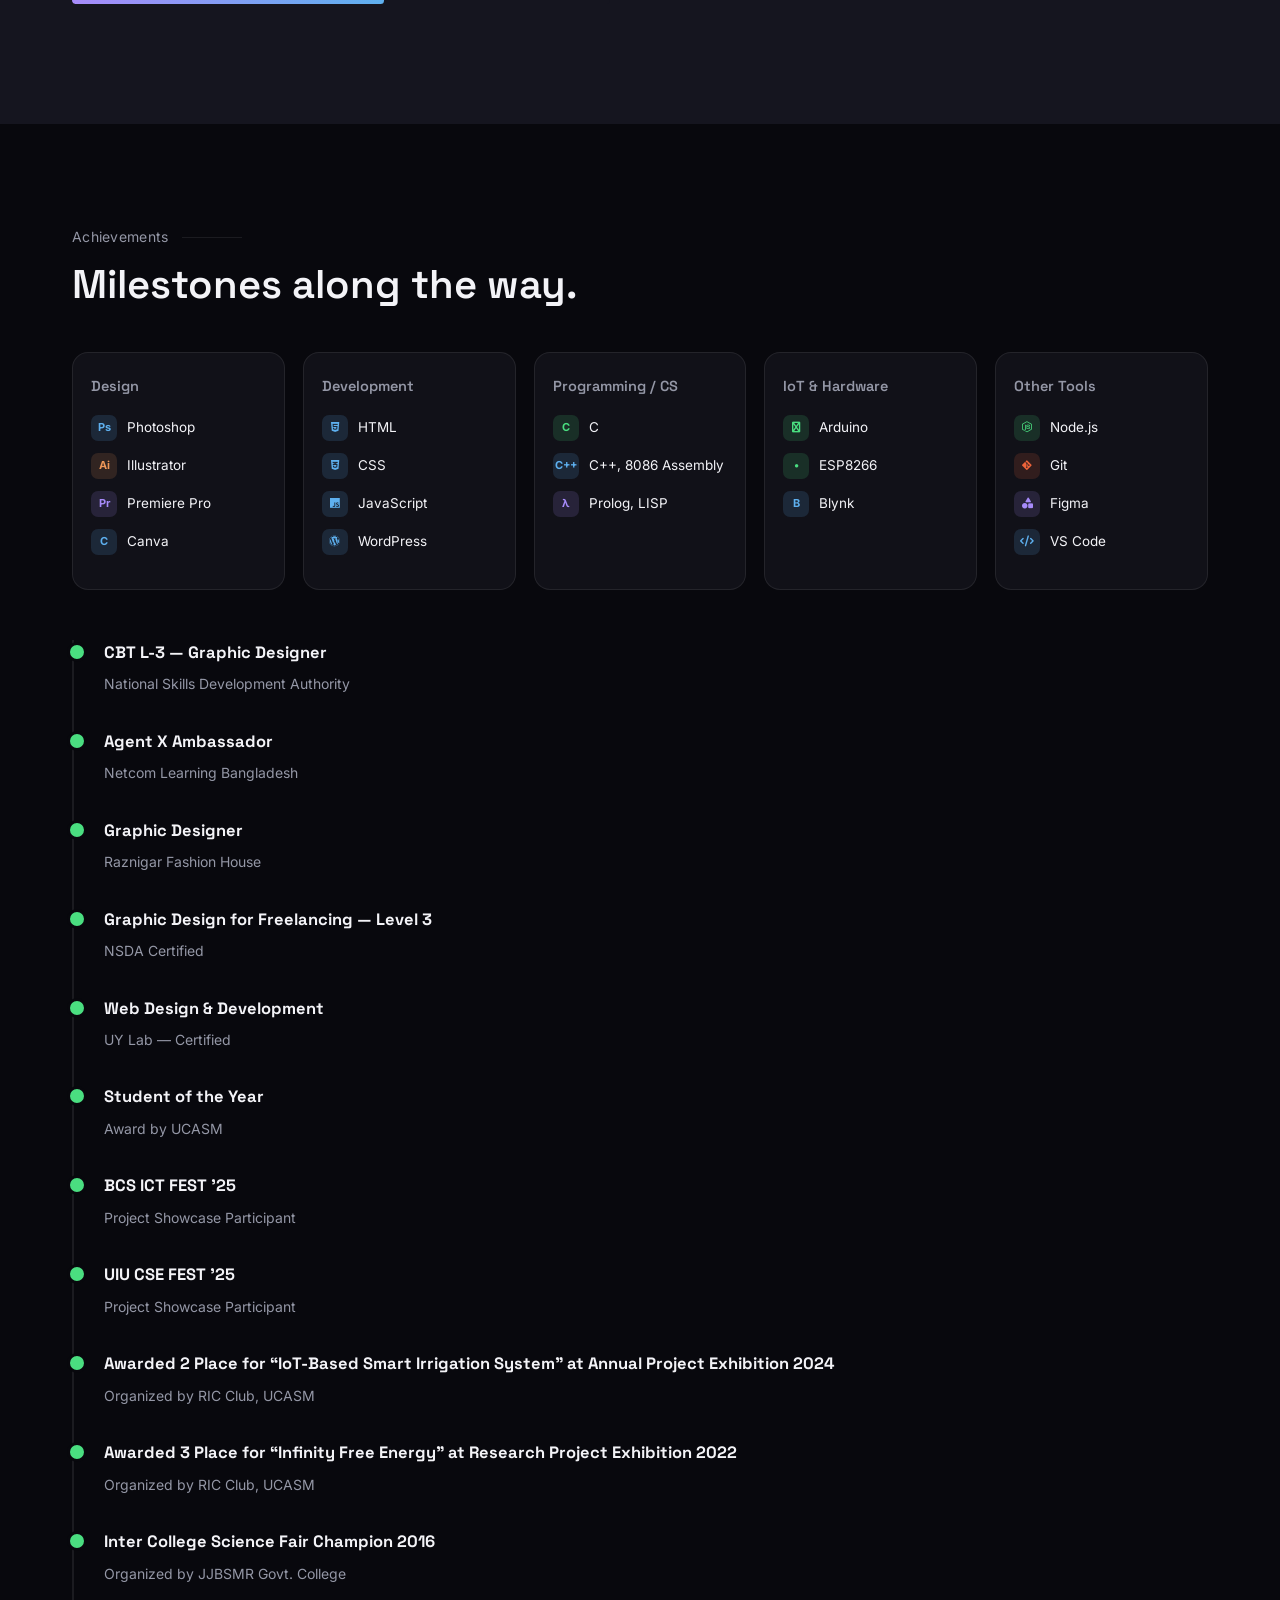
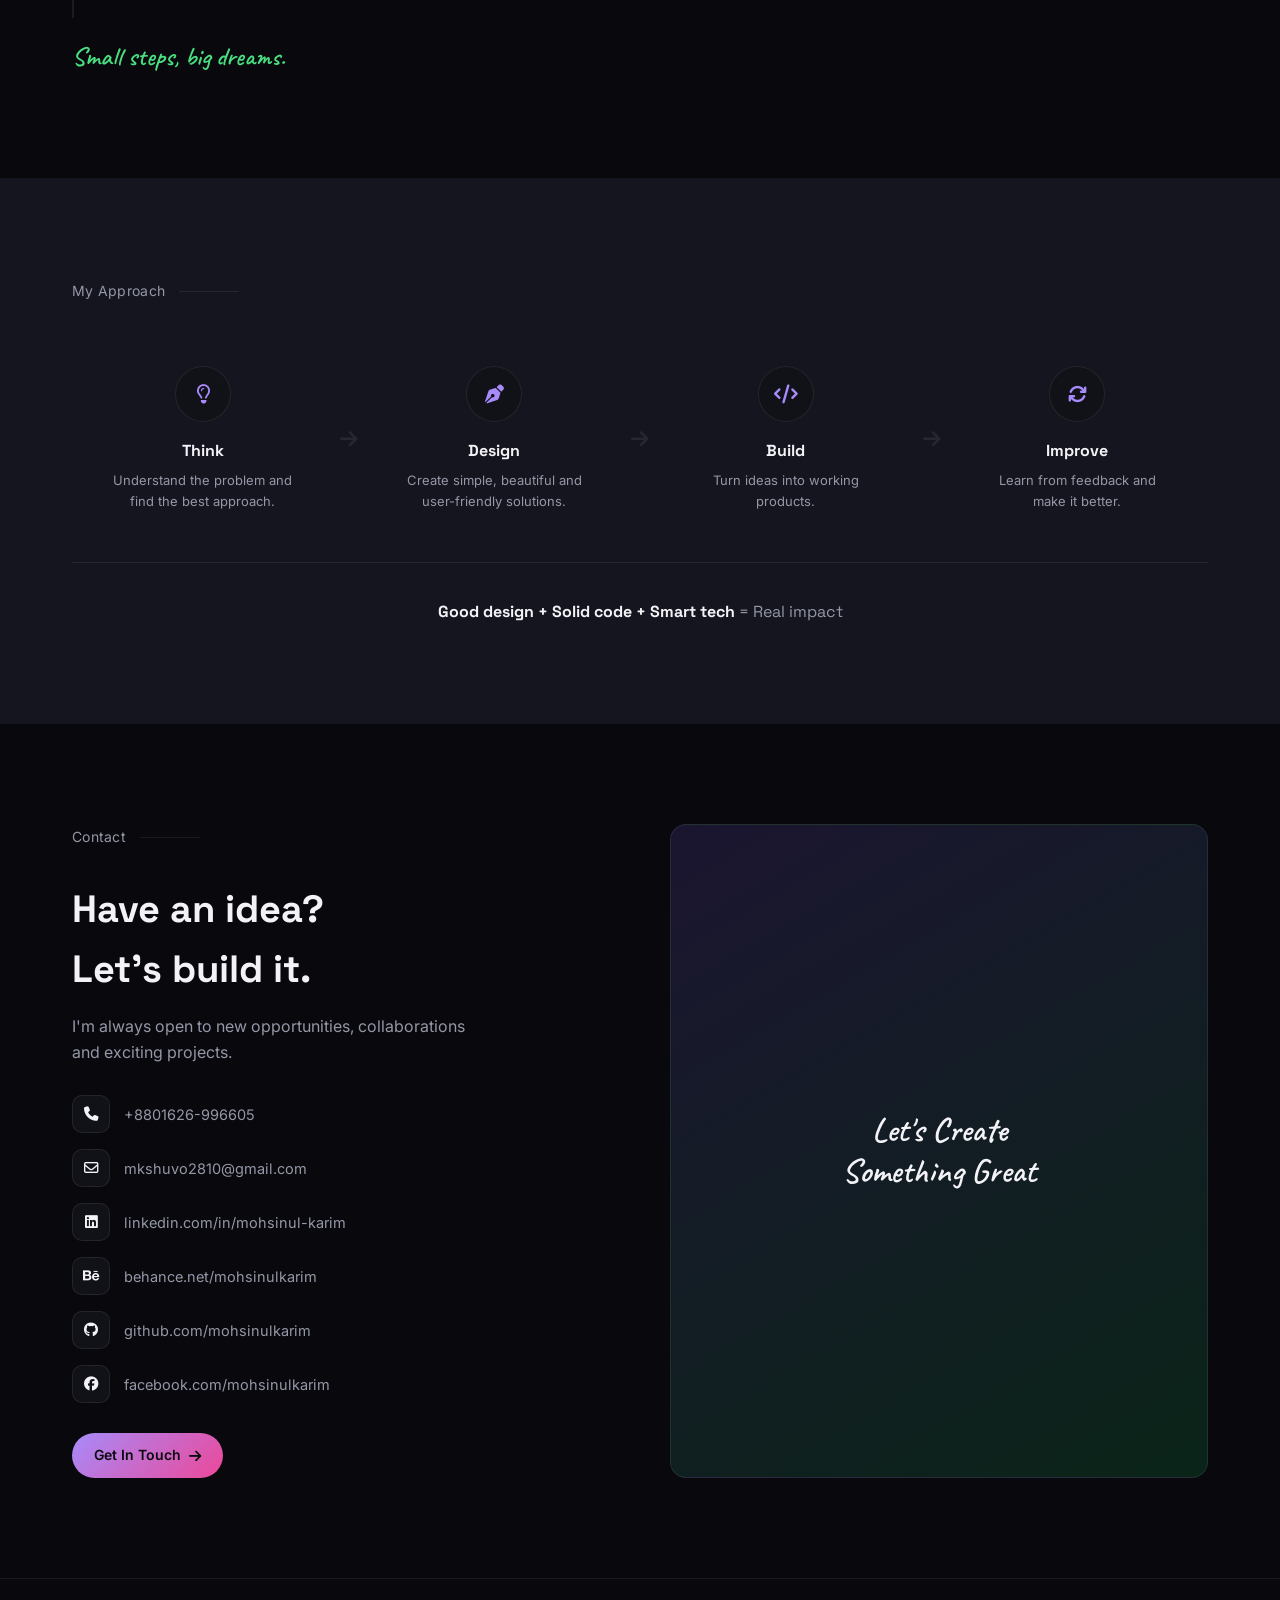
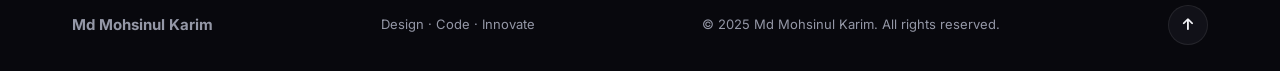
==== commit 134136a1: "irrigation part update" ====
--- a/index.html
+++ b/index.html
@@ -149,7 +149,7 @@
           <h4>Smart Irrigation System</h4>
           <div class="tag-row"><span class="tag">IoT</span><span class="tag">ESP8266</span><span class="tag">Blynk</span><span class="tag">Weather API</span></div>
           <p>Automated irrigation & drainage system with weather monitoring and mobile control.</p>
-          <a href="#" class="proj-link" target="_blank" rel="noopener noreferrer">View Project <i class="fa-solid fa-arrow-right"></i></a>
+          <a href="iot-demo.html" class="proj-link">View Project <i class="fa-solid fa-arrow-right"></i></a>
         </div>
       </div>
       <div class="proj-card" data-cat="design">
--- a/style.css
+++ b/style.css
@@ -950,4 +950,638 @@
     border-radius:999px;
     background:var(--panel);
   }
+}
+
+/* ---------- HERO ROLE TEXT REVEAL ---------- */
+
+.hero .role{
+  overflow:hidden;
+}
+
+.hero .role span{
+  display:inline-block;
+  opacity:0;
+  transform:translateY(25px);
+  animation:roleReveal .7s cubic-bezier(.22,1,.36,1) forwards;
+}
+
+.hero .role span:nth-child(1){
+  animation-delay:.15s;
+}
+
+.hero .role span:nth-child(2){
+  animation-delay:.3s;
+}
+
+.hero .role span:nth-child(3){
+  animation-delay:.45s;
+}
+
+@keyframes roleReveal{
+  from{
+    opacity:0;
+    transform:translateY(25px);
+  }
+
+  to{
+    opacity:1;
+    transform:translateY(0);
+  }
+}
+
+@media (prefers-reduced-motion:reduce){
+  .hero .role span{
+    opacity:1;
+    transform:none;
+    animation:none;
+  }
+}
+
+/* =========================================================
+   SMART IRRIGATION — DEDICATED DEMO PAGE
+   ========================================================= */
+
+.iot-demo-page{
+  padding-top:120px;
+  min-height:100vh;
+  overflow:hidden;
+}
+
+
+/* ---------- INTRO ---------- */
+
+.iot-demo-intro{
+  max-width:760px;
+  margin-bottom:48px;
+}
+
+.iot-demo-intro h1{
+  font-size:clamp(44px,7vw,78px);
+  line-height:.98;
+  letter-spacing:-.045em;
+  margin:12px 0 20px;
+}
+
+.iot-demo-intro h1 span{
+  display:block;
+  background:var(--grad);
+  -webkit-background-clip:text;
+  background-clip:text;
+  color:transparent;
+}
+
+.iot-demo-intro > p:last-child{
+  max-width:650px;
+  color:var(--muted);
+  font-size:16px;
+  line-height:1.8;
+}
+
+
+/* ---------- MAIN DASHBOARD ---------- */
+
+.iot-dashboard-page{
+  position:relative;
+  background:var(--panel);
+  border:1px solid var(--line);
+  border-radius:24px;
+  padding:24px;
+  box-shadow:0 25px 70px rgba(0,0,0,.20);
+}
+
+
+/* ---------- LIVE BAR ---------- */
+
+.iot-live-bar{
+  display:flex;
+  align-items:center;
+  justify-content:space-between;
+  gap:20px;
+  padding:14px 16px;
+  margin-bottom:18px;
+  border:1px solid var(--line);
+  border-radius:14px;
+  background:var(--panel-2);
+}
+
+.iot-live-status,
+.iot-live-mode{
+  display:flex;
+  align-items:center;
+  gap:9px;
+  color:var(--muted);
+  font-size:12px;
+}
+
+.live-dot{
+  width:8px;
+  height:8px;
+  border-radius:50%;
+  background:var(--green);
+  box-shadow:0 0 12px rgba(74,222,128,.65);
+  animation:iotLivePulse 1.5s ease-in-out infinite;
+}
+
+.iot-live-mode i{
+  color:var(--purple);
+}
+
+@keyframes iotLivePulse{
+  0%,100%{
+    opacity:1;
+    transform:scale(1);
+  }
+
+  50%{
+    opacity:.45;
+    transform:scale(.75);
+  }
+}
+
+
+/* ---------- WEATHER ---------- */
+
+.iot-weather-card{
+  display:flex;
+  align-items:center;
+  justify-content:space-between;
+  gap:20px;
+  padding:22px;
+  margin-bottom:36px;
+  border:1px solid var(--line);
+  border-radius:18px;
+  background:
+    linear-gradient(
+      135deg,
+      rgba(124,58,237,.10),
+      rgba(37,99,235,.06),
+      transparent
+    ),
+    var(--panel-2);
+}
+
+.iot-weather-main{
+  display:flex;
+  align-items:center;
+  gap:15px;
+}
+
+.iot-weather-icon{
+  width:54px;
+  height:54px;
+  display:flex;
+  align-items:center;
+  justify-content:center;
+  border-radius:15px;
+  background:rgba(37,99,235,.12);
+  color:var(--blue);
+  font-size:22px;
+}
+
+.iot-weather-main span{
+  display:block;
+  color:var(--muted);
+  font-size:11px;
+  margin-bottom:3px;
+}
+
+.iot-weather-main h3{
+  color:var(--text);
+  font-size:17px;
+}
+
+.iot-temperature{
+  display:flex;
+  flex-direction:column;
+  align-items:flex-end;
+}
+
+.iot-temperature strong{
+  color:var(--text);
+  font-family:'Space Grotesk',sans-serif;
+  font-size:30px;
+  line-height:1;
+}
+
+.iot-temperature span{
+  color:var(--muted);
+  font-size:11px;
+  margin-top:5px;
+}
+
+
+/* ---------- SECTION HEADING ---------- */
+
+.iot-demo-heading{
+  display:flex;
+  align-items:flex-end;
+  justify-content:space-between;
+  gap:20px;
+  margin-bottom:18px;
+}
+
+.iot-demo-heading h2{
+  margin-top:5px;
+}
+
+.iot-demo-heading > span{
+  color:var(--muted);
+  font-size:11px;
+  padding:7px 11px;
+  border:1px solid var(--line);
+  border-radius:999px;
+}
+
+
+/* ---------- VALVES ---------- */
+
+.iot-valves-page{
+  display:grid;
+  grid-template-columns:repeat(4,1fr);
+  gap:14px;
+}
+
+.iot-valve-page{
+  position:relative;
+  min-height:245px;
+  padding:18px;
+  border:1px solid var(--line);
+  border-radius:18px;
+  background:var(--panel-2);
+  color:var(--text);
+  text-align:left;
+  cursor:pointer;
+  font-family:inherit;
+  transition:
+    transform .3s ease,
+    border-color .3s ease,
+    box-shadow .3s ease,
+    background-color .3s ease;
+}
+
+.iot-valve-page:hover{
+  transform:translateY(-6px);
+  border-color:rgba(124,58,237,.35);
+  box-shadow:0 18px 35px rgba(0,0,0,.14);
+}
+
+.iot-valve-page.active{
+  border-color:rgba(74,222,128,.42);
+  background:
+    radial-gradient(
+      circle at 50% 35%,
+      rgba(74,222,128,.09),
+      transparent 55%
+    ),
+    var(--panel-2);
+  box-shadow:
+    0 0 0 1px rgba(74,222,128,.05),
+    0 15px 35px rgba(74,222,128,.07);
+}
+
+.valve-top{
+  display:flex;
+  align-items:center;
+  justify-content:space-between;
+}
+
+.valve-number{
+  color:var(--muted);
+  font-size:11px;
+  font-family:'Space Grotesk',sans-serif;
+  letter-spacing:.08em;
+}
+
+.valve-state{
+  padding:5px 8px;
+  border-radius:999px;
+  background:rgba(148,151,166,.10);
+  color:var(--muted);
+  font-size:9px;
+  font-weight:600;
+}
+
+.iot-valve-page.active .valve-state{
+  background:rgba(74,222,128,.12);
+  color:var(--green);
+}
+
+.valve-water{
+  width:62px;
+  height:62px;
+  margin:30px auto 18px;
+  display:flex;
+  align-items:center;
+  justify-content:center;
+  border-radius:50%;
+  background:rgba(148,151,166,.09);
+  color:var(--muted);
+  font-size:21px;
+  transition:
+    background-color .3s ease,
+    color .3s ease,
+    box-shadow .3s ease,
+    transform .3s ease;
+}
+
+.iot-valve-page.active .valve-water{
+  background:rgba(74,222,128,.13);
+  color:var(--green);
+  box-shadow:0 0 28px rgba(74,222,128,.14);
+  animation:waterDropPulse 1.7s ease-in-out infinite;
+}
+
+@keyframes waterDropPulse{
+  0%,100%{
+    transform:scale(1);
+  }
+
+  50%{
+    transform:scale(1.08);
+  }
+}
+
+.iot-valve-page h3{
+  text-align:center;
+  font-size:15px;
+}
+
+.iot-valve-page > p{
+  text-align:center;
+  margin-top:4px;
+  color:var(--muted);
+  font-size:11px;
+}
+
+.valve-runtime{
+  display:flex;
+  justify-content:space-between;
+  align-items:center;
+  margin-top:22px;
+  padding-top:12px;
+  border-top:1px solid var(--line);
+}
+
+.valve-runtime span{
+  color:var(--muted);
+  font-size:10px;
+}
+
+.valve-runtime strong{
+  color:var(--text);
+  font-size:11px;
+}
+
+
+/* ---------- INFO CARDS ---------- */
+
+.iot-info-grid{
+  display:grid;
+  grid-template-columns:repeat(4,1fr);
+  gap:14px;
+  margin-top:22px;
+}
+
+.iot-info-card{
+  display:flex;
+  align-items:center;
+  gap:12px;
+  padding:17px;
+  border:1px solid var(--line);
+  border-radius:15px;
+  background:var(--panel-2);
+}
+
+.iot-info-card > i{
+  width:38px;
+  height:38px;
+  display:flex;
+  align-items:center;
+  justify-content:center;
+  border-radius:11px;
+  background:rgba(124,58,237,.10);
+  color:var(--purple);
+}
+
+.iot-info-card span{
+  display:block;
+  color:var(--muted);
+  font-size:10px;
+  margin-bottom:3px;
+}
+
+.iot-info-card strong{
+  display:block;
+  color:var(--text);
+  font-size:13px;
+}
+
+
+/* ---------- PROGRESS ---------- */
+
+.iot-progress-page{
+  margin-top:22px;
+  padding:19px;
+  border:1px solid var(--line);
+  border-radius:15px;
+  background:var(--panel-2);
+}
+
+.iot-progress-head{
+  display:flex;
+  justify-content:space-between;
+  align-items:center;
+  gap:15px;
+  margin-bottom:11px;
+}
+
+.iot-progress-head div{
+  display:flex;
+  align-items:center;
+  gap:12px;
+}
+
+.iot-progress-head span{
+  color:var(--muted);
+  font-size:11px;
+}
+
+.iot-progress-head strong{
+  color:var(--green);
+  font-size:13px;
+}
+
+.iot-progress-bar{
+  height:8px;
+  border-radius:999px;
+  background:rgba(148,151,166,.12);
+  overflow:hidden;
+}
+
+.iot-progress-bar span{
+  display:block;
+  height:100%;
+  border-radius:999px;
+  background:linear-gradient(
+    90deg,
+    var(--green),
+    var(--blue),
+    var(--purple)
+  );
+  box-shadow:0 0 16px rgba(37,99,235,.25);
+}
+
+
+/* ---------- SYSTEM NOTE ---------- */
+
+.iot-system-note{
+  display:flex;
+  align-items:flex-start;
+  gap:10px;
+  margin-top:18px;
+  padding:14px 16px;
+  border:1px dashed var(--line);
+  border-radius:13px;
+  color:var(--muted);
+  background:rgba(148,151,166,.035);
+}
+
+.iot-system-note i{
+  margin-top:2px;
+  color:var(--blue);
+}
+
+.iot-system-note p{
+  font-size:11px;
+  line-height:1.6;
+}
+
+
+/* ---------- LIGHT MODE ---------- */
+
+body.light .iot-dashboard-page{
+  box-shadow:0 25px 60px rgba(20,20,40,.08);
+}
+
+body.light .iot-valve-page,
+body.light .iot-info-card,
+body.light .iot-progress-page,
+body.light .iot-weather-card,
+body.light .iot-live-bar{
+  border-color:rgba(17,17,22,.10);
+}
+
+
+/* ---------- TABLET ---------- */
+
+@media(max-width:968px){
+
+  .iot-demo-page{
+    padding-top:105px;
+  }
+
+  .iot-valves-page{
+    grid-template-columns:repeat(2,1fr);
+  }
+
+  .iot-info-grid{
+    grid-template-columns:repeat(2,1fr);
+  }
+
+}
+
+
+/* ---------- MOBILE ---------- */
+
+@media(max-width:560px){
+
+  .iot-demo-page{
+    padding-top:95px;
+  }
+
+  .iot-demo-intro{
+    margin-bottom:32px;
+  }
+
+  .iot-demo-intro h1{
+    font-size:46px;
+  }
+
+  .iot-demo-intro > p:last-child{
+    font-size:14px;
+    line-height:1.7;
+  }
+
+  .iot-dashboard-page{
+    padding:14px;
+    border-radius:18px;
+  }
+
+  .iot-live-bar{
+    flex-direction:column;
+    align-items:flex-start;
+    gap:9px;
+  }
+
+  .iot-weather-card{
+    padding:16px;
+  }
+
+  .iot-weather-icon{
+    width:45px;
+    height:45px;
+    font-size:18px;
+  }
+
+  .iot-temperature strong{
+    font-size:25px;
+  }
+
+  .iot-demo-heading{
+    align-items:flex-start;
+    flex-direction:column;
+    gap:10px;
+  }
+
+  .iot-valves-page{
+    grid-template-columns:1fr 1fr;
+    gap:10px;
+  }
+
+  .iot-valve-page{
+    min-height:220px;
+    padding:13px;
+  }
+
+  .valve-water{
+    width:50px;
+    height:50px;
+    margin:25px auto 15px;
+  }
+
+  .iot-info-grid{
+    grid-template-columns:1fr 1fr;
+    gap:10px;
+  }
+
+  .iot-info-card{
+    padding:12px;
+  }
+
+  .iot-info-card > i{
+    width:32px;
+    height:32px;
+    font-size:12px;
+  }
+
+  .iot-progress-head{
+    align-items:flex-start;
+    flex-direction:column;
+    gap:6px;
+  }
+
+  .iot-system-note{
+    font-size:10px;
+  }
+
 }
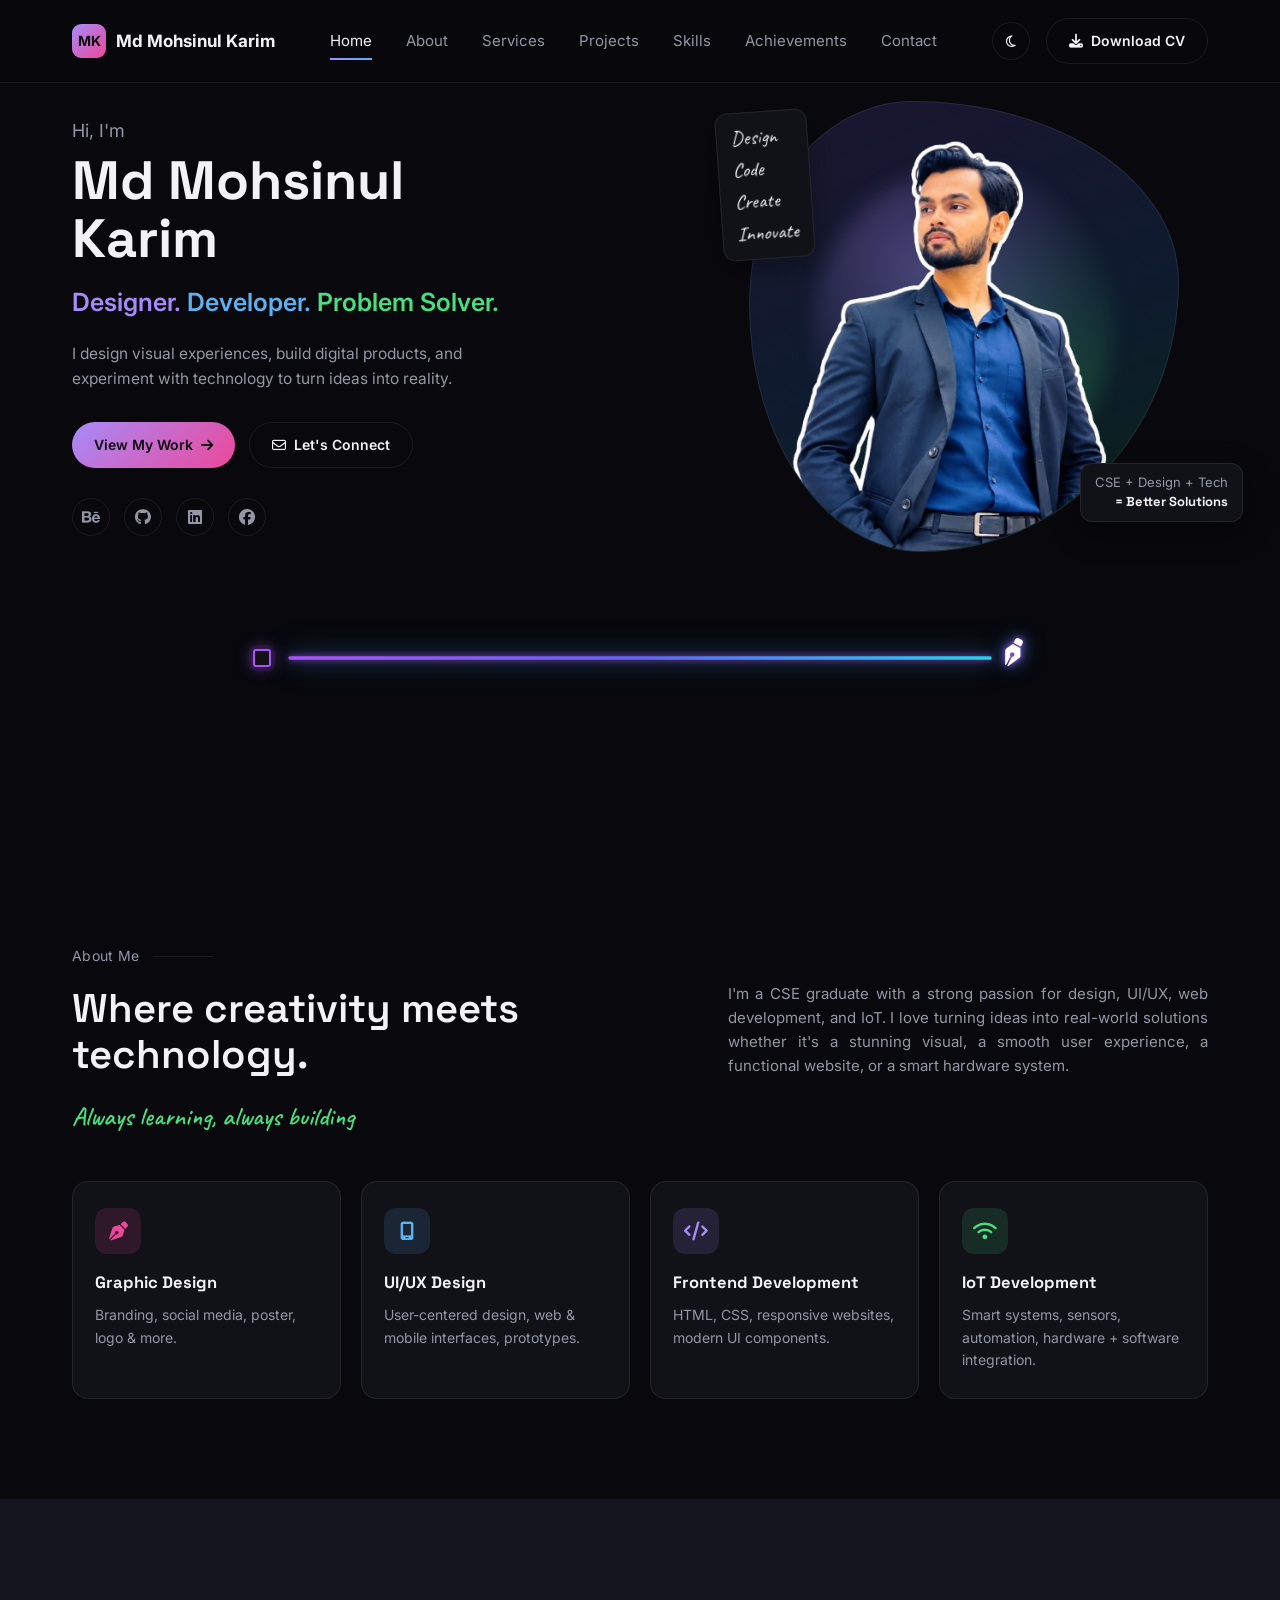
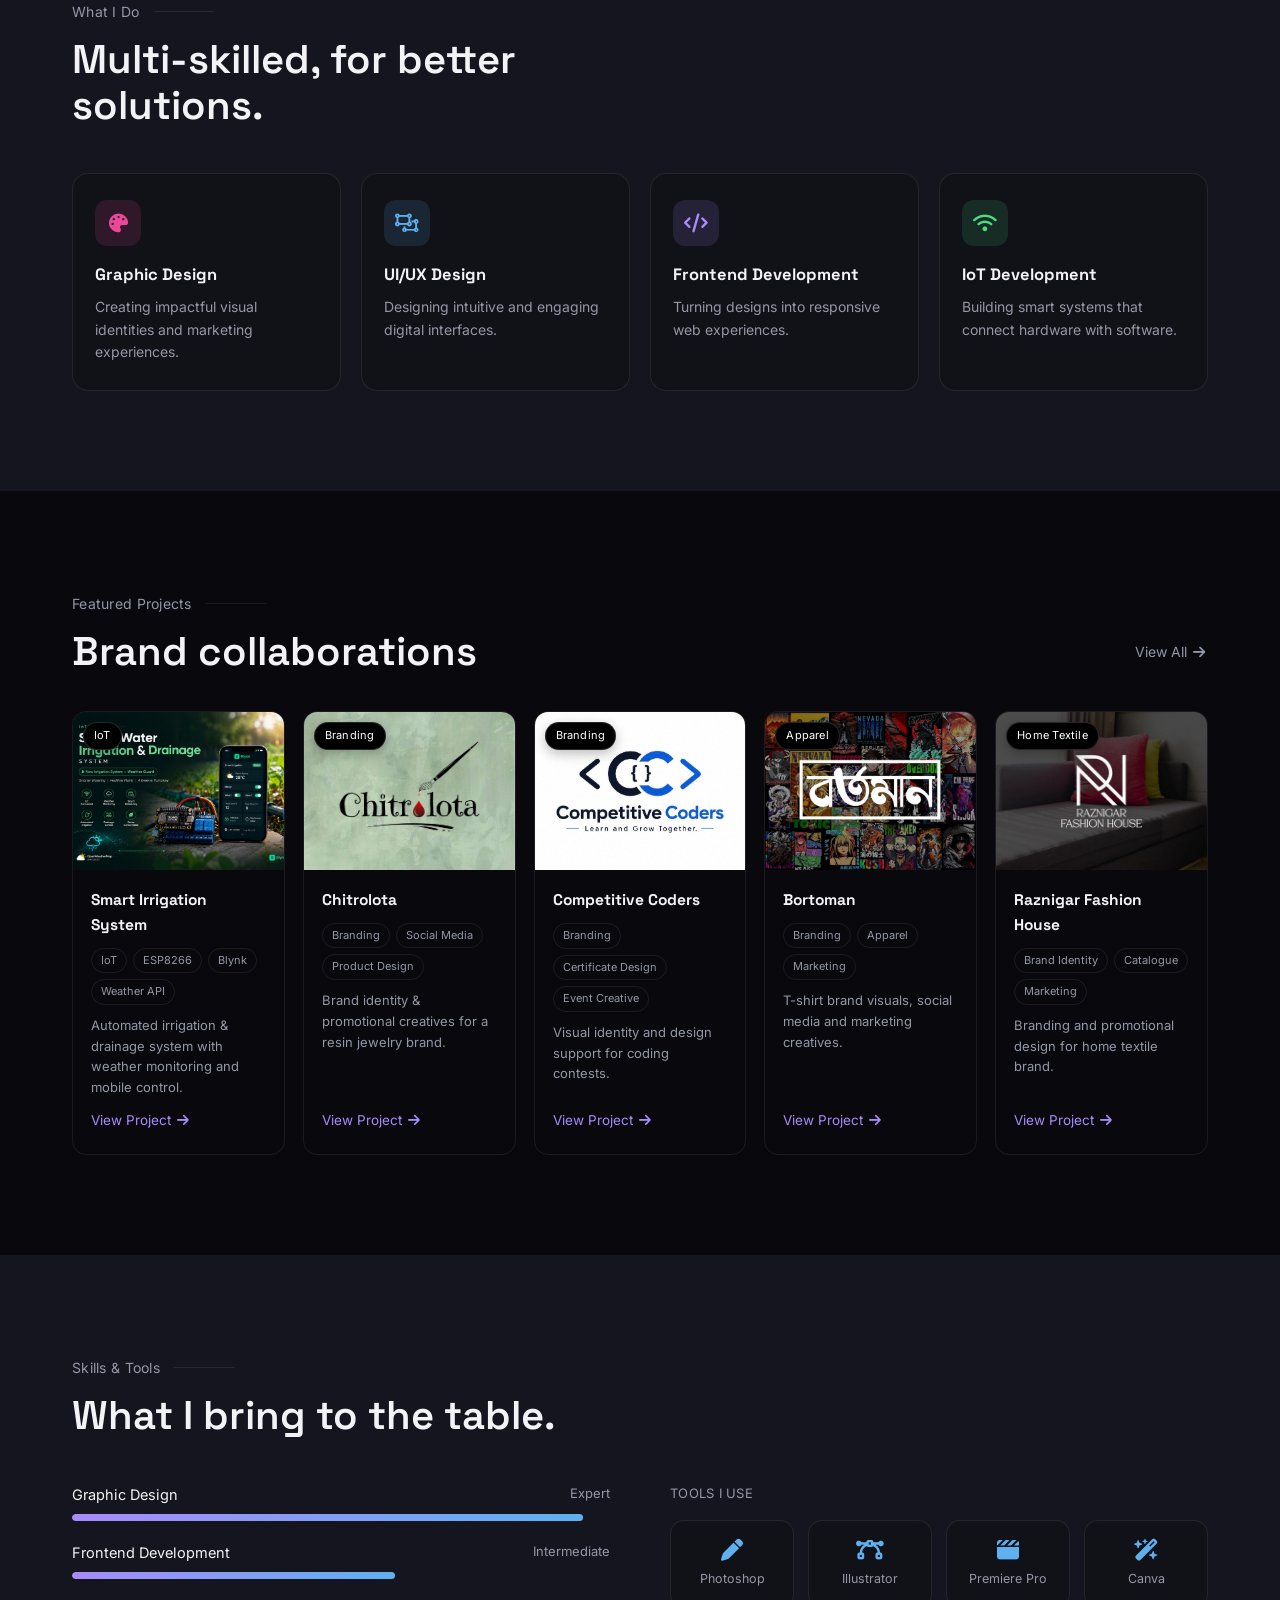
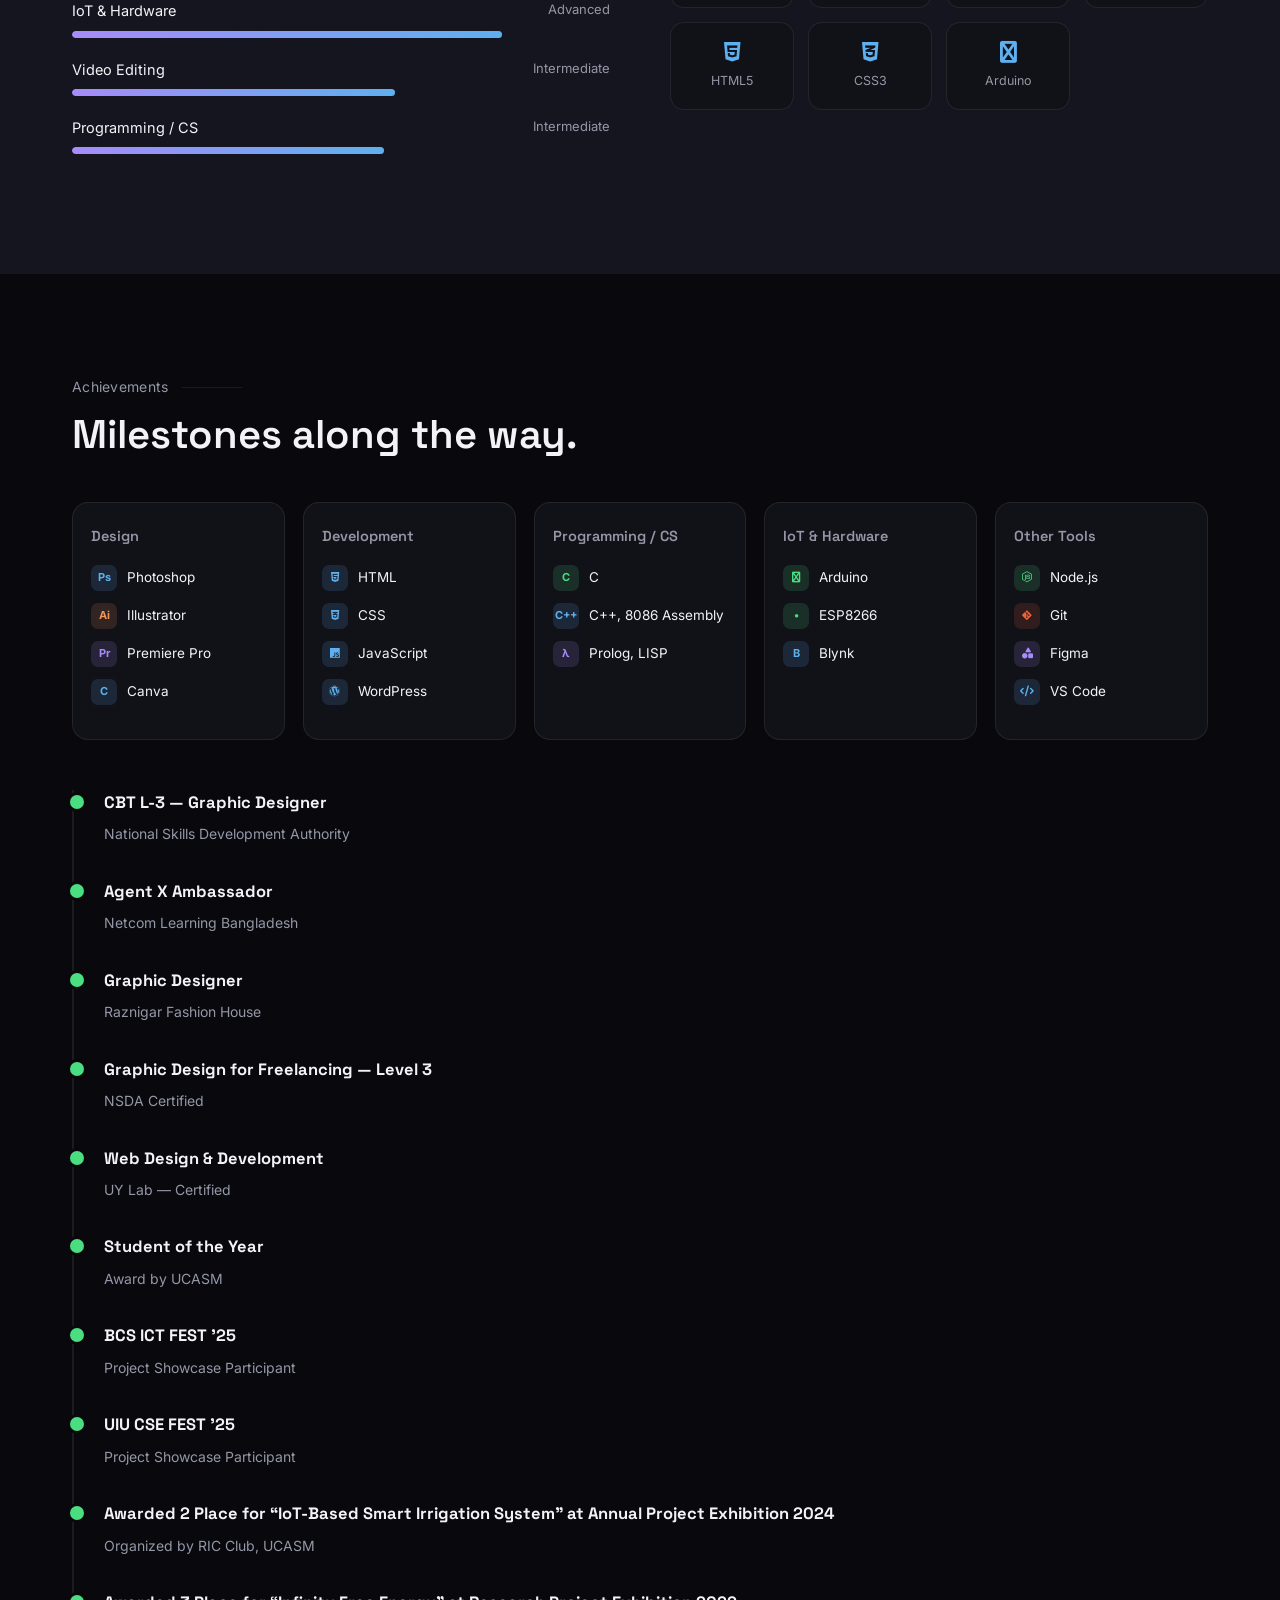
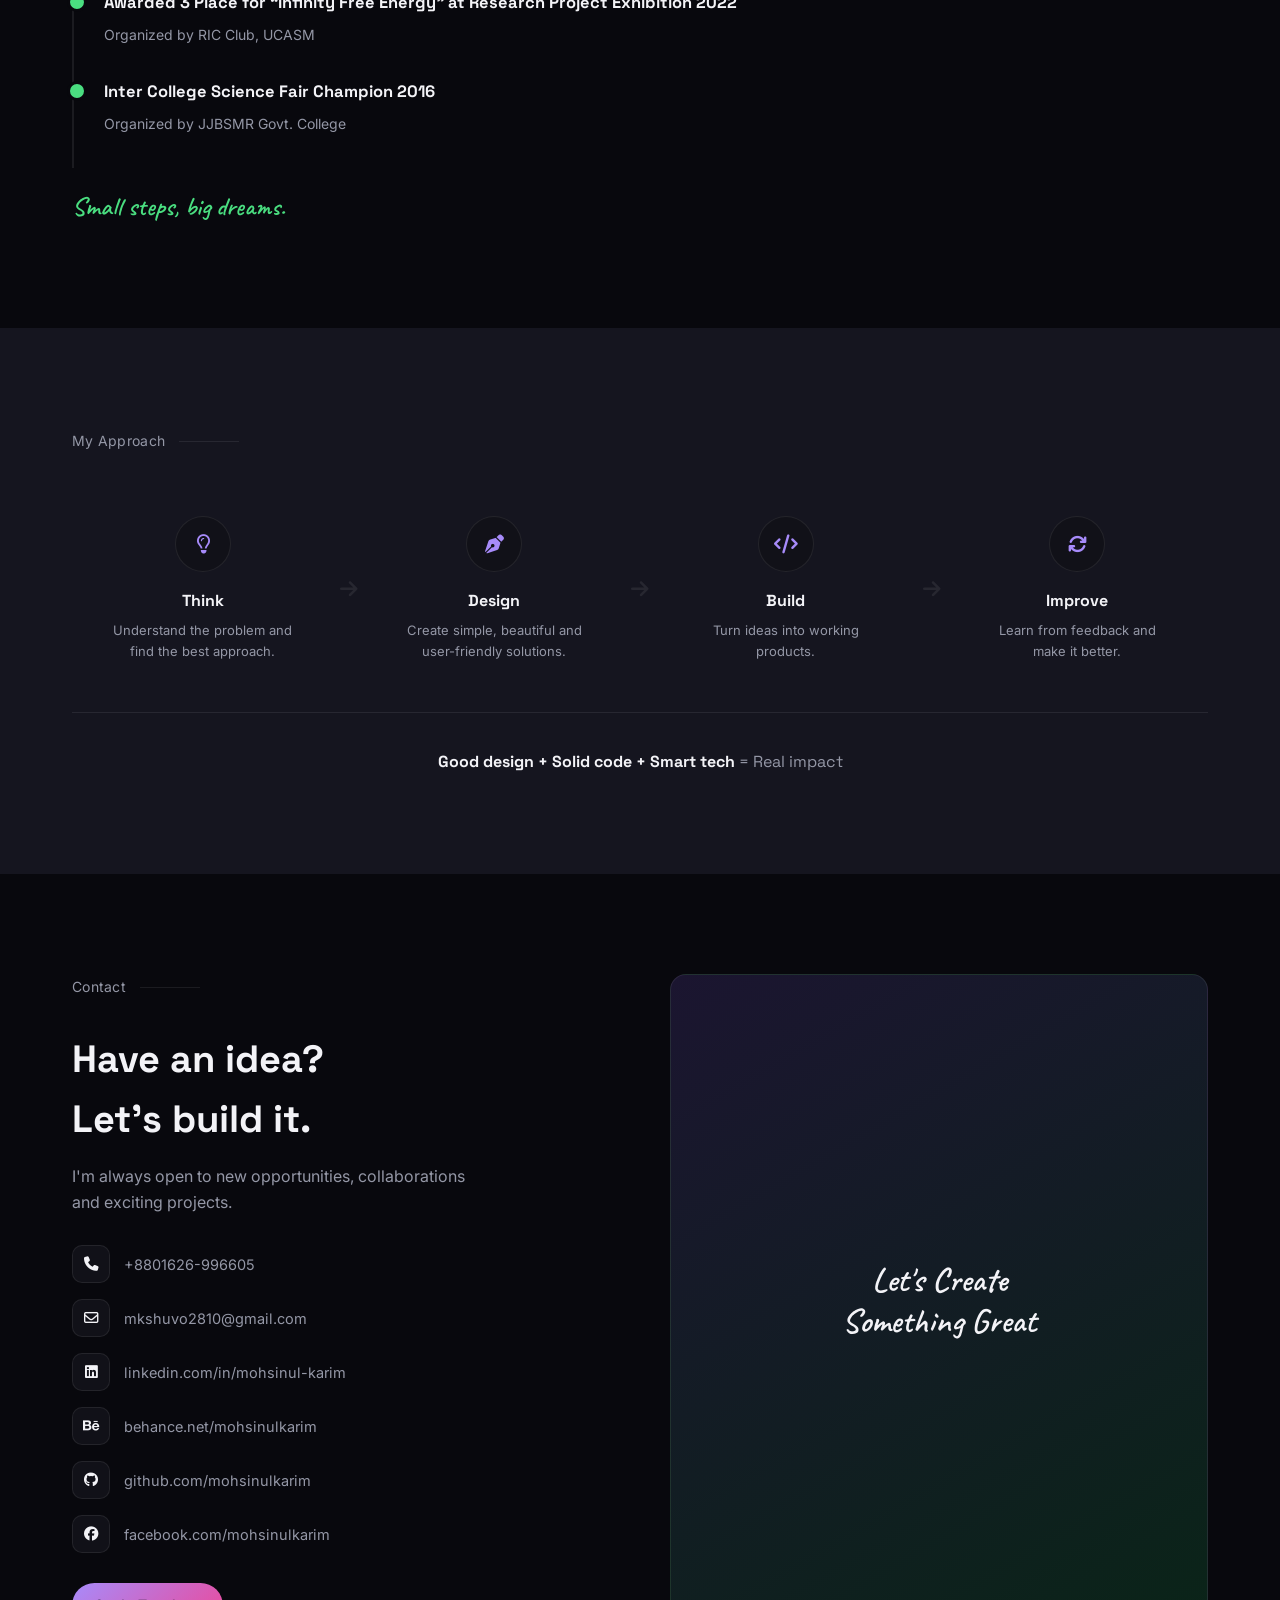
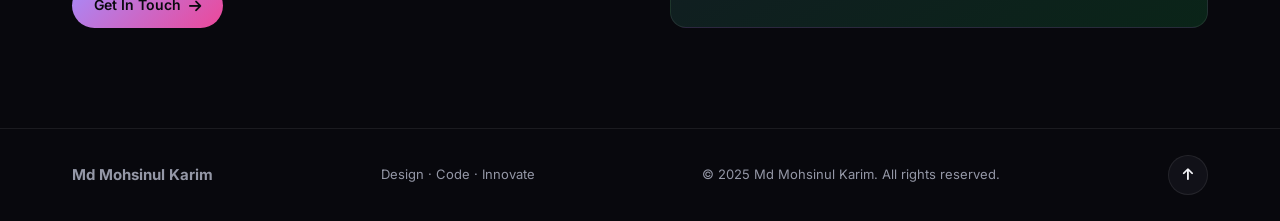
==== commit 98316dbb: "Straight line" ====
--- a/index.html
+++ b/index.html
@@ -64,6 +64,9 @@
       <button class="hamburger" id="openDrawer" aria-label="Open menu"><i class="fa-solid fa-bars"></i></button>
     </div>
   </nav>
+  <div class="scroll-progress">
+    <span id="scrollProgress"></span>
+  </div>
 </header>
 
 <!-- HERO -->
@@ -92,6 +95,66 @@
       <div class="float-tag t1">Design<br>Code<br>Create<br>Innovate</div>
       <div class="float-tag t2">CSE + Design + Tech<br><b>= Better Solutions</b></div>
     </div>
+  </div>
+  <!-- ELASTIC PEN TOOL LINE -->
+  <div class="elastic-pen-line" id="elasticPenLine">
+
+    <svg
+      class="elastic-svg"
+      viewBox="0 0 1000 180"
+      xmlns="http://www.w3.org/2000/svg"
+    >
+
+      <defs>
+
+        <linearGradient
+          id="elasticGradient"
+          gradientUnits="userSpaceOnUse"
+          x1="80"
+          y1="90"
+          x2="920"
+          y2="90"
+        >
+          <stop offset="0%" stop-color="#a855f7"/>
+          <stop offset="50%" stop-color="#6366f1"/>
+          <stop offset="100%" stop-color="#22d3ee"/>
+        </linearGradient>
+
+      </defs>
+
+
+      <!-- INVISIBLE DRAG AREA -->
+      <path
+        id="elasticHitPath"
+        class="elastic-hit-path"
+        d="M 80 90 C 350 90, 650 90, 920 90"
+      />
+
+
+      <!-- VISIBLE LINE -->
+      <path
+        id="elasticPath"
+        class="elastic-path"
+        d="M 80 90 C 350 90, 650 90, 920 90"
+        fill="none"
+        stroke="url(#elasticGradient)"
+        stroke-width="4"
+        stroke-linecap="round"
+        stroke-linejoin="round"
+      />
+
+    </svg>
+
+
+    <!-- LEFT SQUARE -->
+    <span class="elastic-anchor"></span>
+
+
+    <!-- RIGHT PEN TOOL -->
+    <span class="elastic-pen">
+      <i class="fa-solid fa-pen-nib"></i>
+    </span>
+
   </div>
 </section>
 
--- a/style.css
+++ b/style.css
@@ -1584,4 +1584,438 @@
     font-size:10px;
   }
 
+}
+
+/* =========================================================
+   SMART IRRIGATION — PREMIUM WATER ANIMATION
+   ========================================================= */
+
+.iot-valve-page.active .valve-water{
+  position:relative;
+  animation:waterFloat 2s ease-in-out infinite;
+}
+
+/* Soft water ripple */
+.iot-valve-page.active .valve-water::after{
+  content:"";
+  position:absolute;
+  inset:-7px;
+  border:1px solid rgba(74,222,128,.22);
+  border-radius:50%;
+  opacity:0;
+  animation:waterRipple 2s ease-out infinite;
+}
+
+/* Droplet movement */
+.iot-valve-page.active .valve-water i{
+  animation:dropletMove 1.5s ease-in-out infinite;
+}
+
+@keyframes waterFloat{
+  0%,100%{
+    transform:translateY(0);
+  }
+
+  50%{
+    transform:translateY(-3px);
+  }
+}
+
+@keyframes waterRipple{
+  0%{
+    transform:scale(.85);
+    opacity:.65;
+  }
+
+  70%{
+    transform:scale(1.25);
+    opacity:0;
+  }
+
+  100%{
+    transform:scale(1.25);
+    opacity:0;
+  }
+}
+
+@keyframes dropletMove{
+  0%,100%{
+    transform:translateY(0) scale(1);
+  }
+
+  50%{
+    transform:translateY(-3px) scale(1.08);
+  }
+}
+
+/* =========================================================
+   SMART IRRIGATION — LIVE ACTIVITY
+   ========================================================= */
+
+.iot-activity{
+  margin-top:22px;
+  padding:20px;
+  border:1px solid var(--line);
+  border-radius:15px;
+  background:var(--panel-2);
+}
+
+.iot-activity-head{
+  display:flex;
+  align-items:flex-end;
+  justify-content:space-between;
+  gap:20px;
+  margin-bottom:16px;
+}
+
+.iot-activity-head h2{
+  margin-top:5px;
+}
+
+.activity-live{
+  display:flex;
+  align-items:center;
+  gap:7px;
+  padding:6px 10px;
+  border-radius:999px;
+  background:rgba(74,222,128,.08);
+  color:var(--green);
+  font-size:10px;
+}
+
+.activity-live > span{
+  width:6px;
+  height:6px;
+  border-radius:50%;
+  background:var(--green);
+  box-shadow:0 0 10px rgba(74,222,128,.7);
+  animation:iotLivePulse 1.5s ease-in-out infinite;
+}
+
+.iot-activity-list{
+  display:flex;
+  flex-direction:column;
+}
+
+.iot-activity-item{
+  display:grid;
+  grid-template-columns:38px 1fr auto;
+  align-items:center;
+  gap:12px;
+  padding:13px 0;
+  border-bottom:1px solid var(--line);
+}
+
+.iot-activity-item:last-child{
+  border-bottom:none;
+  padding-bottom:0;
+}
+
+.activity-icon{
+  width:36px;
+  height:36px;
+  display:flex;
+  align-items:center;
+  justify-content:center;
+  border-radius:10px;
+  background:rgba(124,58,237,.10);
+  color:var(--purple);
+  font-size:12px;
+}
+
+.iot-activity-item strong{
+  display:block;
+  color:var(--text);
+  font-size:12px;
+}
+
+.iot-activity-item div span{
+  display:block;
+  margin-top:3px;
+  color:var(--muted);
+  font-size:10px;
+}
+
+.iot-activity-item time{
+  color:var(--muted);
+  font-size:9px;
+  white-space:nowrap;
+}
+
+@media(max-width:560px){
+
+  .iot-activity{
+    padding:15px;
+  }
+
+  .iot-activity-head{
+    align-items:flex-start;
+  }
+
+  .iot-activity-item{
+    grid-template-columns:34px 1fr auto;
+    gap:9px;
+  }
+
+  .activity-icon{
+    width:32px;
+    height:32px;
+  }
+
+  .iot-activity-item strong{
+    font-size:11px;
+  }
+
+  .iot-activity-item div span{
+    font-size:9px;
+  }
+}
+
+/* =========================================================
+   SCROLL PROGRESS BAR
+   ========================================================= */
+
+header{
+  position:fixed;
+  top:0;
+  left:0;
+  width:100%;
+  z-index:1000;
+}
+
+.scroll-progress{
+  position:absolute;
+  left:0;
+  bottom:0;
+  width:100%;
+  height:3px;
+  background:transparent;
+  overflow:hidden;
+  pointer-events:none;
+}
+
+#scrollProgress{
+  display:block;
+  width:0%;
+  height:100%;
+  background:var(--grad);
+  box-shadow:0 0 10px rgba(124,58,237,.45);
+  transition:width .08s linear;
+}
+
+/* =========================================================
+   ELASTIC PEN TOOL — FINAL
+   ========================================================= */
+
+.elastic-pen-line{
+  position:relative;
+
+  width:min(900px,76%);
+  height:150px;
+
+  margin:0 auto;
+
+  display:block;
+
+  z-index:100;
+
+  overflow:visible;
+
+  user-select:none;
+
+  isolation:isolate;
+}
+
+
+/* SVG */
+
+.elastic-svg{
+  position:absolute;
+
+  left:0;
+  top:0;
+
+  width:100%;
+  height:100%;
+
+  display:block;
+
+  overflow:visible;
+
+  pointer-events:none;
+}
+
+
+/* =========================================================
+   VISIBLE LINE
+   ========================================================= */
+
+.elastic-path{
+  fill:none !important;
+
+  stroke:url(#elasticGradient) !important;
+
+  stroke-width:4px !important;
+
+  stroke-linecap:round !important;
+  stroke-linejoin:round !important;
+
+  opacity:1 !important;
+
+  visibility:visible !important;
+
+  pointer-events:none !important;
+
+  /*
+    IMPORTANT:
+    No SVG filter here.
+    CSS drop-shadow is safer.
+  */
+
+  filter:
+    drop-shadow(0 0 4px rgba(168,85,247,.75))
+    drop-shadow(0 0 10px rgba(99,102,241,.50))
+    drop-shadow(0 0 18px rgba(34,211,238,.25));
+}
+
+
+/* =========================================================
+   INVISIBLE CLICK AREA
+   ========================================================= */
+
+.elastic-hit-path{
+  fill:none !important;
+
+  stroke:transparent !important;
+
+  stroke-width:36px !important;
+
+  stroke-linecap:round !important;
+
+  pointer-events:stroke !important;
+
+  cursor:grab;
+
+  touch-action:none;
+}
+
+.elastic-hit-path:active{
+  cursor:grabbing;
+}
+
+
+/* =========================================================
+   LEFT SQUARE
+   ========================================================= */
+
+.elastic-anchor{
+  position:absolute;
+
+  left:calc(8% - 9px);
+  top:calc(50% - 9px);
+
+  width:18px;
+  height:18px;
+
+  box-sizing:border-box;
+
+  background:#111116;
+
+  border:2px solid #a855f7;
+
+  border-radius:3px;
+
+  z-index:10;
+
+  pointer-events:none;
+
+  box-shadow:
+    0 0 0 4px rgba(168,85,247,.08),
+    0 0 16px rgba(168,85,247,.60);
+}
+
+
+/* =========================================================
+   PEN TOOL
+   ========================================================= */
+
+.elastic-pen{
+  position:absolute;
+
+  right:calc(8% - 8px);
+  top:calc(50% - 18px);
+
+  display:flex;
+
+  align-items:center;
+  justify-content:center;
+
+  color:#ffffff;
+
+  font-size:24px;
+
+  transform:rotate(-18deg);
+
+  z-index:10;
+
+  pointer-events:none;
+
+  background:none;
+  border:none;
+  box-shadow:none;
+
+  text-shadow:
+    0 0 6px rgba(168,85,247,.95),
+    0 0 14px rgba(99,102,241,.75),
+    0 0 25px rgba(34,211,238,.45);
+}
+
+
+/* =========================================================
+   MOBILE
+   ========================================================= */
+
+@media(max-width:768px){
+
+  .elastic-pen-line{
+    width:90%;
+    height:125px;
+  }
+
+  .elastic-path{
+    stroke-width:3.5px !important;
+  }
+
+  .elastic-anchor{
+    width:16px;
+    height:16px;
+
+    left:calc(8% - 8px);
+    top:calc(50% - 8px);
+  }
+
+  .elastic-pen{
+    right:calc(8% - 6px);
+    font-size:21px;
+  }
+
+}
+
+
+@media(max-width:560px){
+
+  .elastic-pen-line{
+    width:94%;
+    height:110px;
+  }
+
+  .elastic-anchor{
+    left:calc(8% - 7px);
+  }
+
+  .elastic-pen{
+    right:calc(8% - 5px);
+    font-size:20px;
+  }
+
 }
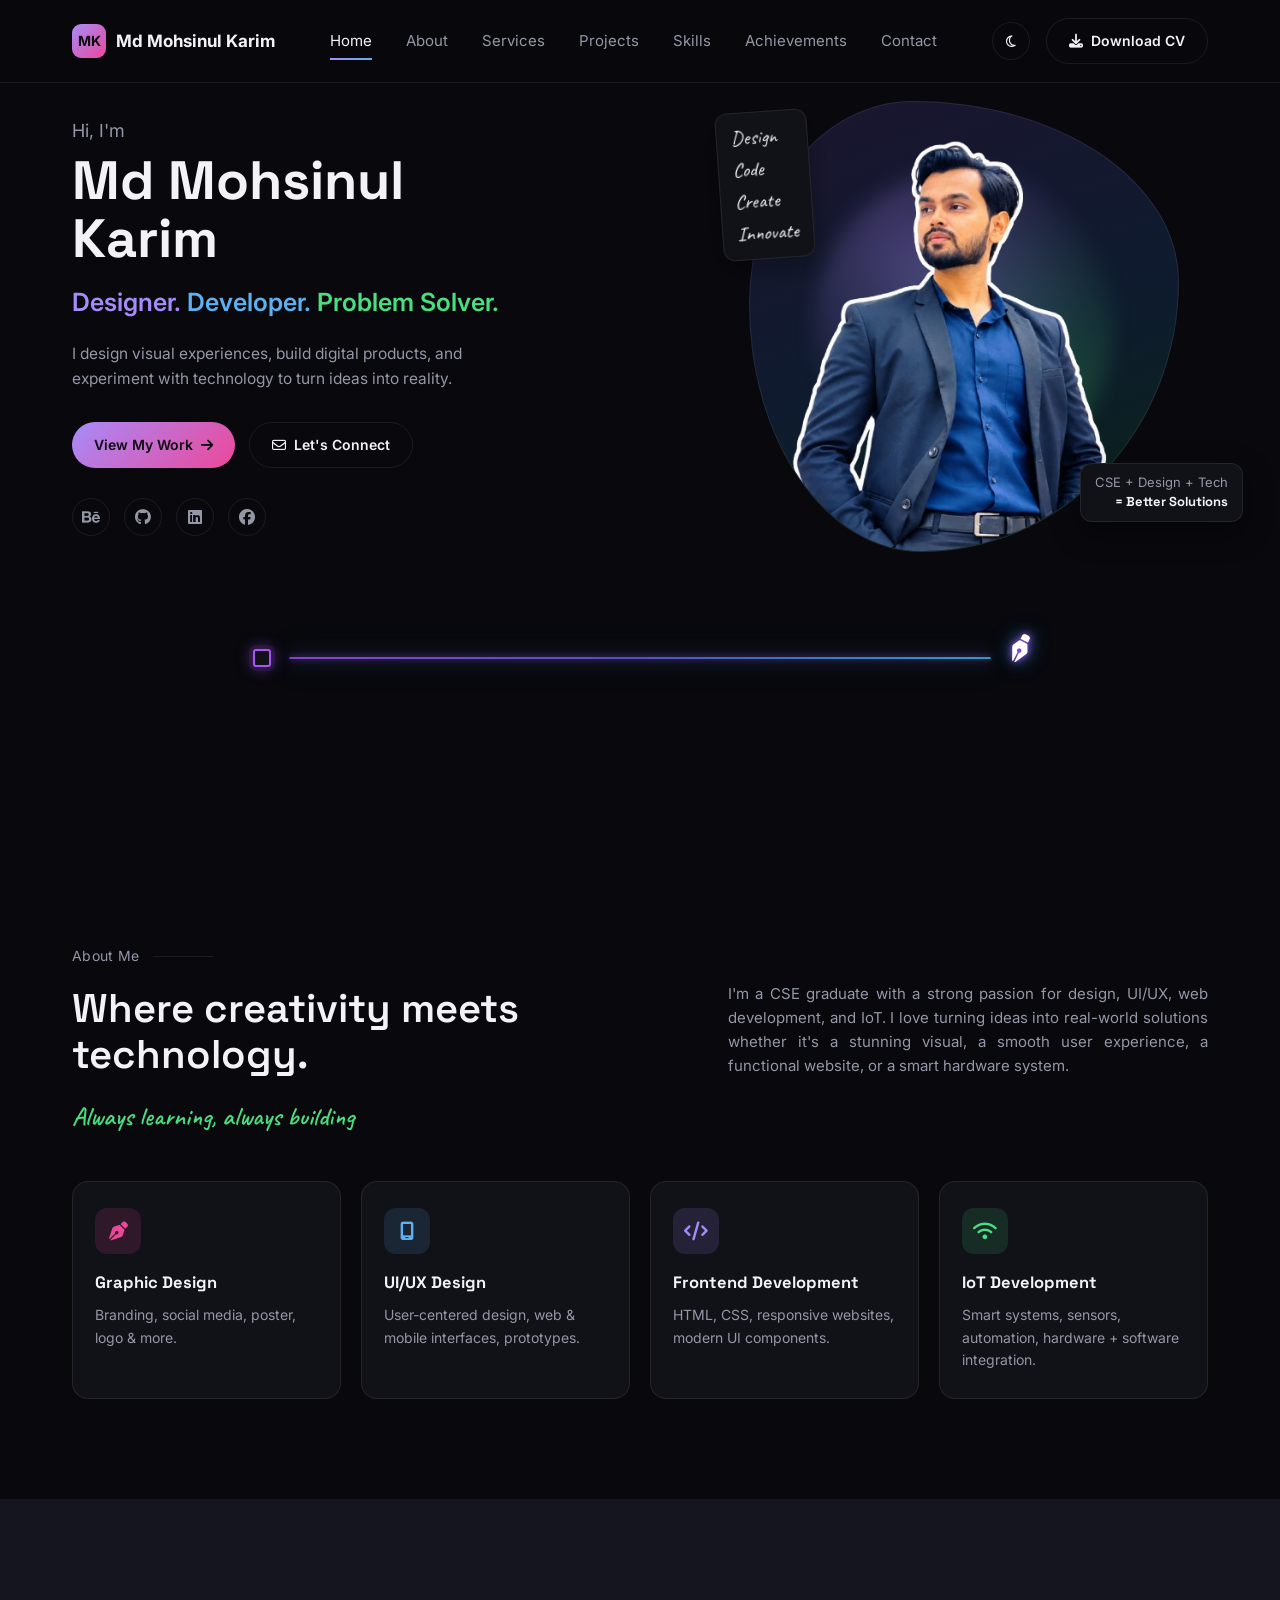
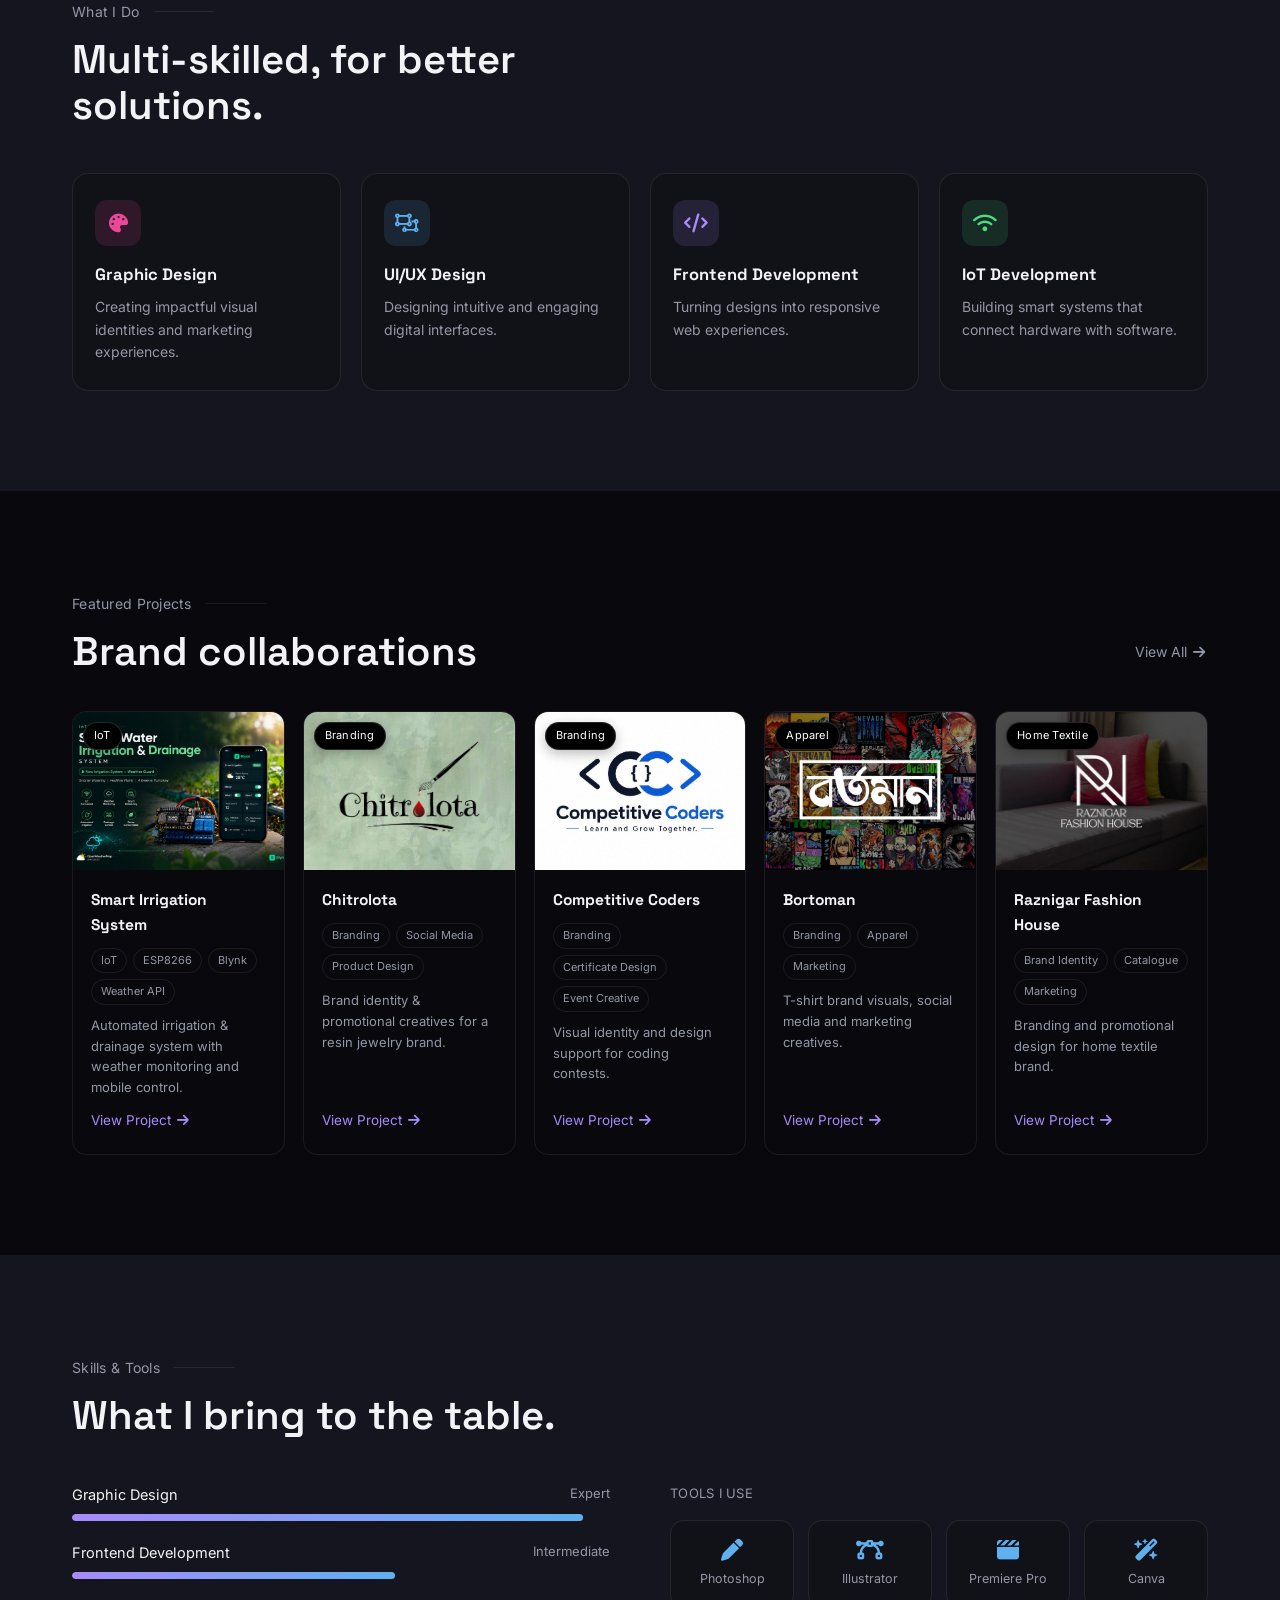
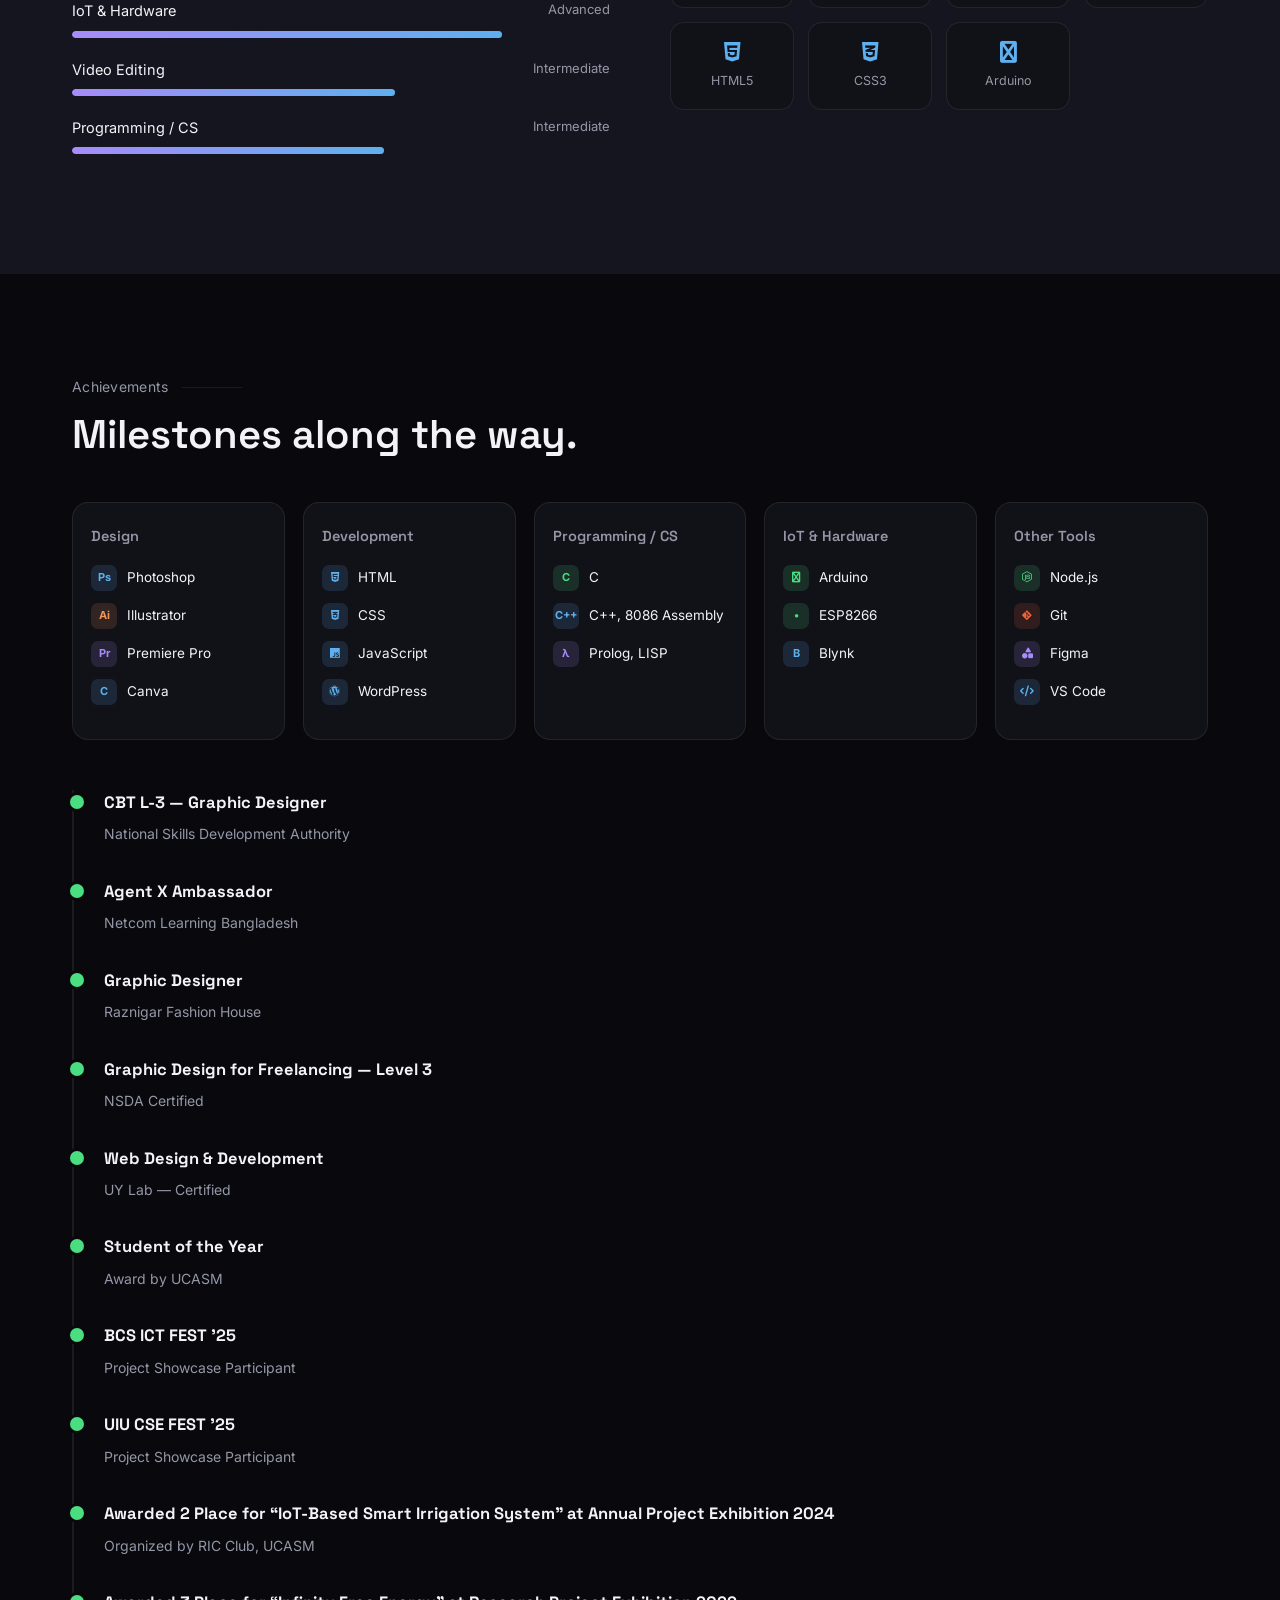
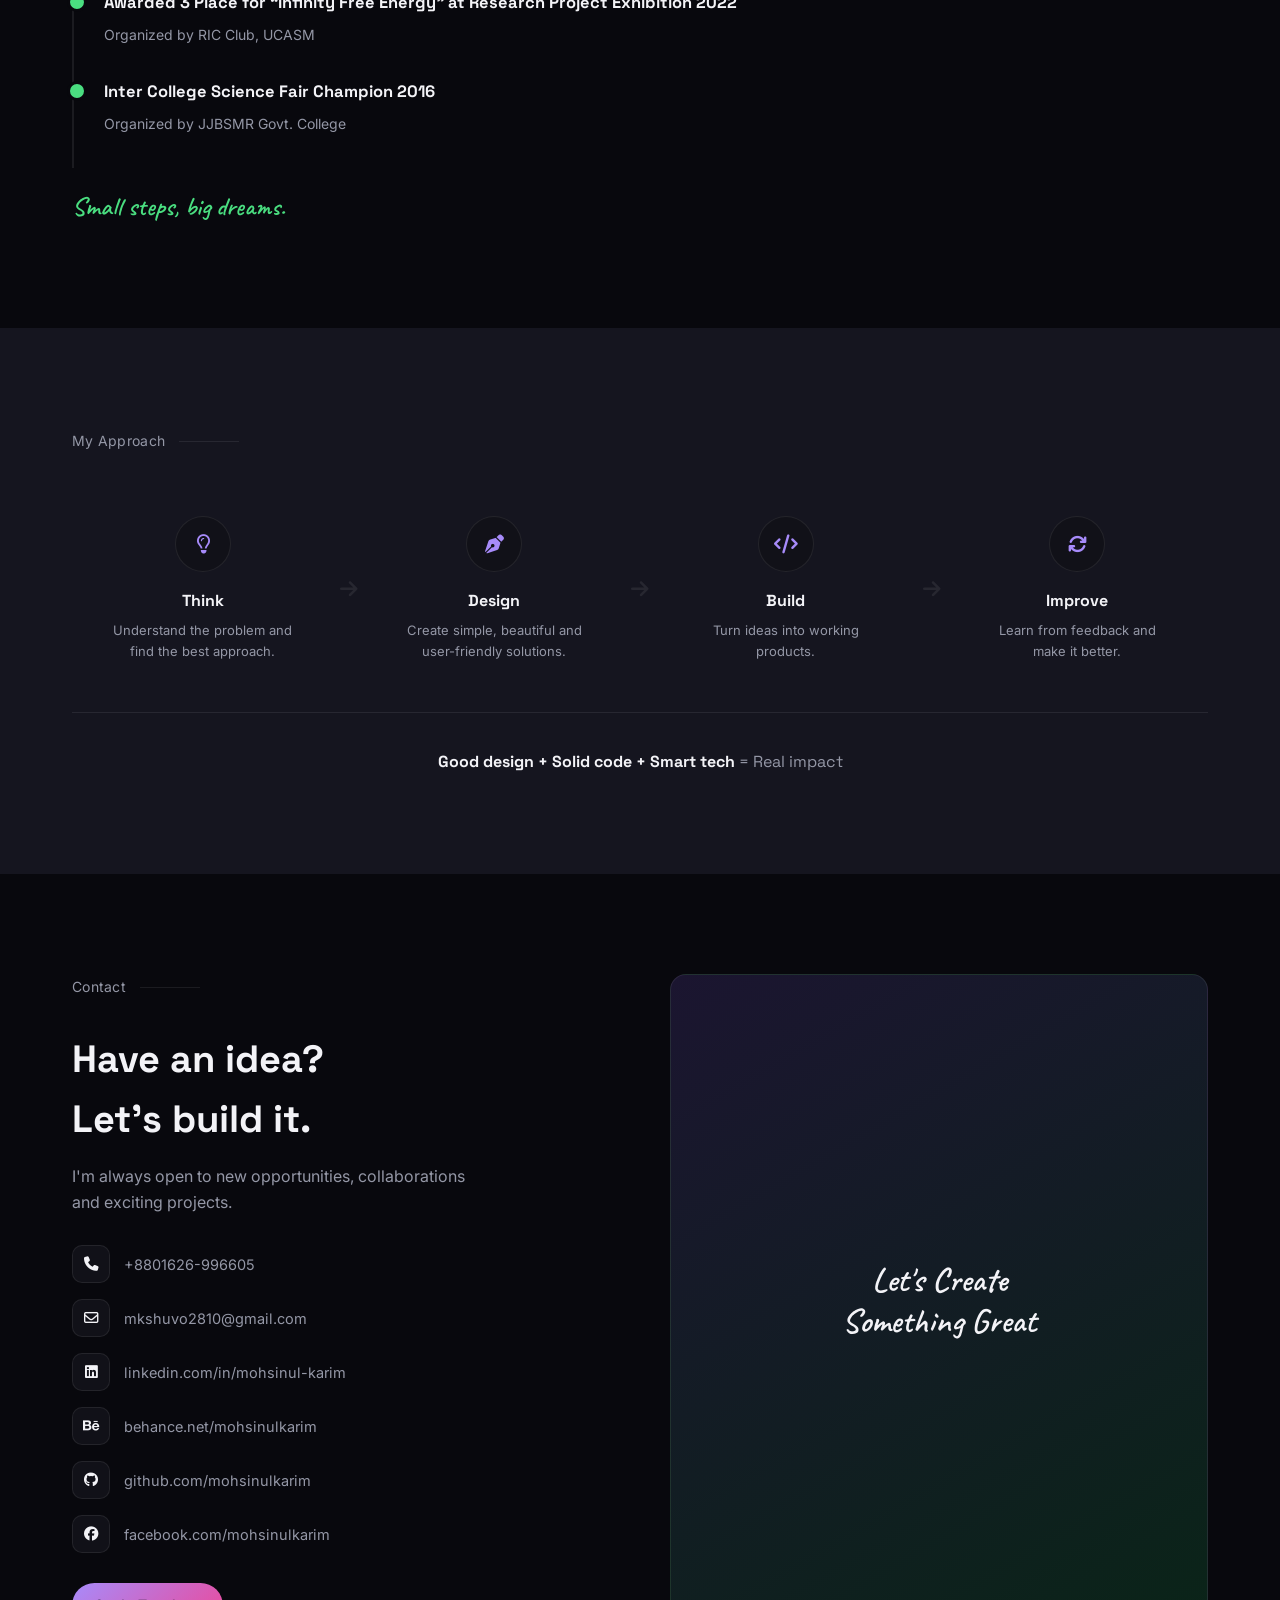
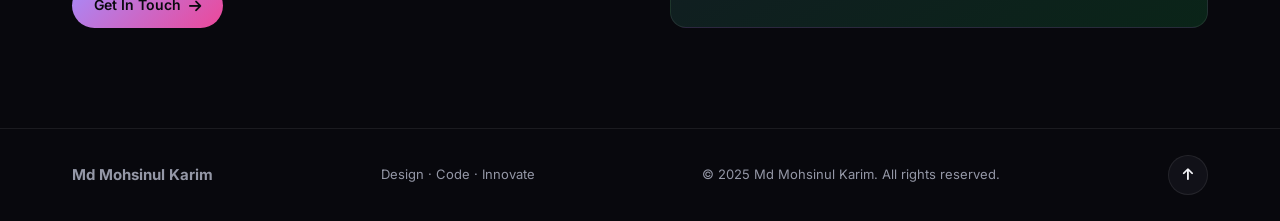
==== commit b814f9e3: "Updated CV PDF" ====
--- a/index.html
+++ b/index.html
@@ -60,7 +60,7 @@
     </ul>
     <div class="nav-actions">
       <button class="icon-btn" id="themeToggle" aria-label="Toggle theme"><i class="fa-regular fa-moon"></i></button>
-      <a href="CV.pdf" class="btn btn-outline" download><i class="fa-solid fa-download"></i> Download CV</a>
+      <a href="CV of Md Mohsinul Karim.pdf" class="btn btn-outline" download><i class="fa-solid fa-download"></i> Download CV</a>
       <button class="hamburger" id="openDrawer" aria-label="Open menu"><i class="fa-solid fa-bars"></i></button>
     </div>
   </nav>
--- a/style.css
+++ b/style.css
@@ -1855,7 +1855,7 @@
 
   stroke:url(#elasticGradient) !important;
 
-  stroke-width:4px !important;
+  stroke-width:2px !important;
 
   stroke-linecap:round !important;
   stroke-linejoin:round !important;
@@ -1941,23 +1941,19 @@
 
 .elastic-pen{
   position:absolute;
-
-  right:calc(8% - 8px);
-  top:calc(50% - 18px);
-
-  display:flex;
-
+  right:calc(8% - 15px);
+  top:calc(50% - 10px);
+
+  display:flex;
   align-items:center;
   justify-content:center;
 
   color:#ffffff;
-
   font-size:24px;
 
-  transform:rotate(-18deg);
+  transform:translateY(-50%) rotate(-18deg);
 
   z-index:10;
-
   pointer-events:none;
 
   background:none;
@@ -1995,7 +1991,8 @@
   }
 
   .elastic-pen{
-    right:calc(8% - 6px);
+    right:calc(8% - 20px);
+    top:calc(50% - 10px);
     font-size:21px;
   }
 
@@ -2014,7 +2011,8 @@
   }
 
   .elastic-pen{
-    right:calc(8% - 5px);
+    right:calc(8% - 20px);
+    top:calc(50% - 10px);
     font-size:20px;
   }
 
